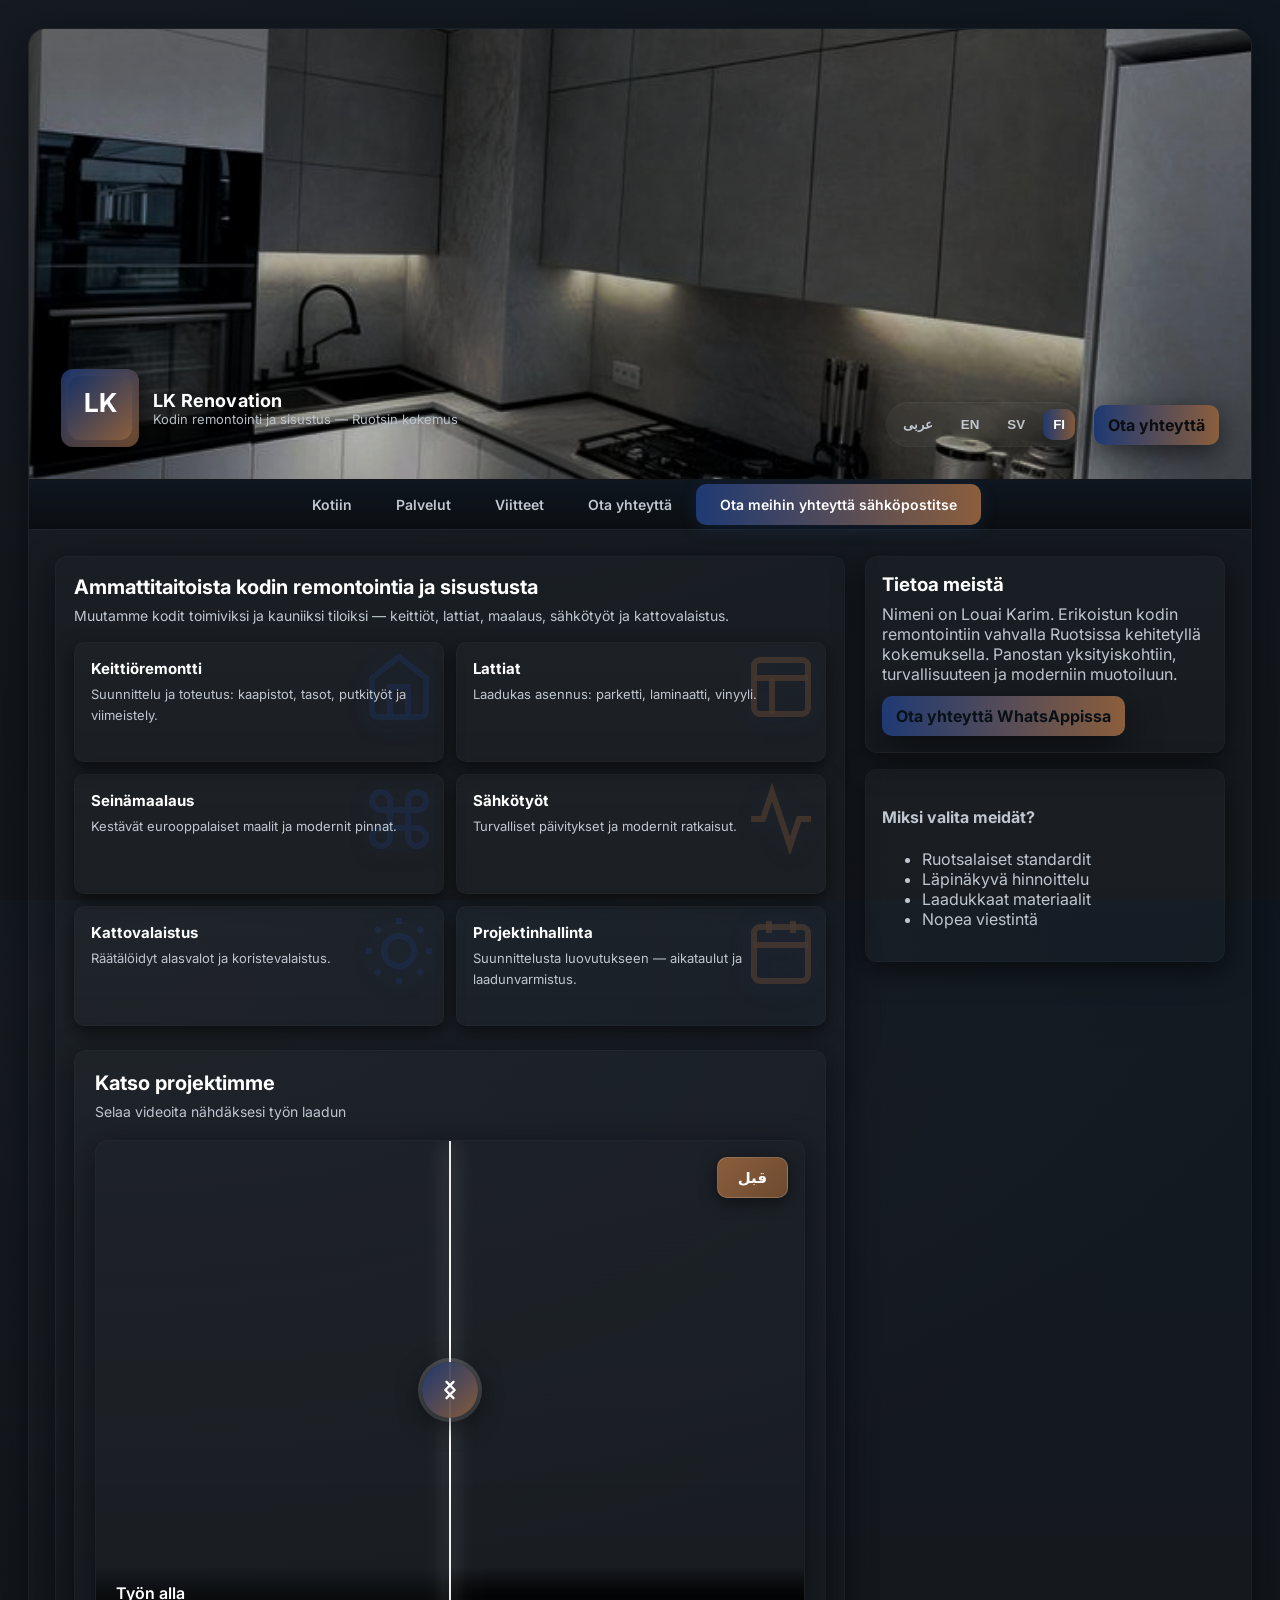
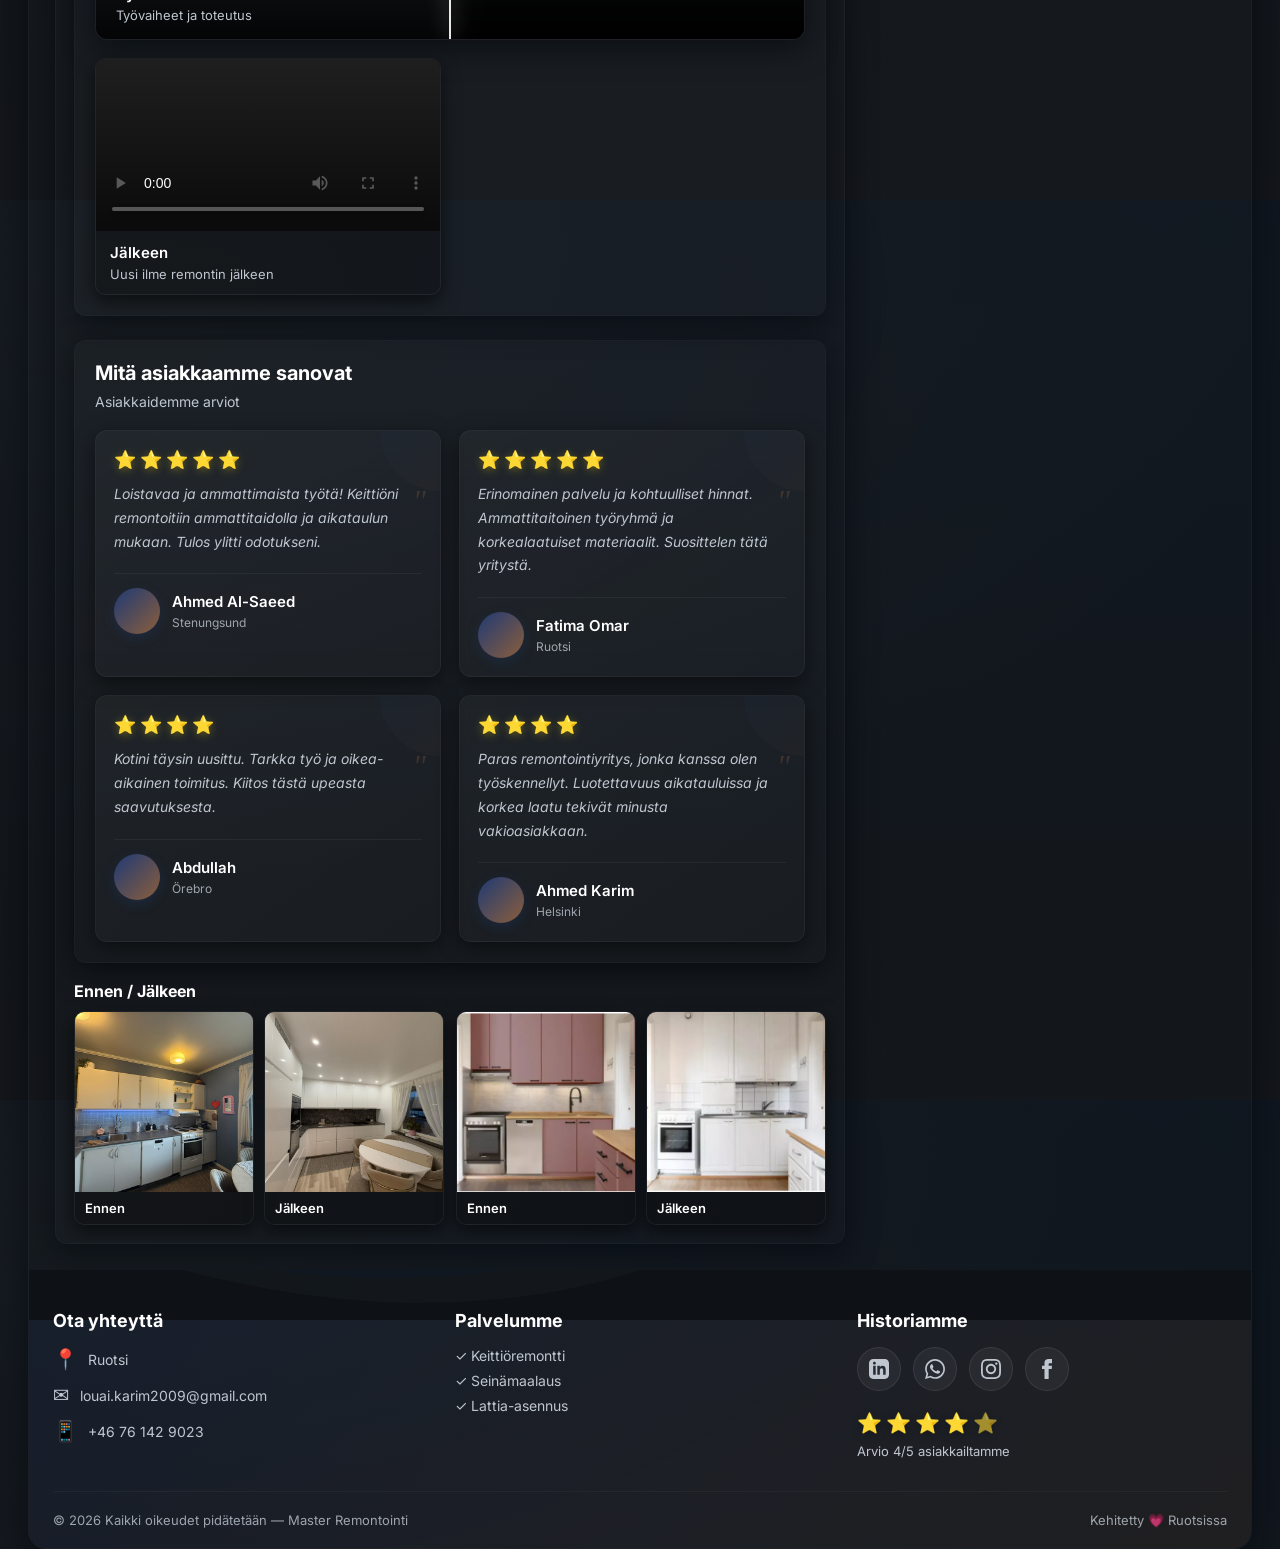
==== index.html @ eedaf8ff "t" ====
<!doctype html>
<html lang="ar">
<head>
  <meta charset="utf-8" />
  <meta name="viewport" content="width=device-width, initial-scale=1, maximum-scale=5, user-scalable=yes" />
  <meta name="format-detection" content="telephone=no" />
  <title>LK Renovation</title>
  <meta name="description" content="لؤي كريم - متخصص في الترميم والتصميم الداخلي في السويد | خدمات ترميم المطابخ، الأرضيات، الدهان، الكهرباء والإضاءة | Loai Karim - Renovation Expert in Sweden">
  
  <!-- Favicon -->
  <link rel="icon" type="image/svg+xml" href="favicon.svg">
  <link rel="icon" type="image/x-icon" href="favicon.ico">
  <link rel="apple-touch-icon" href="favicon.svg">
  
  <!-- SEO Meta Tags -->
  <meta name="keywords" content="لؤي كريم, Loai Karim, ترميم, تصميم داخلي, مطابخ, السويد, renovation, interior design, sweden, LK Renovation, remonttipalvelut">
  <meta name="author" content="Loai Karim">
  <meta name="robots" content="index, follow">
  <link rel="canonical" href="https://loaikarim.netlify.app">
  
  <!-- Open Graph / Facebook -->
  <meta property="og:type" content="website">
  <meta property="og:url" content="https://loaikarim.netlify.app">
  <meta property="og:title" content="LK Renovation">
  <meta property="og:description" content="لؤي كريم - متخصص في الترميم والتصميم الداخلي في السويد | Renovation Expert in Sweden">
  <meta property="og:locale" content="ar_SA">
  <meta property="og:locale:alternate" content="en_US">
  <meta property="og:locale:alternate" content="sv_SE">
  
  <!-- Twitter -->
  <meta name="twitter:card" content="summary_large_image">
  <meta name="twitter:url" content="https://loaikarim.netlify.app">
  <meta name="twitter:title" content="Loai Karim - LK Renovation">
  <meta name="twitter:description" content="متخصص في الترميم والتصميم الداخلي في السويد">

  <!-- Modern fonts: Cairo (Arabic) + Inter (Latin) -->
  <link href="https://fonts.googleapis.com/css2?family=Cairo:wght@400;600;700&family=Inter:wght@300;500;700&display=swap" rel="stylesheet">
  
  <!-- External CSS -->
  <link rel="stylesheet" href="assets/css/styles.css">
  
  <!-- Structured Data / Schema.org -->
  <script type="application/ld+json">
  {
    "@context": "https://schema.org",
    "@type": "Person",
    "name": "Loai Karim",
    "alternateName": "لؤي كريم",
    "url": "https://loaikarim.netlify.app",
    "jobTitle": "Renovation and Interior Design Specialist",
    "description": "Professional renovation and interior design services in Sweden",
    "email": "louai.karim2009@gmail.com",
    "telephone": "+46761429023",
    "address": {
      "@type": "PostalAddress",
      "addressCountry": "SE"
    },
    "knowsLanguage": ["Arabic", "English", "Swedish"],
    "hasOccupation": {
      "@type": "Occupation",
      "name": "Renovation Specialist",
      "occupationLocation": {
        "@type": "Country",
        "name": "Sweden"
      }
    }
  }
  </script>
  <script type="application/ld+json">
  {
    "@context": "https://schema.org",
    "@type": "LocalBusiness",
    "name": "LK Renovation",
    "founder": "Loai Karim",
    "email": "louai.karim2009@gmail.com",
    "telephone": "+46761429023",
    "address": {
      "@type": "PostalAddress",
      "addressCountry": "Sweden"
    },
    "aggregateRating": {
      "@type": "AggregateRating",
      "ratingValue": "5",
      "bestRating": "5",
      "worstRating": "1",
      "ratingCount": "4"
    },
    "priceRange": "$$",
    "url": "https://loaikarim.netlify.app"
  }
  </script>
</head>
<body>
  <div class="site" id="siteRoot" dir="rtl">
    <!-- HEADER with animated background image.
         Place the file at assets/images/lataus2.jpg -->
    <header>

      <div class="header-inner" role="banner">
        <div class="brand" aria-label="LK Brand">
          <div class="logo" aria-hidden="true">
            <!-- refined SVG logo -->
            <svg width="64" height="64" viewBox="0 0 64 64" xmlns="http://www.w3.org/2000/svg" role="img" aria-hidden="true">
              <defs>
                <linearGradient id="lg" x1="0" x2="1" y1="0" y2="1">
                  <stop offset="0" stop-color="#193264"/>
                  <stop offset="1" stop-color="#8b5e3c"/>
                </linearGradient>
              </defs>
              <rect rx="12" width="64" height="64" fill="url(#lg)"/>
              <text x="50%" y="57%" text-anchor="middle" font-size="26" font-weight="700" font-family="Inter, Arial" fill="#fff">LK</text>
            </svg>
          </div>

          <div>
            <h1 id="brandTitle">LK Renovation</h1>
            <p id="brandSubtitle">ترميم وتصميم داخلي — خبرة من السويد</p>
          </div>
        </div>

        <div class="header-actions">
          <nav class="lang-switch" aria-label="language switcher">
            <button class="lang-btn" data-lang="ar" id="btn-ar">عربى</button>
            <button class="lang-btn active" data-lang="en" id="btn-en">EN</button>
            <button class="lang-btn" data-lang="sv" id="btn-sv">SV</button>
            <button class="lang-btn" data-lang="fi" id="btn-fi">FI</button>
          </nav>

          <div class="contact-quick">
            <a href="#" class="contact-link btn-primary" id="contactBtn">اتصل الآن</a>
          </div>
        </div>
      </div>
    </header>

    <!-- Navigation Bar -->
    <nav class="main-nav" role="navigation">
      <ul class="nav-menu">
        <li><a href="#" class="nav-link" id="navHome">بيتنا</a></li>
        <li class="nav-dropdown">
          <a href="#services" class="nav-link" id="navServices">
            خدمات
            <svg width="12" height="12" viewBox="0 0 24 24" fill="none" stroke="currentColor" stroke-width="2">
              <polyline points="6 9 12 15 18 9"></polyline>
            </svg>
          </a>
          <ul class="dropdown-menu">
            <li><a href="#" class="dropdown-item" id="dropService3" data-service="kitchen">تجديد المطبخ</a></li>
            <li><a href="#" class="dropdown-item" id="dropService4" data-service="painting">خدمة الطلاء</a></li>
            <li><a href="#" class="dropdown-item" id="dropService5" data-service="wallpaper">ورق الجدران</a></li>
          </ul>
        </li>
        <li><a href="#gallery" class="nav-link" id="navGallery">مراجع</a></li>
        <li><a href="#testimonials" class="nav-link" id="navTestimonials">اتصل بنا</a></li>
        <li><a href="#contact" class="nav-link btn-nav-contact" id="navContact">راسلنا عبر البريد الإلكتروني</a></li>
      </ul>
    </nav>

    <!-- MAIN -->
    <main>
      <section>
        <div class="hero" role="region" aria-label="hero">
          <h2 id="heroTitle">ترميم وتصميم داخلي احترافي</h2>
          <p id="heroText">نحوّل المنازل إلى مساحات عملية وأنيقة — المطابخ، الأرضيات، الدهان، الكهرباء والإضاءة السقفية.</p>

          <div class="services" id="servicesList">
            <!-- injected by JS -->
          </div>

          <!-- Video Showcase Section -->
          <div class="video-showcase" id="videoShowcase">
            <h3 id="videoShowcaseTitle">شاهد مشاريعنا</h3>
            <p id="videoShowcaseDesc">تصفح الفيديوهات لرؤية جودة عملنا</p>
            
            <div class="video-grid">
              <!-- Video Comparison: Before/After with Slider -->
              <div class="video-comparison-container">
                <div class="video-comparison-slider" id="videoComparisonSlider">
                  <div class="comparison-item before-item">
                    <span class="ba-badge before">قبل</span>
                    <video class="comparison-video" id="beforeVideo" muted loop>
                      <source src="assets/videos/työnalla.mp4" type="video/mp4">
                      متصفحك لا يدعم عرض الفيديو
                    </video>
                    <div class="video-caption-overlay">
                      <h4 id="video1Title">Työn alla</h4>
                      <p id="video1Desc">Työvaiheet ja toteutus</p>
                    </div>
                  </div>
                  
                  <div class="comparison-item after-item" id="afterContainer">
                    <span class="ba-badge after">بعد</span>
                    <video class="comparison-video" id="afterVideo" muted loop>
                      <source src="assets/videos/jälkeen1.mp4" type="video/mp4">
                      متصفحك لا يدعم عرض الفيديو
                    </video>
                    <div class="video-caption-overlay">
                      <h4 id="video2Title">Jälkeen</h4>
                      <p id="video2Desc">Lopputulos ja viimeistely</p>
                    </div>
                  </div>
                  
                  <div class="comparison-slider-handle" id="sliderHandle">
                    <div class="slider-line"></div>
                    <div class="slider-button">
                      <svg width="24" height="24" viewBox="0 0 24 24" fill="none" xmlns="http://www.w3.org/2000/svg">
                        <path d="M15 19l-7-7 7-7" stroke="currentColor" stroke-width="2" stroke-linecap="round" stroke-linejoin="round"/>
                        <path d="M9 19l7-7-7-7" stroke="currentColor" stroke-width="2" stroke-linecap="round" stroke-linejoin="round"/>
                      </svg>
                    </div>
                  </div>
                </div>
              </div>

              <!-- Single Video -->
              <div class="video-item">
                <video class="project-video" controls preload="metadata">
                  <source src="assets/videos/uusi.mp4" type="video/mp4">
                  متصفحك لا يدعم عرض الفيديو
                </video>
                <div class="video-caption">
                  <h4 id="video3Title">Jälkeen</h4>
                  <p id="video3Desc">Uusi ilme remontin jälkeen</p>
                </div>
              </div>
            </div>
          </div>

          <!-- Testimonials Section -->
          <div class="testimonials-section" id="testimonials">
            <h3 id="testimonialsTitle">ماذا يقول زبائننا</h3>
            <p id="testimonialsDesc">آراء عملائنا الكرام</p>
            
            <div class="testimonials-grid">
              <div class="testimonial-card">
                <div class="testimonial-stars">
                  <span>⭐</span><span>⭐</span><span>⭐</span><span>⭐</span><span>⭐</span>
                </div>
                <p class="testimonial-text" id="testimonial1Text">عمل رائع ومميّز! تم ترميم مطبخي بشكل احترافي وبَقى الوقت المحدد. النتيجة فاقت توقعاتي.</p>
                <div class="testimonial-author">
                  <div class="author-avatar"></div>
                  <div>
                    <h4 id="testimonial1Name">أحمد السعيد</h4>
                    <p id="testimonial1Location">ستيرسنّقال</p>
                  </div>
                </div>
              </div>

              <div class="testimonial-card">
                <div class="testimonial-stars">
                  <span>⭐</span><span>⭐</span><span>⭐</span><span>⭐</span><span>⭐</span>
                </div>
                <p class="testimonial-text" id="testimonial2Text">الخدمة ممتازة والأسعار معقولة. فريق عمل محترف ومواد عالية الجودة. أنصح بهذه الشركة.</p>
                <div class="testimonial-author">
                  <div class="author-avatar"></div>
                  <div>
                    <h4 id="testimonial2Name">فاطمة عمر</h4>
                    <p id="testimonial2Location">السويد</p>
                  </div>
                </div>
              </div>

              <div class="testimonial-card">
                <div class="testimonial-stars">
                  <span>⭐</span><span>⭐</span><span>⭐</span><span>⭐</span></span>
                </div>
                <p class="testimonial-text" id="testimonial3Text">تم تجديد منزلي بالكامل. العمل دقيق والتسليم في الموعد. شكراً لكم على هذا الإنجاز الرائع.</p>
                <div class="testimonial-author">
                  <div class="author-avatar"></div>
                  <div>
                    <h4 id="testimonial3Name">عبد الله</h4>
                    <p id="testimonial3Location">اورستشوند</p>
                  </div>
                </div>
              </div>

              <div class="testimonial-card">
                <div class="testimonial-stars">
                  <span>⭐</span><span>⭐</span><span>⭐</span><span>⭐</span></span>
                </div>
                <p class="testimonial-text" id="testimonial4Text">أفضل شركة تَرميم تعاملت معها. الثقة في المواعيد والجودة العالية جعلتني عميل دائم.</p>
                <div class="testimonial-author">
                  <div class="author-avatar"></div>
                  <div>
                    <h4 id="testimonial4Name">أحمد كريم</h4>
                    <p id="testimonial4Location">هلسنكي</p>
                  </div>
                </div>
              </div>
            </div>
          </div>

          <div class="gallery" id="gallery">
            <h3 class="ba-title" id="galleryTitle">Ennen / Jälkeen</h3>
            <div class="ba-grid">
              <div class="ba-pair">
                <figure class="ba-item">
                  <img src="assets/images/projects/ennen1.jpeg" alt="Before 1" loading="lazy">
                  <figcaption class="figcaption-before">Ennen</figcaption>
                </figure>
                <figure class="ba-item">
                  <img src="assets/images/projects/jälkeen1.png" alt="After 1" loading="lazy">
                  <figcaption class="figcaption-after">Jälkeen</figcaption>
                </figure>
              </div>
              <div class="ba-pair">
                <figure class="ba-item">
                  <img src="assets/images/projects/ennen2.png" alt="Before 2" loading="lazy">
                  <figcaption class="figcaption-before">Ennen</figcaption>
                </figure>
                <figure class="ba-item">
                  <img src="assets/images/projects/jälkeen2.png" alt="After 2" loading="lazy">
                  <figcaption class="figcaption-after">Jälkeen</figcaption>
                </figure>
              </div>
            </div>
          </div>
        </div>
      </section>

      <aside>
        <div class="card">
          <h3 id="aboutTitle">عن LK Renovation</h3>
          <p id="aboutText">اسمي [اسمك]. أختص بترميم وتجديد المنازل مع خبرة طويلة طورتها في السويد — أركز على التفاصيل والجودة.</p>
          <div style="height:12px"></div>
          <a href="#" class="btn-primary" id="contactBtnSidebar">تواصل عبر واتساب</a>
        </div>

        <div class="card">
          <h4 id="whyTitle">لماذا تختارنا؟</h4>
          <ul id="whyList" style="margin-top:8px; color:var(--muted);"></ul>
        </div>
      </aside>
    </main>

    <footer>
      <div class="footer-content">
        <div class="footer-section">
          <h3 id="footerContactTitle">تواصل معنا</h3>
          <div class="footer-contact-item">
            <span>📍</span>
            <p id="footerLocation">السويد</p>
          </div>
          <div class="footer-contact-item">
            <span>✉️</span>
            <p id="footerEmail">louai.karim2009@gmail.com</p>
          </div>
          <div class="footer-contact-item">
            <span>📱</span>
            <p id="footerPhone">023 429 761 46+</p>
          </div>
        </div>

        <div class="footer-section">
          <h3 id="footerServicesTitle">خدماتنا</h3>
          <ul id="footerServicesList">
            <li>✓ ترميم المطابخ</li>
            <li>✓ دهان الجدران</li>
            <li>✓ تركيب الأرضيات</li>
          </ul>
        </div>

        <div class="footer-section">
          <h3 id="footerAboutTitle">تاريخنا</h3>
          <div class="footer-social">
            <a href="#" class="social-icon" aria-label="LinkedIn" title="LinkedIn">
              <svg width="20" height="20" fill="currentColor" viewBox="0 0 24 24"><path d="M19 0h-14c-2.761 0-5 2.239-5 5v14c0 2.761 2.239 5 5 5h14c2.762 0 5-2.239 5-5v-14c0-2.761-2.238-5-5-5zm-11 19h-3v-11h3v11zm-1.5-12.268c-.966 0-1.75-.79-1.75-1.764s.784-1.764 1.75-1.764 1.75.79 1.75 1.764-.783 1.764-1.75 1.764zm13.5 12.268h-3v-5.604c0-3.368-4-3.113-4 0v5.604h-3v-11h3v1.765c1.396-2.586 7-2.777 7 2.476v6.759z"/></svg>
            </a>
            <a href="https://wa.me/46761429023" class="social-icon" aria-label="WhatsApp" title="WhatsApp">
              <svg width="20" height="20" fill="currentColor" viewBox="0 0 24 24"><path d="M.057 24l1.687-6.163c-1.041-1.804-1.588-3.849-1.587-5.946.003-6.556 5.338-11.891 11.893-11.891 3.181.001 6.167 1.24 8.413 3.488 2.245 2.248 3.481 5.236 3.48 8.414-.003 6.557-5.338 11.892-11.893 11.892-1.99-.001-3.951-.5-5.688-1.448l-6.305 1.654zm6.597-3.807c1.676.995 3.276 1.591 5.392 1.592 5.448 0 9.886-4.434 9.889-9.885.002-5.462-4.415-9.89-9.881-9.892-5.452 0-9.887 4.434-9.889 9.884-.001 2.225.651 3.891 1.746 5.634l-.999 3.648 3.742-.981zm11.387-5.464c-.074-.124-.272-.198-.57-.347-.297-.149-1.758-.868-2.031-.967-.272-.099-.47-.149-.669.149-.198.297-.768.967-.941 1.165-.173.198-.347.223-.644.074-.297-.149-1.255-.462-2.39-1.475-.883-.788-1.48-1.761-1.653-2.059-.173-.297-.018-.458.13-.606.134-.133.297-.347.446-.521.151-.172.2-.296.3-.495.099-.198.05-.372-.025-.521-.075-.148-.669-1.611-.916-2.206-.242-.579-.487-.501-.669-.51l-.57-.01c-.198 0-.52.074-.792.372s-1.04 1.016-1.04 2.479 1.065 2.876 1.213 3.074c.149.198 2.095 3.2 5.076 4.487.709.306 1.263.489 1.694.626.712.226 1.36.194 1.872.118.571-.085 1.758-.719 2.006-1.413.248-.695.248-1.29.173-1.414z"/></svg>
            </a>
            <a href="https://www.instagram.com/lkrenovering?igsh=MTJzdWpjbm10dWI2cw%3D%3D&utm_source=qr" class="social-icon" aria-label="Instagram" title="Instagram" target="_blank" rel="noopener noreferrer">
              <svg width="20" height="20" fill="currentColor" viewBox="0 0 24 24"><path d="M12 2.163c3.204 0 3.584.012 4.85.07 3.252.148 4.771 1.691 4.919 4.919.058 1.265.069 1.645.069 4.849 0 3.205-.012 3.584-.069 4.849-.149 3.225-1.664 4.771-4.919 4.919-1.266.058-1.644.07-4.85.07-3.204 0-3.584-.012-4.849-.07-3.26-.149-4.771-1.699-4.919-4.92-.058-1.265-.07-1.644-.07-4.849 0-3.204.013-3.583.07-4.849.149-3.227 1.664-4.771 4.919-4.919 1.266-.057 1.645-.069 4.849-.069zm0-2.163c-3.259 0-3.667.014-4.947.072-4.358.2-6.78 2.618-6.98 6.98-.059 1.281-.073 1.689-.073 4.948 0 3.259.014 3.668.072 4.948.2 4.358 2.618 6.78 6.98 6.98 1.281.058 1.689.072 4.948.072 3.259 0 3.668-.014 4.948-.072 4.354-.2 6.782-2.618 6.979-6.98.059-1.28.073-1.689.073-4.948 0-3.259-.014-3.667-.072-4.947-.196-4.354-2.617-6.78-6.979-6.98-1.281-.059-1.69-.073-4.949-.073zm0 5.838c-3.403 0-6.162 2.759-6.162 6.162s2.759 6.163 6.162 6.163 6.162-2.759 6.162-6.163c0-3.403-2.759-6.162-6.162-6.162zm0 10.162c-2.209 0-4-1.79-4-4 0-2.209 1.791-4 4-4s4 1.791 4 4c0 2.21-1.791 4-4 4zm6.406-11.845c-.796 0-1.441.645-1.441 1.44s.645 1.44 1.441 1.44c.795 0 1.439-.645 1.439-1.44s-.644-1.44-1.439-1.44z"/></svg>
            </a>
            <a href="#" class="social-icon" aria-label="Facebook" title="Facebook">
              <svg width="20" height="20" fill="currentColor" viewBox="0 0 24 24"><path d="M9 8h-3v4h3v12h5v-12h3.642l.358-4h-4v-1.667c0-.955.192-1.333 1.115-1.333h2.885v-5h-3.808c-3.596 0-5.192 1.583-5.192 4.615v3.385z"/></svg>
            </a>
          </div>
          
          <div class="footer-rating">
            <div class="stars">
              <span class="star">⭐</span>
              <span class="star">⭐</span>
              <span class="star">⭐</span>
              <span class="star">⭐</span>
              <span class="star half">⭐</span>
            </div>
            <p id="footerRating">تقييم 4/5 من عملائنا</p>
          </div>
        </div>
      </div>

      <div class="footer-bottom">
        <p id="footerCopyright">© <span id="year"></span> حقوق محفوظة </p>
        <p id="footerDeveloped">تم التطوير 💗 في السويد</p>
      </div>
    </footer>
  </div>

  <!-- Service Detail Modal -->
  <div class="service-modal" id="serviceModal">
    <div class="modal-overlay" id="modalOverlay"></div>
    <div class="modal-content">
      <button class="modal-close" id="modalClose">
        <svg width="24" height="24" viewBox="0 0 24 24" fill="none" stroke="currentColor" stroke-width="2">
          <line x1="18" y1="6" x2="6" y2="18"></line>
          <line x1="6" y1="6" x2="18" y2="18"></line>
        </svg>
      </button>
      
      <div class="modal-body">
        <div class="modal-image">
          <img id="modalServiceImage" src="" alt="Service Image">
        </div>
        <div class="modal-text">
          <h2 id="modalServiceTitle">تجديد المطبخ</h2>
          <div class="modal-separator"></div>
          <p id="modalServiceDescription">
            لتجديد مطبخك بنجاح في أوسترسوند، من الضروري الاستعانة بخبراء متخصصين في هذا المجال...
          </p>
          <div class="modal-features" id="modalServiceFeatures">
            <!-- Features will be injected by JS -->
          </div>
          <button class="btn-modal-contact" id="modalContactBtn">اتصل بنا الآن</button>
        </div>
      </div>
    </div>
  </div>

  <!-- External JavaScript -->
  <script src="assets/js/main.js"></script>
  <script src="assets/js/video-controller.js"></script>
  <script src="assets/js/comparison-slider.js"></script>
</body>
</html>
---- assets/css/styles.css ----
/* ==========================
   Palette (dark-muted + warm)
   ========================== */
:root{
  --bg-0: #0b0d10;        /* near black */
  --bg-1: #0f1720;        /* deep navy */
  --bg-2: #14171b;        /* charcoal */
  --muted: #bfc6cf;       /* light grey text */
  --accent-navy: #1f3a74; /* deep blue accent */
  --accent-warm: #8b5e3c; /* warm woody */
  --glass: rgba(255,255,255,0.04);
  --card: rgba(255,255,255,0.03);
  --radius: 14px;
  --container-max:1200px;
  --transition: 260ms ease;
}

/* Reset + base */
*{box-sizing:border-box}
html,body{height:100%}
body{
  margin:0;
  font-family:Inter, system-ui, -apple-system, "Segoe UI", Roboto, Arial;
  background: radial-gradient(1200px 600px at 10% 10%, rgba(139,94,60,0.06), transparent),
              linear-gradient(180deg,var(--bg-1), var(--bg-2));
  color:var(--muted);
  -webkit-font-smoothing:antialiased;
  -moz-osx-font-smoothing:grayscale;
  padding:28px;
  display:flex;
  justify-content:center;
  align-items:flex-start;
}

/* Mobile adjustments for body padding */
@media (max-width: 768px) {
  body {
    padding: 8px;
  }
}

@media (max-width: 480px) {
  body {
    padding: 4px;
  }
}

/* wrapper */
.site{
  width:100%;
  max-width:var(--container-max);
  border-radius:18px;
  overflow:hidden;
  background: linear-gradient(180deg, rgba(255,255,255,0.02), rgba(0,0,0,0.02));
  box-shadow: 0 10px 40px rgba(2,6,12,0.6);
  border: 1px solid rgba(255,255,255,0.03);
  margin: 0 auto;
}

/* Prevent horizontal scroll */
.site, header, main, footer, .hero, .card {
  max-width: 100%;
  overflow-x: hidden;
}

img, video {
  max-width: 100%;
  height: auto;
}

/* Header with video background */
header{
  position:relative;
  height:450px;
  overflow:hidden;
  display:flex;
  align-items:flex-end;
  padding:32px;
}
/* video background (cover) */
header video.bg{
  display:none; /* replaced by animated image background */
}

/* Animated background image layer */
header::after{
  content:"";
  position:absolute;
  inset:0;
  z-index:0;
  background-image:url('../images/projects/lataus2.jpg');
  background-size:cover;
  background-position:center;
  filter:saturate(0.98) contrast(1.02) brightness(0.78);
  transform:scale(1.06);
  animation: headerPanZoom 22s ease-in-out infinite alternate;
}

@keyframes headerPanZoom{
  0%{ transform: scale(1.06) translateY(0); background-position: 50% 50% }
  50%{ transform: scale(1.1) translateY(-6px); background-position: 48% 46% }
  100%{ transform: scale(1.13) translateY(-10px); background-position: 52% 54% }
}

/* animated subtle overlay (wave) */
header::before{
  content:"";
  position:absolute;
  inset:0;
  background:
    radial-gradient(800px 300px at 15% 25%, rgba(31,58,116,0.12), transparent),
    linear-gradient(180deg, rgba(0,0,0,0.18), rgba(0,0,0,0.45));
  pointer-events:none;
  mix-blend-mode:overlay;
  z-index:1;
  animation: slowShift 18s ease-in-out infinite;
}
@keyframes slowShift{
  0%{ transform:translateY(0) scale(1) }
  50%{ transform:translateY(-6px) scale(1.02) }
  100%{ transform:translateY(0) scale(1) }
}

/* header content */
.header-inner{
  position:relative;
  z-index:2;
  width:100%;
  max-width: 100%;
  display:flex;
  justify-content:space-between;
  gap:18px;
  align-items:end;
  flex-wrap: wrap;
}

.brand{
  display:flex;
  gap:14px;
  align-items:center;
  color:var(--muted);
  flex: 1 1 auto;
  min-width: 0;
}

.brand h1, .brand p {
  word-break: break-word;
  overflow-wrap: break-word;
}

/* updated LK logo: modern, outlined + warm accent */
.logo{
  width:78px;
  height:78px;
  border-radius:12px;
  background: linear-gradient(135deg, rgba(31,58,116,0.95), rgba(139,94,60,0.9));
  display:grid;
  place-items:center;
  box-shadow: 0 6px 22px rgba(0,0,0,0.6), inset 0 -6px 18px rgba(0,0,0,0.2);
  color:white;
  flex:0 0 78px;
}
.logo svg text{ font-family: 'Inter', sans-serif; font-weight:700; fill: white; }

.brand h1{ margin:0; font-size:18px; color:#fff; letter-spacing:0.2px; font-weight:700 }
.brand p{ margin:0; color:var(--muted); font-size:13px; opacity:0.95 }

/* header CTA / lang */
.header-actions{
  display:flex;
  gap:12px;
  align-items:center;
  flex-wrap: wrap;
  flex: 0 1 auto;
}
.lang-switch{
  display:flex;
  gap:8px;
  background:var(--glass);
  padding:6px;
  border-radius:999px;
  border:1px solid rgba(255,255,255,0.03);
  flex-wrap: nowrap;
}
.lang-btn{
  border:0;
  background:transparent;
  color:var(--muted);
  padding:8px 10px;
  border-radius:10px;
  cursor:pointer;
  font-weight:600;
  transition:var(--transition);
  backdrop-filter: blur(6px);
  white-space: nowrap;
  flex-shrink: 0;
}
.lang-btn.active{
  background: linear-gradient(90deg, rgba(31,58,116,0.95), rgba(139,94,60,0.9));
  color:white;
  box-shadow: 0 8px 28px rgba(15,20,30,0.6);
}
.contact-quick{
  display:flex;
  gap:10px;
  align-items:center;
  flex: 1 1 auto;
}
.contact-quick a{
  display:inline-block;
  padding:10px 14px;
  border-radius:10px;
  text-decoration:none;
  font-weight:700;
  color:var(--bg-0);
  background: linear-gradient(90deg, var(--accent-navy), var(--accent-warm));
  box-shadow: 0 8px 28px rgba(0,0,0,0.6);
  white-space: nowrap;
  text-align: center;
  width: 100%;
}

/* main layout */
main{
  padding:26px;
  display:grid;
  grid-template-columns: 1fr 360px;
  gap:20px;
}

/* Navigation Bar */
.main-nav {
  background: linear-gradient(180deg, rgba(15,23,32,0.98), rgba(11,13,16,0.95));
  border-bottom: 1px solid rgba(255,255,255,0.06);
  border-top: 1px solid rgba(255,255,255,0.03);
  padding: 0 26px;
  position: sticky;
  top: 0;
  z-index: 100;
  backdrop-filter: blur(10px);
}

.nav-menu {
  list-style: none;
  margin: 0;
  padding: 0;
  display: flex;
  justify-content: center;
  align-items: center;
  gap: 4px;
  max-width: var(--container-max);
  margin: 0 auto;
}

.nav-menu li {
  margin: 0;
}

.nav-link {
  display: block;
  padding: 16px 20px;
  color: var(--muted);
  text-decoration: none;
  font-size: 14px;
  font-weight: 600;
  transition: all 0.3s ease;
  border-radius: 8px;
  position: relative;
}

.nav-link:hover {
  color: #fff;
  background: rgba(255,255,255,0.05);
}

.nav-link::after {
  content: '';
  position: absolute;
  bottom: 8px;
  left: 20px;
  right: 20px;
  height: 2px;
  background: linear-gradient(90deg, var(--accent-navy), var(--accent-warm));
  transform: scaleX(0);
  transition: transform 0.3s ease;
}

.nav-link:hover::after {
  transform: scaleX(1);
}

.btn-nav-contact {
  background: linear-gradient(90deg, var(--accent-navy), var(--accent-warm));
  color: #fff;
  padding: 12px 24px;
  border-radius: 10px;
  margin-right: 8px;
  box-shadow: 0 4px 16px rgba(31,58,116,0.3);
}

.btn-nav-contact:hover {
  transform: translateY(-2px);
  box-shadow: 0 6px 20px rgba(31,58,116,0.5);
}

.btn-nav-contact::after {
  display: none;
}

/* Dropdown Menu */
.nav-dropdown {
  position: relative;
}

.nav-dropdown .nav-link {
  display: flex;
  align-items: center;
  gap: 6px;
}

.nav-dropdown .nav-link svg {
  transition: transform 0.3s ease;
}

.nav-dropdown:hover .nav-link svg {
  transform: rotate(180deg);
}

.dropdown-menu {
  position: absolute;
  top: 100%;
  right: 0;
  background: linear-gradient(180deg, rgba(15,23,32,0.98), rgba(11,13,16,0.98));
  border: 1px solid rgba(255,255,255,0.1);
  border-radius: 12px;
  box-shadow: 0 8px 32px rgba(0,0,0,0.6);
  backdrop-filter: blur(20px);
  min-width: 220px;
  padding: 8px;
  margin: 0;
  list-style: none;
  opacity: 0;
  visibility: hidden;
  transform: translateY(-10px);
  transition: all 0.3s ease;
  z-index: 1000;
}

.nav-dropdown:hover .dropdown-menu {
  opacity: 1;
  visibility: visible;
  transform: translateY(0);
}

.dropdown-item {
  display: block;
  padding: 12px 16px;
  color: var(--muted);
  text-decoration: none;
  font-size: 14px;
  font-weight: 500;
  border-radius: 8px;
  transition: all 0.2s ease;
  white-space: nowrap;
}

.dropdown-item:hover {
  background: rgba(255,255,255,0.08);
  color: #fff;
  transform: translateX(-4px);
  padding-right: 20px;
}

.dropdown-item::before {
  content: '◆';
  margin-left: 8px;
  font-size: 10px;
  opacity: 0;
  transition: opacity 0.2s ease;
}

.dropdown-item:hover::before {
  opacity: 1;
}

/* RTL Support for Dropdown */
[dir="rtl"] .dropdown-menu {
  right: auto;
  left: 0;
}

[dir="rtl"] .dropdown-item:hover {
  transform: translateX(4px);
  padding-left: 20px;
  padding-right: 16px;
}

[dir="rtl"] .dropdown-item::before {
  margin-left: 0;
  margin-right: 8px;
}

/* Responsive Navigation */
@media (max-width: 1000px) {
  .main-nav {
    padding: 0 12px;
  }
  
  .nav-menu {
    flex-wrap: wrap;
    gap: 6px;
    justify-content: center;
  }
  
  .nav-menu li {
    flex: 1 1 auto;
  }
  
  .nav-link {
    padding: 10px 14px;
    font-size: 12px;
    white-space: nowrap;
  }
  
  .btn-nav-contact {
    padding: 10px 16px;
    font-size: 12px;
  }
}

@media (max-width: 768px) {
  .main-nav {
    padding: 8px;
    position: relative;
  }
  
  .nav-menu {
    display: grid;
    grid-template-columns: repeat(2, 1fr);
    gap: 8px;
    padding: 0;
    max-width: 100%;
  }
  
  .nav-menu li {
    width: 100%;
  }
  
  .nav-link {
    padding: 12px 10px;
    font-size: 12px;
    white-space: normal;
    text-align: center;
    display: block;
    width: 100%;
  }
  
  .btn-nav-contact {
    grid-column: 1 / -1;
    width: 100%;
    text-align: center;
  }
  
  .nav-link svg {
    display: inline-block;
    vertical-align: middle;
  }
  
  .dropdown-menu {
    position: relative;
    width: 100%;
    margin-top: 4px;
  }
}

@media (max-width:1000px){
  header{height:350px}
  main{grid-template-columns:1fr; padding:18px}
}

/* hero card / left */
.hero{
  background: linear-gradient(180deg, rgba(255,255,255,0.015), rgba(255,255,255,0.01));
  border-radius:12px;
  padding:18px;
  box-shadow: 0 8px 30px rgba(2,6,12,0.6);
  border:1px solid rgba(255,255,255,0.02);
}
.hero h2{ margin:0 0 8px 0; color:#fff; font-size:20px; font-weight:700 }
.hero p{ margin:0; color:var(--muted); font-size:14px }

.services{
  margin-top:18px;
  display:grid;
  grid-template-columns:repeat(2,1fr);
  gap:12px;
}
.service-card{
  background: linear-gradient(180deg, rgba(255,255,255,0.02), rgba(255,255,255,0.01));
  padding:16px;
  border-radius:10px;
  border:1px solid rgba(255,255,255,0.02);
  box-shadow: 0 6px 18px rgba(0,0,0,0.6);
  position: relative;
  overflow: hidden;
  transition: all 0.3s ease;
  min-height: 120px;
}

.service-card:hover {
  transform: translateY(-4px);
  box-shadow: 0 12px 28px rgba(31,58,116,0.5);
  border-color: rgba(139,94,60,0.3);
}

.service-card-content {
  position: relative;
  z-index: 2;
}

.service-card h4{ 
  margin:0 0 6px 0; 
  color:#fff; 
  font-size:15px;
  display: flex;
  align-items: center;
  gap: 10px;
}

.service-card p{ 
  margin:0; 
  color:var(--muted); 
  font-size:13px;
  padding-left: 0;
  line-height: 1.6;
}

.service-icon {
  width: 72px;
  height: 72px;
  position: absolute;
  top: 8px;
  right: 8px;
  opacity: 0.4;
  pointer-events: none;
  animation: floatIcon 6s ease-in-out infinite;
}

.service-icon svg {
  width: 100%;
  height: 100%;
  filter: drop-shadow(0 4px 12px rgba(31,58,116,0.6));
}

.service-card:hover .service-icon {
  opacity: 0.6;
  animation: floatIconHover 2s ease-in-out infinite;
}

@keyframes floatIcon {
  0%, 100% { 
    transform: translate(0, 0) rotate(0deg) scale(1);
  }
  25% { 
    transform: translate(-5px, -8px) rotate(-5deg) scale(1.05);
  }
  50% { 
    transform: translate(-8px, -5px) rotate(5deg) scale(1.08);
  }
  75% { 
    transform: translate(-3px, -10px) rotate(-3deg) scale(1.03);
  }
}

@keyframes floatIconHover {
  0%, 100% { 
    transform: translate(0, 0) rotate(0deg) scale(1.1);
  }
  50% { 
    transform: translate(-10px, -10px) rotate(10deg) scale(1.2);
  }
}

.service-card-emoji {
  display: inline-flex;
  font-size: 18px;
  animation: bounce 2s ease-in-out infinite;
}

@keyframes bounce {
  0%, 100% { transform: translateY(0) scale(1); }
  50% { transform: translateY(-4px) scale(1.1); }
}

/* gallery with subtle sheen */
.gallery{ margin-top:18px; }
@media (max-width:640px){ .services{grid-template-columns:1fr} }

/* Before/After grid */
.ba-title{ margin:6px 0 10px 0; color:#fff; font-size:16px; font-weight:700 }
.ba-grid{ display:grid; grid-template-columns:repeat(2,1fr); gap:12px }
@media (max-width:800px){ .ba-grid{ grid-template-columns:1fr; } }
.ba-pair{ display:grid; grid-template-columns:1fr 1fr; gap:10px }
@media (max-width:540px){ .ba-pair{ grid-template-columns:1fr; } }
.ba-item{ margin:0; background:linear-gradient(180deg, rgba(255,255,255,0.02), rgba(255,255,255,0.01)); border:1px solid rgba(255,255,255,0.02); border-radius:10px; overflow:hidden; box-shadow: 0 6px 18px rgba(0,0,0,0.6) }
.ba-item img{ 
  display:block; 
  width:100%; 
  height:auto; 
  object-fit:cover; 
  background:#000;
  max-width: 100%;
  min-height: 180px;
  aspect-ratio: 4/3;
}
.ba-item figcaption{ padding:8px 10px; background:rgba(0,0,0,0.35); color:#fff; font-weight:600; font-size:13px; word-break: break-word; }

/* sidebar cards */
aside .card{
  background: linear-gradient(180deg, rgba(255,255,255,0.02), rgba(255,255,255,0.01));
  padding:16px; border-radius:12px; border:1px solid rgba(255,255,255,0.02); box-shadow: 0 8px 30px rgba(0,0,0,0.6);
  margin-bottom:16px;
}
.card h3{ margin:0 0 8px 0; color:#fff }
.card p{ margin:0; color:var(--muted) }

.btn-primary{
  display:inline-block; padding:10px 14px; border-radius:10px; background: linear-gradient(90deg, var(--accent-navy), var(--accent-warm)); color: #081018; font-weight:700; text-decoration:none;
  box-shadow: 0 10px 34px rgba(0,0,0,0.6);
}

/* Footer */
footer {
  padding: 40px 24px 20px 24px;
  position: relative;
  overflow: hidden;
  color: var(--muted);
}

/* Animated Wavy Background */
footer::before {
  content: '';
  position: absolute;
  inset: 0;
  z-index: 0;
  background: 
    linear-gradient(135deg, 
      rgba(31, 58, 116, 0.15) 0%,
      rgba(139, 94, 60, 0.12) 25%,
      rgba(31, 58, 116, 0.18) 50%,
      rgba(139, 94, 60, 0.15) 75%,
      rgba(31, 58, 116, 0.12) 100%
    );
  background-size: 400% 400%;
  animation: gradientShift 15s ease-in-out infinite;
}

/* SVG Wave Pattern Overlay */
footer::after {
  content: '';
  position: absolute;
  top: -100px;
  left: 0;
  right: 0;
  height: 150px;
  z-index: 1;
  background-image: url("data:image/svg+xml,%3Csvg xmlns='http://www.w3.org/2000/svg' viewBox='0 0 1200 120' preserveAspectRatio='none'%3E%3Cpath d='M0,0 C150,80 350,80 600,40 C850,0 1050,0 1200,40 L1200,120 L0,120 Z' fill='%230f1720' opacity='0.9'/%3E%3Cpath d='M0,20 C200,100 400,100 600,60 C800,20 1000,20 1200,60 L1200,120 L0,120 Z' fill='%2314171b' opacity='0.7'/%3E%3Cpath d='M0,40 C250,120 450,120 600,80 C750,40 950,40 1200,80 L1200,120 L0,120 Z' fill='%230b0d10' opacity='0.5'/%3E%3C/svg%3E");
  background-size: 100% 100%;
  animation: waveMove 20s linear infinite;
}

@keyframes gradientShift {
  0% {
    background-position: 0% 50%;
  }
  25% {
    background-position: 50% 75%;
  }
  50% {
    background-position: 100% 50%;
  }
  75% {
    background-position: 50% 25%;
  }
  100% {
    background-position: 0% 50%;
  }
}

@keyframes waveMove {
  0% {
    transform: translateX(0) translateZ(0);
  }
  100% {
    transform: translateX(-50%) translateZ(0);
  }
}

.footer-content {
  position: relative;
  z-index: 2;
  display: grid;
  grid-template-columns: repeat(3, 1fr);
  gap: 32px;
  margin-bottom: 32px;
  max-width: var(--container-max);
  margin-left: auto;
  margin-right: auto;
}

.footer-section h3 {
  color: #fff;
  font-size: 18px;
  font-weight: 700;
  margin: 0 0 16px 0;
}

.footer-contact-item {
  display: flex;
  align-items: center;
  gap: 10px;
  margin-bottom: 12px;
}

.footer-contact-item span {
  font-size: 20px;
}

.footer-contact-item p {
  margin: 0;
  color: var(--muted);
  font-size: 14px;
}

.footer-section ul {
  list-style: none;
  padding: 0;
  margin: 0;
}

.footer-section ul li {
  color: var(--muted);
  font-size: 14px;
  margin-bottom: 8px;
  padding: 0;
}

.footer-social {
  display: flex;
  gap: 12px;
  margin-bottom: 20px;
}

.social-icon {
  width: 44px;
  height: 44px;
  border-radius: 50%;
  background: rgba(255,255,255,0.05);
  display: flex;
  align-items: center;
  justify-content: center;
  color: var(--muted);
  transition: all 0.3s ease;
  border: 1px solid rgba(255,255,255,0.08);
  text-decoration: none;
}

.social-icon:hover {
  background: linear-gradient(135deg, var(--accent-navy), var(--accent-warm));
  color: #fff;
  transform: translateY(-3px);
  box-shadow: 0 6px 20px rgba(31,58,116,0.4);
}

.footer-rating {
  margin-top: 16px;
}

.stars {
  display: flex;
  gap: 4px;
  margin-bottom: 8px;
}

.star {
  font-size: 20px;
  filter: drop-shadow(0 2px 4px rgba(0,0,0,0.3));
}

.star.half {
  opacity: 0.6;
}

.footer-rating p {
  margin: 0;
  color: var(--muted);
  font-size: 13px;
  font-weight: 400;
}

.footer-bottom {
  position: relative;
  z-index: 2;
  border-top: 1px solid rgba(255,255,255,0.04);
  padding-top: 20px;
  display: flex;
  justify-content: space-between;
  align-items: center;
  max-width: var(--container-max);
  margin: 0 auto;
  font-size: 13px;
}

.footer-bottom p {
  margin: 0;
  color: var(--muted);
  opacity: 0.8;
}

/* Responsive Footer */
@media (max-width: 768px) {
  .footer-content {
    grid-template-columns: 1fr;
    gap: 28px;
  }
  
  .footer-bottom {
    flex-direction: column;
    gap: 8px;
    text-align: center;
  }
  
  footer {
    padding: 32px 18px 16px 18px;
  }
}

/* RTL helper */
:root[dir="rtl"] { direction:rtl }
:root[dir="rtl"] .brand{ flex-direction:row-reverse }
:root[dir="rtl"] .header-actions{ direction:ltr } /* keep buttons LTR layout */

/* small interactions */
.lang-btn:focus, .btn-primary:focus { outline: 3px solid rgba(139,94,60,0.14); outline-offset:3px }

/* Video Showcase Section */
.video-showcase {
  margin-top: 24px;
  background: linear-gradient(180deg, rgba(255,255,255,0.015), rgba(255,255,255,0.01));
  border-radius: 12px;
  padding: 20px;
  border: 1px solid rgba(255,255,255,0.02);
  box-shadow: 0 8px 30px rgba(2,6,12,0.6);
}

.video-showcase h3 {
  margin: 0 0 8px 0;
  color: #fff;
  font-size: 20px;
  font-weight: 700;
}

.video-showcase p {
  margin: 0 0 20px 0;
  color: var(--muted);
  font-size: 14px;
}

.video-grid {
  display: grid;
  grid-template-columns: repeat(auto-fit, minmax(280px, 1fr));
  gap: 18px;
  margin-top: 16px;
}

.video-item {
  background: linear-gradient(180deg, rgba(255,255,255,0.02), rgba(255,255,255,0.01));
  border-radius: 10px;
  overflow: hidden;
  border: 1px solid rgba(255,255,255,0.02);
  box-shadow: 0 6px 18px rgba(0,0,0,0.6);
  transition: transform 0.3s ease, box-shadow 0.3s ease;
}

.video-item:hover {
  transform: translateY(-4px);
  box-shadow: 0 12px 30px rgba(31,58,116,0.4);
  border-color: rgba(139,94,60,0.3);
}

.project-video {
  width: 100%;
  height: auto;
  display: block;
  background: #000;
  max-height: 280px;
  object-fit: cover;
}

.video-caption {
  padding: 12px 14px;
  background: rgba(0,0,0,0.3);
}

.video-caption h4 {
  margin: 0 0 4px 0;
  color: #fff;
  font-size: 15px;
  font-weight: 600;
}

.video-caption p {
  margin: 0;
  color: var(--muted);
  font-size: 13px;
}

/* Responsive video grid */
@media (max-width: 768px) {
  .video-grid {
    grid-template-columns: 1fr;
    gap: 14px;
  }
  
  .video-showcase {
    padding: 16px;
  }
  
  .project-video {
    max-height: 220px;
  }
}

/* Video controls styling */
.project-video::-webkit-media-controls-panel {
  background: linear-gradient(180deg, rgba(0,0,0,0.4), rgba(0,0,0,0.8));
}

.project-video::-webkit-media-controls-play-button,
.project-video::-webkit-media-controls-timeline {
  filter: brightness(1.2);
}

/* Video Before/After Comparison Slider */
.video-comparison-container {
  grid-column: 1 / -1;
  width: 100%;
}

.video-comparison-slider {
  position: relative;
  width: 100%;
  height: 500px;
  overflow: hidden;
  border-radius: 12px;
  box-shadow: 0 8px 30px rgba(2,6,12,0.6);
  border: 1px solid rgba(255,255,255,0.02);
  cursor: ew-resize;
  user-select: none;
}

.comparison-item {
  position: absolute;
  top: 0;
  left: 0;
  width: 100%;
  height: 100%;
  overflow: hidden;
}

.before-item {
  z-index: 1;
}

.after-item {
  z-index: 2;
  clip-path: inset(0 0 0 50%);
}

.comparison-video {
  width: 100%;
  height: 100%;
  object-fit: cover;
  display: block;
  pointer-events: none;
}

.ba-badge {
  position: absolute;
  top: 16px;
  z-index: 10;
  padding: 10px 20px;
  border-radius: 10px;
  font-weight: 700;
  font-size: 15px;
  color: white;
  box-shadow: 0 4px 16px rgba(0,0,0,0.5);
  backdrop-filter: blur(12px);
  transition: all 0.3s ease;
}

.ba-badge.before {
  right: 16px;
  background: linear-gradient(135deg, #8b5e3c, #6d4a30);
  border: 1px solid rgba(255,255,255,0.15);
}

.ba-badge.after {
  left: 16px;
  background: linear-gradient(135deg, #1f3a74, #152849);
  border: 1px solid rgba(255,255,255,0.15);
}

.video-caption-overlay {
  position: absolute;
  bottom: 0;
  left: 0;
  right: 0;
  padding: 16px 20px;
  background: linear-gradient(0deg, rgba(0,0,0,0.85) 0%, rgba(0,0,0,0.6) 60%, transparent 100%);
  color: white;
  z-index: 5;
}

.video-caption-overlay h4 {
  margin: 0 0 4px 0;
  font-size: 16px;
  font-weight: 600;
  color: #fff;
}

.video-caption-overlay p {
  margin: 0;
  font-size: 13px;
  color: var(--muted);
}

/* Slider Handle */
.comparison-slider-handle {
  position: absolute;
  top: 0;
  left: 50%;
  width: 4px;
  height: 100%;
  transform: translateX(-50%);
  z-index: 10;
  pointer-events: none;
}

.slider-line {
  position: absolute;
  top: 0;
  left: 50%;
  transform: translateX(-50%);
  width: 2px;
  height: 100%;
  background: linear-gradient(180deg, 
    rgba(255,255,255,0.9) 0%,
    rgba(255,255,255,1) 50%,
    rgba(255,255,255,0.9) 100%
  );
  box-shadow: 0 0 20px rgba(255,255,255,0.6), 0 0 40px rgba(255,255,255,0.3);
}

.slider-button {
  position: absolute;
  top: 50%;
  left: 50%;
  transform: translate(-50%, -50%);
  width: 56px;
  height: 56px;
  background: linear-gradient(135deg, rgba(31,58,116,0.95), rgba(139,94,60,0.95));
  border-radius: 50%;
  display: flex;
  align-items: center;
  justify-content: center;
  color: white;
  box-shadow: 0 6px 24px rgba(0,0,0,0.6), 0 0 0 4px rgba(255,255,255,0.2);
  pointer-events: auto;
  cursor: ew-resize;
  transition: all 0.3s ease;
}

.slider-button:hover {
  transform: translate(-50%, -50%) scale(1.1);
  box-shadow: 0 8px 32px rgba(31,58,116,0.7), 0 0 0 6px rgba(255,255,255,0.3);
}

.slider-button svg {
  width: 28px;
  height: 28px;
}

/* Responsive video comparison */
@media (max-width: 768px) {
  .video-comparison-slider {
    height: 400px;
  }
  
  .slider-button {
    width: 48px;
    height: 48px;
  }
  
  .slider-button svg {
    width: 24px;
    height: 24px;
  }
  
  .ba-badge {
    padding: 8px 16px;
    font-size: 13px;
  }
}

@media (max-width: 540px) {
  .video-comparison-slider {
    height: 320px;
  }
  
  .video-caption-overlay {
    padding: 12px 16px;
  }
  
  .video-caption-overlay h4 {
    font-size: 14px;
  }
  
  .video-caption-overlay p {
    font-size: 12px;
  }
}

/* Testimonials Section */
.testimonials-section {
  margin-top: 24px;
  background: linear-gradient(180deg, rgba(255,255,255,0.015), rgba(255,255,255,0.01));
  border-radius: 12px;
  padding: 20px;
  border: 1px solid rgba(255,255,255,0.02);
  box-shadow: 0 8px 30px rgba(2,6,12,0.6);
}

.testimonials-section h3 {
  margin: 0 0 8px 0;
  color: #fff;
  font-size: 20px;
  font-weight: 700;
}

.testimonials-section p {
  margin: 0 0 20px 0;
  color: var(--muted);
  font-size: 14px;
}

.testimonials-grid {
  display: grid;
  grid-template-columns: repeat(auto-fit, minmax(280px, 1fr));
  gap: 18px;
  margin-top: 16px;
}

.testimonial-card {
  background: linear-gradient(145deg, rgba(255,255,255,0.03), rgba(255,255,255,0.01));
  border-radius: 12px;
  padding: 18px;
  border: 1px solid rgba(255,255,255,0.04);
  box-shadow: 0 6px 20px rgba(0,0,0,0.5);
  transition: all 0.3s ease;
  position: relative;
  overflow: hidden;
}

.testimonial-card::before {
  content: '';
  position: absolute;
  top: 0;
  right: 0;
  width: 60px;
  height: 60px;
  background: linear-gradient(135deg, rgba(31,58,116,0.15), rgba(139,94,60,0.1));
  border-radius: 0 12px 0 100%;
  opacity: 0.5;
  transition: all 0.3s ease;
}

.testimonial-card:hover {
  transform: translateY(-5px);
  box-shadow: 0 12px 35px rgba(31,58,116,0.4);
  border-color: rgba(139,94,60,0.3);
}

.testimonial-card:hover::before {
  width: 80px;
  height: 80px;
  opacity: 0.8;
}

.testimonial-stars {
  display: flex;
  gap: 4px;
  margin-bottom: 12px;
  font-size: 18px;
}

.testimonial-stars span {
  color: #ffd700;
  filter: drop-shadow(0 2px 4px rgba(255,215,0,0.3));
}

.testimonial-text {
  margin: 0 0 16px 0;
  color: var(--muted);
  font-size: 14px;
  line-height: 1.7;
  font-style: italic;
  position: relative;
  padding-right: 8px;
}

.testimonial-text::before {
  content: '"';
  position: absolute;
  right: -4px;
  top: -8px;
  font-size: 32px;
  color: rgba(139,94,60,0.3);
  font-family: Georgia, serif;
}

.testimonial-author {
  display: flex;
  align-items: center;
  gap: 12px;
  margin-top: 14px;
  padding-top: 14px;
  border-top: 1px solid rgba(255,255,255,0.05);
}

.author-avatar {
  width: 46px;
  height: 46px;
  border-radius: 50%;
  background: linear-gradient(135deg, var(--accent-navy), var(--accent-warm));
  display: flex;
  align-items: center;
  justify-content: center;
  color: #fff;
  font-weight: 700;
  font-size: 18px;
  flex-shrink: 0;
  box-shadow: 0 4px 12px rgba(31,58,116,0.3);
}

.testimonial-author h4 {
  margin: 0 0 4px 0;
  color: #fff;
  font-size: 15px;
  font-weight: 600;
}

.testimonial-author p {
  margin: 0;
  color: var(--muted);
  font-size: 12px;
  opacity: 0.8;
}

/* Responsive testimonials */
@media (max-width: 768px) {
  .testimonials-grid {
    grid-template-columns: 1fr;
    gap: 14px;
  }
  
  .testimonials-section {
    padding: 16px;
  }
  
  .testimonial-card {
    padding: 16px;
  }
}

@media (max-width: 580px) {
  .testimonials-grid {
    grid-template-columns: 1fr;
  }
}

/* Service Detail Modal */
.service-modal {
  position: fixed;
  top: 0;
  left: 0;
  right: 0;
  bottom: 0;
  z-index: 9999;
  display: none;
  align-items: center;
  justify-content: center;
  padding: 20px;
}

.service-modal.active {
  display: flex;
}

.modal-overlay {
  position: absolute;
  top: 0;
  left: 0;
  right: 0;
  bottom: 0;
  background: rgba(0, 0, 0, 0.85);
  backdrop-filter: blur(8px);
  animation: fadeIn 0.3s ease;
}

.modal-content {
  position: relative;
  z-index: 10000;
  background: linear-gradient(180deg, rgba(15,23,32,0.98), rgba(11,13,16,0.95));
  border-radius: 20px;
  max-width: 1000px;
  width: 100%;
  max-height: 90vh;
  overflow-y: auto;
  border: 1px solid rgba(255,255,255,0.1);
  box-shadow: 0 20px 60px rgba(0,0,0,0.8);
  animation: slideUp 0.4s ease;
}

@keyframes fadeIn {
  from { opacity: 0; }
  to { opacity: 1; }
}

@keyframes slideUp {
  from { 
    opacity: 0;
    transform: translateY(50px);
  }
  to { 
    opacity: 1;
    transform: translateY(0);
  }
}

.modal-close {
  position: absolute;
  top: 20px;
  left: 20px;
  width: 44px;
  height: 44px;
  border-radius: 50%;
  background: rgba(255,255,255,0.1);
  border: 1px solid rgba(255,255,255,0.2);
  color: #fff;
  cursor: pointer;
  display: flex;
  align-items: center;
  justify-content: center;
  z-index: 10001;
  transition: all 0.3s ease;
}

.modal-close:hover {
  background: rgba(255,255,255,0.2);
  transform: rotate(90deg);
}

.modal-body {
  display: flex;
  flex-direction: column;
  gap: 0;
}

.modal-image {
  position: relative;
  overflow: hidden;
  border-radius: 20px 20px 0 0;
  width: 100%;
  height: 400px;
}

.modal-image img {
  width: 100%;
  height: 100%;
  object-fit: cover;
  display: block;
}

.modal-text {
  padding: 40px 50px 50px 50px;
  display: flex;
  flex-direction: column;
}

.modal-text h2 {
  margin: 0 0 20px 0;
  color: #fff;
  font-size: 32px;
  font-weight: 700;
  line-height: 1.3;
}

.modal-separator {
  width: 100px;
  height: 4px;
  background: linear-gradient(90deg, var(--accent-warm), var(--accent-navy));
  margin-bottom: 30px;
  border-radius: 2px;
}

.modal-text p {
  color: var(--muted);
  line-height: 1.9;
  font-size: 16px;
  margin: 0 0 30px 0;
  text-align: justify;
}

.modal-features {
  list-style: none;
  padding: 0;
  margin: 0 0 30px 0;
}

.modal-feature-item {
  display: flex;
  align-items: flex-start;
  gap: 12px;
  margin-bottom: 14px;
  color: var(--muted);
  font-size: 14px;
  line-height: 1.6;
}

.modal-feature-item::before {
  content: '✓';
  display: flex;
  align-items: center;
  justify-content: center;
  width: 24px;
  height: 24px;
  border-radius: 50%;
  background: linear-gradient(135deg, var(--accent-navy), var(--accent-warm));
  color: #fff;
  font-weight: 700;
  flex-shrink: 0;
  font-size: 12px;
}

.btn-modal-contact {
  background: linear-gradient(90deg, var(--accent-navy), var(--accent-warm));
  color: #fff;
  border: none;
  padding: 16px 32px;
  border-radius: 12px;
  font-size: 16px;
  font-weight: 700;
  cursor: pointer;
  transition: all 0.3s ease;
  margin-top: auto;
  box-shadow: 0 6px 20px rgba(31,58,116,0.4);
}

.btn-modal-contact:hover {
  transform: translateY(-3px);
  box-shadow: 0 10px 30px rgba(31,58,116,0.6);
}

/* Responsive Modal */
@media (max-width: 768px) {
  .modal-body {
    grid-template-columns: 1fr;
    min-height: auto;
  }
  
  .modal-image {
    border-radius: 20px 20px 0 0;
    height: 300px;
  }
  
  .modal-text {
    padding: 30px 24px;
  }
  
  .modal-text h2 {
    font-size: 24px;
  }
  
  .modal-close {
    top: 16px;
    left: 16px;
    width: 40px;
    height: 40px;
  }
  
  .modal-content {
    border-radius: 16px;
    max-height: 85vh;
  }
}

@media (max-width: 540px) {
  .service-modal {
    padding: 10px;
  }
  
  .modal-image {
    height: 250px;
  }
  
  .modal-text {
    padding: 24px 20px;
  }
  
  .modal-text h2 {
    font-size: 20px;
  }
  
  .modal-text p {
    font-size: 14px;
  }
  
  .btn-modal-contact {
    padding: 14px 24px;
    font-size: 15px;
  }
}

/* RTL Support for Modal */
[dir="rtl"] .modal-close {
  left: auto;
  right: 20px;
}

[dir="rtl"] .modal-image {
  border-radius: 0 20px 20px 0;
}

@media (max-width: 768px) {
  [dir="rtl"] .modal-image {
    border-radius: 20px 20px 0 0;
  }
  
  [dir="rtl"] .modal-close {
    left: auto;
    right: 16px;
  }
}

/* ========================================
   COMPREHENSIVE RESPONSIVE DESIGN
   ======================================== */

/* Large Tablets and Small Desktops (1024px and below) */
@media (max-width: 1024px) {
  header {
    height: 380px;
    padding: 24px;
  }
  
  .header-inner {
    flex-direction: column;
    gap: 16px;
    align-items: flex-start;
  }
  
  .brand h1 {
    font-size: 26px;
  }
  
  .brand p {
    font-size: 13px;
  }
  
  main {
    grid-template-columns: 1fr;
    gap: 24px;
  }
  
  aside {
    display: grid;
    grid-template-columns: repeat(auto-fit, minmax(280px, 1fr));
    gap: 20px;
  }
}

/* Tablets (768px and below) */
@media (max-width: 768px) {
  header {
    height: 280px;
    padding: 16px;
  }
  
  .logo {
    width: 52px;
    height: 52px;
    flex: 0 0 52px;
  }
  
  .logo svg {
    width: 52px;
    height: 52px;
  }
  
  .logo svg text {
    font-size: 20px;
  }
  
  .brand {
    gap: 10px;
    flex-wrap: nowrap;
  }
  
  .brand h1 {
    font-size: 18px;
  }
  
  .brand p {
    font-size: 11px;
  }
  
  .lang-switch {
    gap: 6px;
  }
  
  .lang-btn {
    padding: 6px 12px;
    font-size: 12px;
    min-width: 42px;
  }
  
  .contact-link {
    padding: 10px 18px;
    font-size: 13px;
  }
  
  .hero h2 {
    font-size: 26px;
  }
  
  .hero > p {
    font-size: 15px;
  }
  
  .services {
    grid-template-columns: 1fr;
    gap: 16px;
  }
  
  .service-card {
    padding: 20px;
  }
  
  .video-grid {
    grid-template-columns: 1fr;
    gap: 20px;
  }
  
  .testimonials-grid {
    grid-template-columns: 1fr;
  }
  
  footer {
    padding: 32px 20px;
  }
  
  .footer-content {
    grid-template-columns: 1fr;
    gap: 32px;
  }
}

/* Mobile Landscape and Small Tablets (640px and below) */
@media (max-width: 640px) {
  header {
    height: 280px;
    padding: 16px;
  }
  
  .brand {
    flex-direction: row;
    align-items: center;
    gap: 12px;
  }
  
  .brand h1 {
    font-size: 20px;
  }
  
  .brand p {
    font-size: 11px;
  }
  
  .header-inner {
    flex-direction: column;
    align-items: stretch;
    gap: 12px;
  }
  
  .brand {
    width: 100%;
  }
  
  .header-actions {
    flex-direction: column;
    gap: 10px;
    width: 100%;
  }
  
  .lang-switch {
    width: 100%;
    justify-content: space-between;
    padding: 4px;
  }
  
  .contact-quick {
    width: 100%;
  }
  
  .contact-link {
    width: 100%;
    text-align: center;
    padding: 10px 16px;
    font-size: 13px;
  }
  
  /* Navigation Menu */
  .main-nav {
    padding: 8px;
  }
  
  .nav-menu {
    display: grid;
    grid-template-columns: repeat(2, 1fr);
    gap: 6px;
    width: 100%;
  }
  
  .nav-menu li {
    width: 100%;
  }
  
  .nav-link {
    padding: 10px 8px;
    width: 100%;
    text-align: center;
    font-size: 11px;
    display: block;
  }
  
  .btn-nav-contact {
    padding: 10px 12px;
    font-size: 11px;
    margin: 0;
    grid-column: 1 / -1;
  }
  
  .nav-dropdown {
    position: relative;
    width: 100%;
  }
  
  .dropdown-menu {
    position: relative;
    opacity: 1;
    visibility: visible;
    transform: none;
    box-shadow: none;
    background: rgba(255,255,255,0.05);
    margin-top: 4px;
    border-radius: 6px;
    display: none;
    width: 100%;
  }
  
  .nav-dropdown:hover .dropdown-menu,
  .nav-dropdown:focus-within .dropdown-menu,
  .nav-dropdown.active .dropdown-menu {
    display: block;
  }
  
  .dropdown-item {
    padding: 8px 10px;
    font-size: 11px;
    text-align: center;
  }
  
  main {
    padding: 16px;
  }
  
  .card {
    padding: 16px;
  }
  
  .card h3, .card h4 {
    font-size: 17px;
  }
  
  .ba-title {
    font-size: 20px;
  }
  
  .ba-grid {
    gap: 12px;
  }
  
  .ba-pair {
    gap: 8px;
  }
  
  .ba-item img {
    height: auto;
    min-height: 150px;
  }
}

/* Mobile Portrait (480px and below) */
@media (max-width: 480px) {
  header {
    height: 240px;
    padding: 12px;
  }
  
  .logo {
    width: 44px;
    height: 44px;
    flex: 0 0 44px;
  }
  
  .logo svg {
    width: 44px;
    height: 44px;
  }
  
  .logo svg text {
    font-size: 18px;
  }
  
  .brand h1 {
    font-size: 16px;
  }
  
  .brand p {
    font-size: 10px;
  }
  
  .lang-btn {
    padding: 6px 10px;
    font-size: 11px;
    min-width: 40px;
  }
  
  .hero {
    padding: 14px;
  }
  
  .hero h2 {
    font-size: 20px;
    margin-bottom: 10px;
    line-height: 1.3;
  }
  
  .hero > p {
    font-size: 13px;
    margin-bottom: 16px;
    line-height: 1.5;
  }
  
  .services {
    gap: 12px;
    margin-top: 16px;
  }
  
  .service-card {
    padding: 14px;
    min-height: 100px;
  }
  
  .service-icon {
    width: 40px;
    height: 40px;
    top: 6px;
    right: 6px;
  }
  
  .service-icon svg {
    width: 40px;
    height: 40px;
  }
  
  .service-card h4 {
    font-size: 14px;
  }
  
  .service-card p {
    font-size: 12px;
    line-height: 1.5;
  }
  
  .video-showcase,
  .testimonials-section {
    padding: 14px;
    margin-top: 16px;
  }
  
  .video-showcase h3,
  .testimonials-section h3 {
    font-size: 18px;
  }
  
  .video-showcase p,
  .testimonials-section p {
    font-size: 12px;
    margin-bottom: 14px;
  }
  
  .video-grid,
  .testimonials-grid {
    gap: 12px;
    margin-top: 12px;
  }
  
  .testimonial-card {
    padding: 14px;
  }
  
  .testimonial-text {
    font-size: 12px;
    margin-bottom: 12px;
    line-height: 1.6;
  }
  
  .testimonial-author {
    gap: 10px;
    padding-top: 10px;
    margin-top: 10px;
  }
  
  .author-avatar {
    width: 36px;
    height: 36px;
    font-size: 15px;
  }
  
  .testimonial-author h4 {
    font-size: 13px;
  }
  
  .testimonial-author p {
    font-size: 11px;
  }
  
  .ba-pair {
    gap: 12px;
  }
  
  .ba-item img {
    border-radius: 10px;
  }
  
  figcaption {
    font-size: 12px;
    padding: 6px 10px;
  }
  
  footer {
    padding: 24px 16px;
  }
  
  .footer-section h3 {
    font-size: 16px;
  }
  
  .footer-contact-item,
  .footer-section li {
    font-size: 13px;
  }
  
  .social-icon {
    width: 36px;
    height: 36px;
  }
  
  .social-icon svg {
    width: 18px;
    height: 18px;
  }
}

/* Extra Small Mobile (360px and below) */
@media (max-width: 360px) {
  body {
    padding: 2px;
  }
  
  .site {
    border-radius: 10px;
  }
  
  header {
    height: 200px;
    padding: 8px;
  }
  
  .brand {
    gap: 6px;
  }
  
  .logo {
    width: 38px;
    height: 38px;
    flex: 0 0 38px;
  }
  
  .logo svg {
    width: 38px;
    height: 38px;
  }
  
  .logo svg text {
    font-size: 16px;
  }
  
  .brand h1 {
    font-size: 14px;
  }
  
  .brand p {
    font-size: 9px;
  }
  
  .lang-btn {
    padding: 5px 8px;
    font-size: 10px;
    min-width: 36px;
  }
  
  .contact-link {
    padding: 8px 12px;
    font-size: 12px;
  }
  
  .main-nav {
    padding: 6px;
  }
  
  .nav-menu {
    gap: 4px;
  }
  
  .nav-link {
    padding: 8px 6px;
    font-size: 10px;
  }
  
  .btn-nav-contact {
    padding: 8px 10px;
    font-size: 10px;
  }
  
  .dropdown-item {
    padding: 6px 8px;
    font-size: 10px;
  }
  
  main {
    padding: 12px;
  }
  
  .hero {
    padding: 12px;
  }
  
  .hero h2 {
    font-size: 18px;
  }
  
  .hero > p {
    font-size: 12px;
  }
  
  .services {
    gap: 10px;
  }
  
  .service-card {
    padding: 12px;
    min-height: 90px;
  }
  
  .service-card h4 {
    font-size: 13px;
  }
  
  .service-card p {
    font-size: 11px;
  }
  
  .service-icon {
    width: 36px;
    height: 36px;
  }
  
  .card {
    padding: 14px;
  }
  
  .video-comparison-slider {
    height: 240px;
  }
  
  .ba-badge {
    padding: 6px 12px;
    font-size: 11px;
    top: 10px;
  }
  
  .ba-badge.before {
    right: 10px;
  }
  
  .ba-badge.after {
    left: 10px;
  }
  
  .modal-content {
    border-radius: 12px;
  }
  
  .modal-image {
    height: 200px;
  }
  
  .modal-text {
    padding: 20px 16px;
  }
  
  .modal-text h2 {
    font-size: 17px;
  }
  
  .modal-text p {
    font-size: 12px;
  }
  
  .btn-modal-contact {
    padding: 12px 18px;
    font-size: 13px;
  }
  
  footer {
    padding: 20px 12px;
  }
  
  .footer-section h3 {
    font-size: 15px;
  }
  
  .footer-contact-item,
  .footer-section li {
    font-size: 12px;
  }
}

/* Landscape Orientation Optimization */
@media (max-height: 500px) and (orientation: landscape) {
  header {
    height: 200px;
  }
  
  .hero {
    padding: 16px;
  }
  
  .hero h2 {
    font-size: 20px;
    margin-bottom: 8px;
  }
  
  .hero > p {
    font-size: 13px;
    margin-bottom: 16px;
  }
  
  .services {
    gap: 12px;
  }
  
  .service-card {
    padding: 12px;
  }
  
  .modal-content {
    max-height: 95vh;
  }
}

/* Print Styles */
@media print {
  body {
    background: white;
    padding: 0;
  }
  
  .site {
    box-shadow: none;
    border: none;
  }
  
  header::after,
  header::before {
    display: none;
  }
  
  .lang-switch,
  .contact-quick,
  .main-nav,
  .btn-primary,
  .btn-modal-contact,
  .social-icon {
    display: none;
  }
  
  .service-modal {
    display: none !important;
  }
}
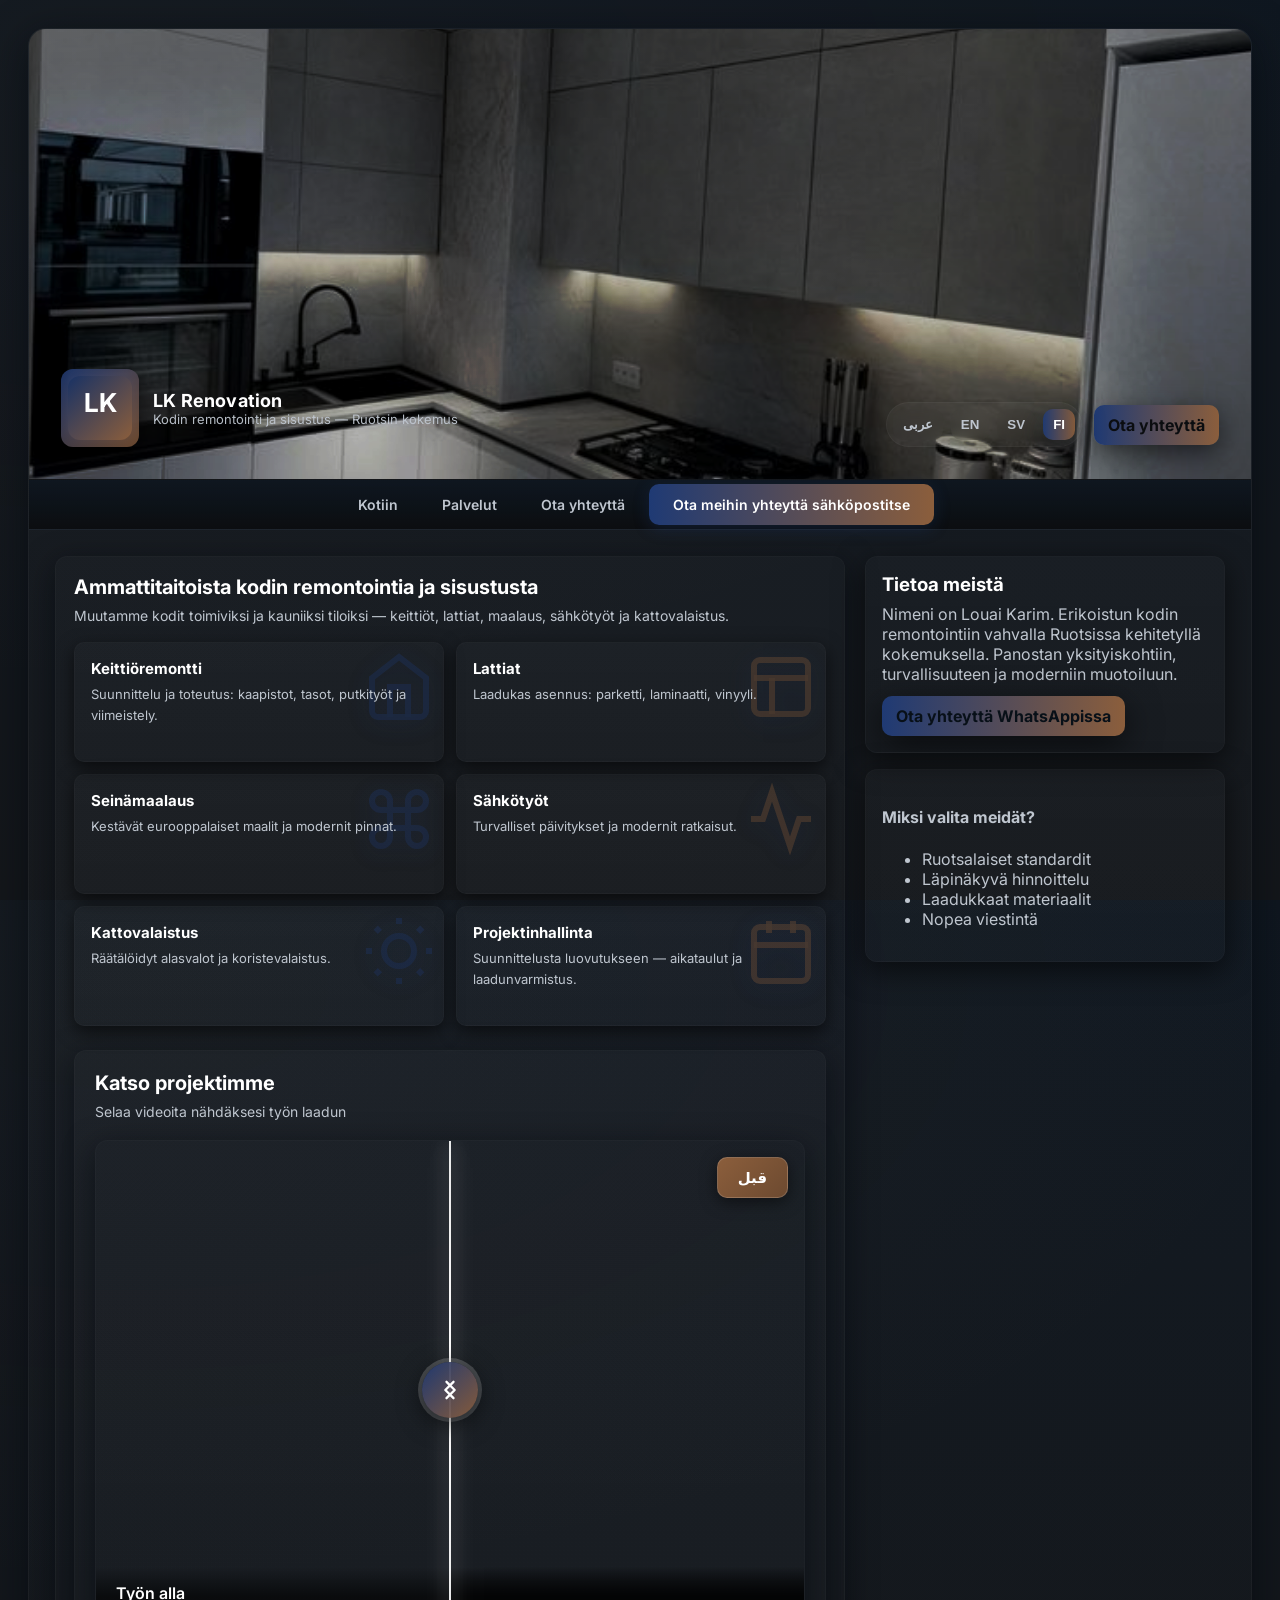
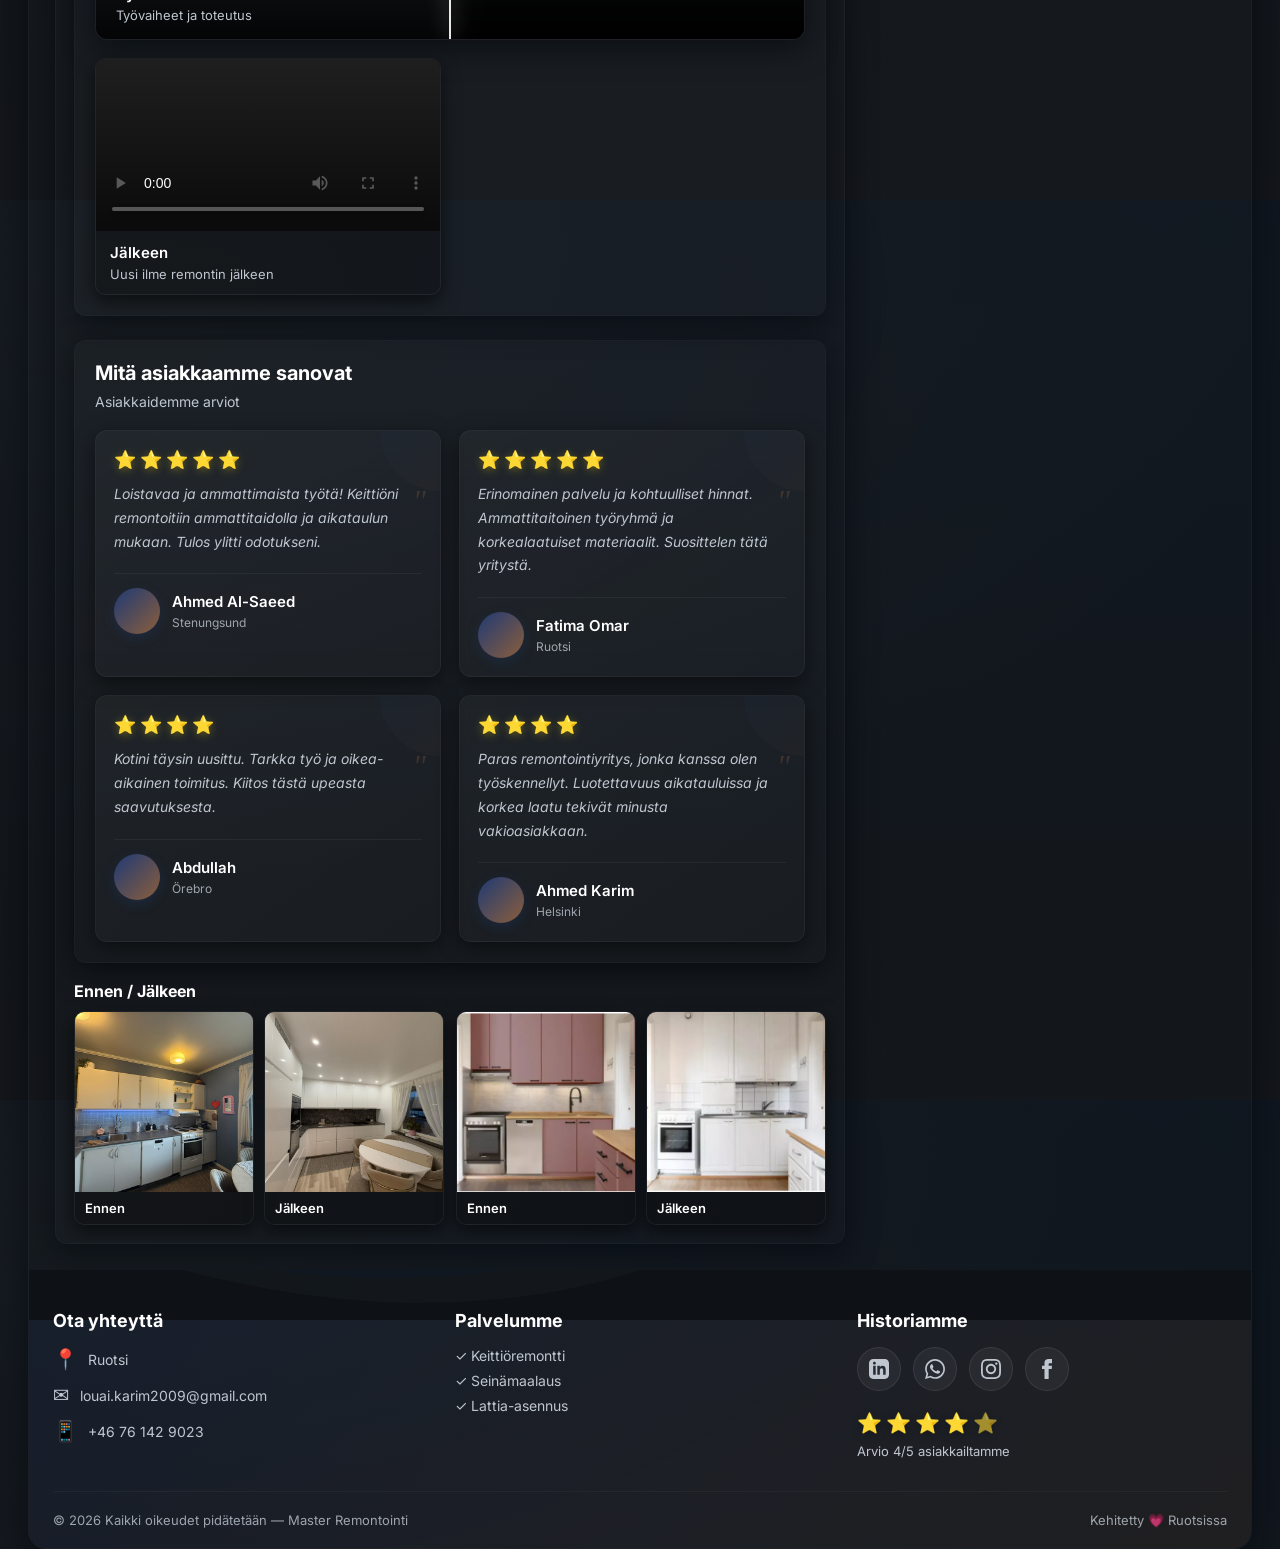
==== commit 2ec69ca7: "t" ====
--- a/index.html
+++ b/index.html
@@ -150,7 +150,7 @@
             <li><a href="#" class="dropdown-item" id="dropService5" data-service="wallpaper">ورق الجدران</a></li>
           </ul>
         </li>
-        <li><a href="#gallery" class="nav-link" id="navGallery">مراجع</a></li>
+        
         <li><a href="#testimonials" class="nav-link" id="navTestimonials">اتصل بنا</a></li>
         <li><a href="#contact" class="nav-link btn-nav-contact" id="navContact">راسلنا عبر البريد الإلكتروني</a></li>
       </ul>
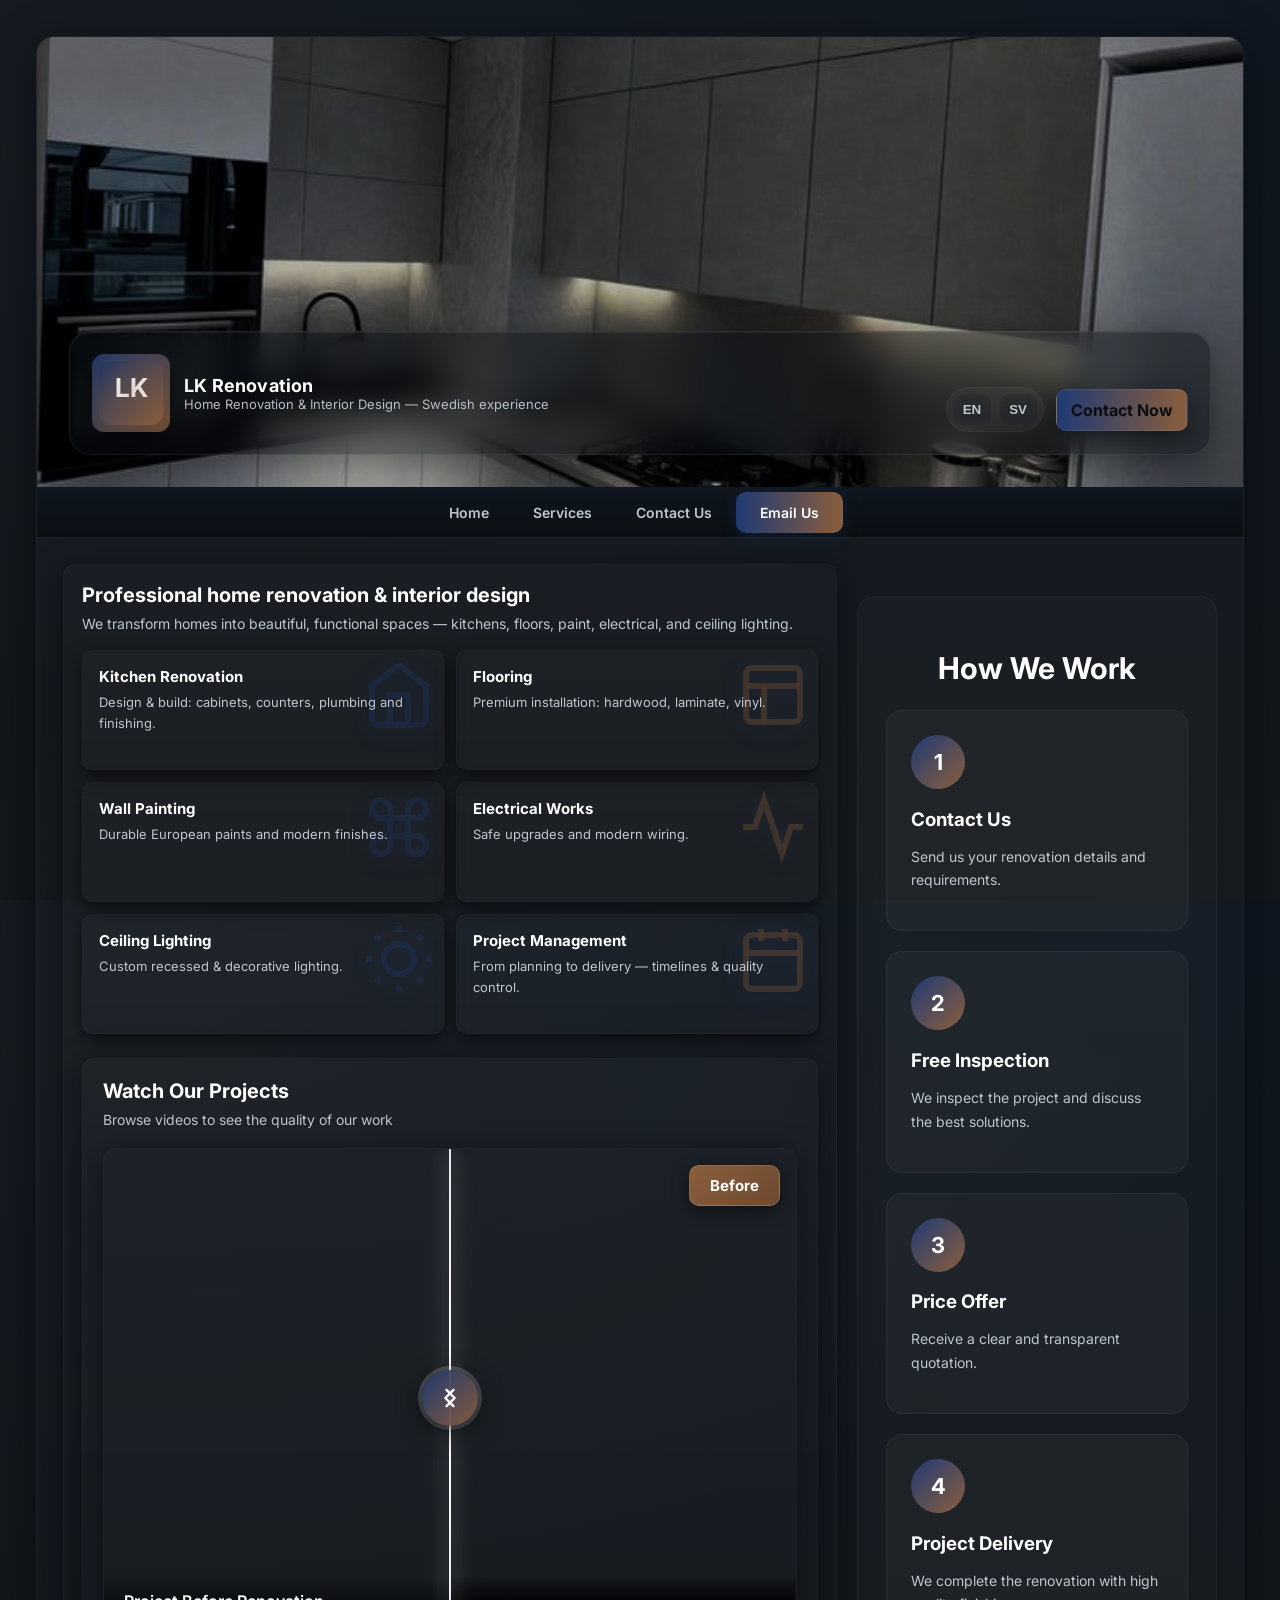
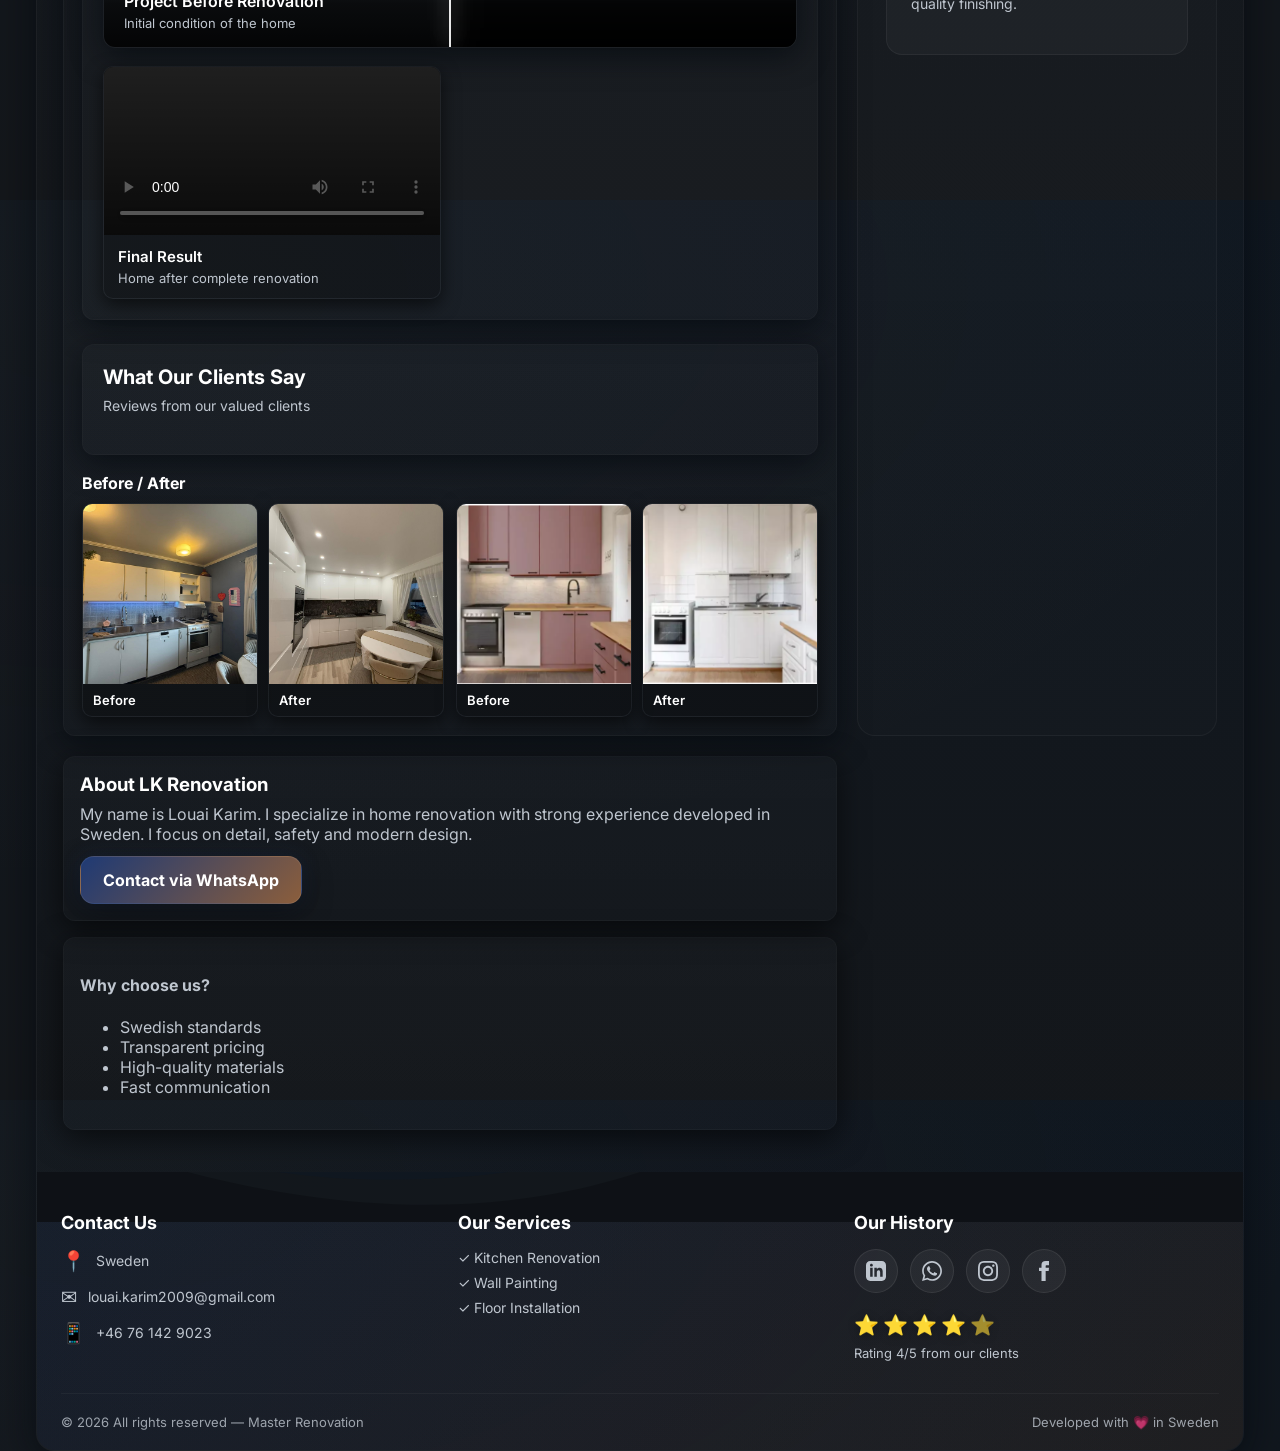
==== commit 8f50dc07: "commit" ====
--- a/index.html
+++ b/index.html
@@ -1,11 +1,11 @@
 <!doctype html>
-<html lang="ar">
+<html lang="en">
 <head>
   <meta charset="utf-8" />
   <meta name="viewport" content="width=device-width, initial-scale=1, maximum-scale=5, user-scalable=yes" />
   <meta name="format-detection" content="telephone=no" />
   <title>LK Renovation</title>
-  <meta name="description" content="لؤي كريم - متخصص في الترميم والتصميم الداخلي في السويد | خدمات ترميم المطابخ، الأرضيات، الدهان، الكهرباء والإضاءة | Loai Karim - Renovation Expert in Sweden">
+  <meta name="description" content="Loai Karim - Renovation Expert in Sweden | Home renovation, interior design, kitchens, flooring, painting, electrical, lighting.">
   
   <!-- Favicon -->
   <link rel="icon" type="image/svg+xml" href="favicon.svg">
@@ -13,7 +13,7 @@
   <link rel="apple-touch-icon" href="favicon.svg">
   
   <!-- SEO Meta Tags -->
-  <meta name="keywords" content="لؤي كريم, Loai Karim, ترميم, تصميم داخلي, مطابخ, السويد, renovation, interior design, sweden, LK Renovation, remonttipalvelut">
+  <meta name="keywords" content="Loai Karim, renovation, interior design, sweden, LK Renovation, remonttipalvelut">
   <meta name="author" content="Loai Karim">
   <meta name="robots" content="index, follow">
   <link rel="canonical" href="https://loaikarim.netlify.app">
@@ -22,8 +22,8 @@
   <meta property="og:type" content="website">
   <meta property="og:url" content="https://loaikarim.netlify.app">
   <meta property="og:title" content="LK Renovation">
-  <meta property="og:description" content="لؤي كريم - متخصص في الترميم والتصميم الداخلي في السويد | Renovation Expert in Sweden">
-  <meta property="og:locale" content="ar_SA">
+  <meta property="og:description" content="Renovation Expert in Sweden">
+  <!-- <meta property="og:locale" content="ar_SA"> -->
   <meta property="og:locale:alternate" content="en_US">
   <meta property="og:locale:alternate" content="sv_SE">
   
@@ -31,10 +31,10 @@
   <meta name="twitter:card" content="summary_large_image">
   <meta name="twitter:url" content="https://loaikarim.netlify.app">
   <meta name="twitter:title" content="Loai Karim - LK Renovation">
-  <meta name="twitter:description" content="متخصص في الترميم والتصميم الداخلي في السويد">
+  <meta name="twitter:description" content="Professional renovation and interior design in Sweden">
 
   <!-- Modern fonts: Cairo (Arabic) + Inter (Latin) -->
-  <link href="https://fonts.googleapis.com/css2?family=Cairo:wght@400;600;700&family=Inter:wght@300;500;700&display=swap" rel="stylesheet">
+  <link href="https://fonts.googleapis.com/css2?family=Inter:wght@300;500;700&display=swap" rel="stylesheet">
   
   <!-- External CSS -->
   <link rel="stylesheet" href="assets/css/styles.css">
@@ -45,7 +45,7 @@
     "@context": "https://schema.org",
     "@type": "Person",
     "name": "Loai Karim",
-    "alternateName": "لؤي كريم",
+    
     "url": "https://loaikarim.netlify.app",
     "jobTitle": "Renovation and Interior Design Specialist",
     "description": "Professional renovation and interior design services in Sweden",
@@ -55,7 +55,7 @@
       "@type": "PostalAddress",
       "addressCountry": "SE"
     },
-    "knowsLanguage": ["Arabic", "English", "Swedish"],
+    "knowsLanguage": ["English", "Swedish"],
     "hasOccupation": {
       "@type": "Occupation",
       "name": "Renovation Specialist",
@@ -91,7 +91,7 @@
   </script>
 </head>
 <body>
-  <div class="site" id="siteRoot" dir="rtl">
+  <div class="site" id="siteRoot" dir="ltr">
     <!-- HEADER with animated background image.
          Place the file at assets/images/lataus2.jpg -->
     <header>
@@ -114,20 +114,18 @@
 
           <div>
             <h1 id="brandTitle">LK Renovation</h1>
-            <p id="brandSubtitle">ترميم وتصميم داخلي — خبرة من السويد</p>
+            <p id="brandSubtitle">Home Renovation & Interior Design — Swedish Experience</p>
           </div>
         </div>
 
         <div class="header-actions">
           <nav class="lang-switch" aria-label="language switcher">
-            <button class="lang-btn" data-lang="ar" id="btn-ar">عربى</button>
             <button class="lang-btn active" data-lang="en" id="btn-en">EN</button>
             <button class="lang-btn" data-lang="sv" id="btn-sv">SV</button>
-            <button class="lang-btn" data-lang="fi" id="btn-fi">FI</button>
           </nav>
 
           <div class="contact-quick">
-            <a href="#" class="contact-link btn-primary" id="contactBtn">اتصل الآن</a>
+            <a href="tel:+46761429023" class="contact-link btn-primary" id="contactBtn">Contact Now</a>
           </div>
         </div>
       </div>
@@ -136,23 +134,23 @@
     <!-- Navigation Bar -->
     <nav class="main-nav" role="navigation">
       <ul class="nav-menu">
-        <li><a href="#" class="nav-link" id="navHome">بيتنا</a></li>
+        <li><a href="#" class="nav-link" id="navHome">Home</a></li>
         <li class="nav-dropdown">
           <a href="#services" class="nav-link" id="navServices">
-            خدمات
+            Services
             <svg width="12" height="12" viewBox="0 0 24 24" fill="none" stroke="currentColor" stroke-width="2">
               <polyline points="6 9 12 15 18 9"></polyline>
             </svg>
           </a>
           <ul class="dropdown-menu">
-            <li><a href="#" class="dropdown-item" id="dropService3" data-service="kitchen">تجديد المطبخ</a></li>
-            <li><a href="#" class="dropdown-item" id="dropService4" data-service="painting">خدمة الطلاء</a></li>
-            <li><a href="#" class="dropdown-item" id="dropService5" data-service="wallpaper">ورق الجدران</a></li>
+            <li><a href="#" class="dropdown-item" id="dropService3" data-service="kitchen">Kitchen Renovation</a></li>
+            <li><a href="#" class="dropdown-item" id="dropService4" data-service="painting">Painting Service</a></li>
+            <li><a href="#" class="dropdown-item" id="dropService5" data-service="wallpaper">Wallpaper</a></li>
           </ul>
         </li>
         
-        <li><a href="#testimonials" class="nav-link" id="navTestimonials">اتصل بنا</a></li>
-        <li><a href="#contact" class="nav-link btn-nav-contact" id="navContact">راسلنا عبر البريد الإلكتروني</a></li>
+        <li><a href="#testimonials" class="nav-link" id="navTestimonials">Contact Us</a></li>
+        <li><a href="#contact" class="nav-link btn-nav-contact" id="navContact">Email Us</a></li>
       </ul>
     </nav>
 
@@ -160,8 +158,8 @@
     <main>
       <section>
         <div class="hero" role="region" aria-label="hero">
-          <h2 id="heroTitle">ترميم وتصميم داخلي احترافي</h2>
-          <p id="heroText">نحوّل المنازل إلى مساحات عملية وأنيقة — المطابخ، الأرضيات، الدهان، الكهرباء والإضاءة السقفية.</p>
+          <h2 id="heroTitle">Professional Renovation Services in Sweden<br>Kitchen • Flooring • Painting • Lighting</h2>
+          <p id="heroText">We transform homes into beautiful, functional spaces — kitchens, floors, paint, electrical, and ceiling lighting.</p>
 
           <div class="services" id="servicesList">
             <!-- injected by JS -->
@@ -169,34 +167,34 @@
 
           <!-- Video Showcase Section -->
           <div class="video-showcase" id="videoShowcase">
-            <h3 id="videoShowcaseTitle">شاهد مشاريعنا</h3>
-            <p id="videoShowcaseDesc">تصفح الفيديوهات لرؤية جودة عملنا</p>
+            <h3 id="videoShowcaseTitle">Watch Our Projects</h3>
+            <p id="videoShowcaseDesc">Browse videos to see the quality of our work</p>
             
             <div class="video-grid">
               <!-- Video Comparison: Before/After with Slider -->
               <div class="video-comparison-container">
                 <div class="video-comparison-slider" id="videoComparisonSlider">
                   <div class="comparison-item before-item">
-                    <span class="ba-badge before">قبل</span>
+                    <span class="ba-badge before">Before</span>
                     <video class="comparison-video" id="beforeVideo" muted loop>
                       <source src="assets/videos/työnalla.mp4" type="video/mp4">
-                      متصفحك لا يدعم عرض الفيديو
+                      Your browser does not support the video tag.
                     </video>
                     <div class="video-caption-overlay">
-                      <h4 id="video1Title">Työn alla</h4>
-                      <p id="video1Desc">Työvaiheet ja toteutus</p>
+                      <h4 id="video1Title">Project Before Renovation</h4>
+                      <p id="video1Desc">Initial condition of the home</p>
                     </div>
                   </div>
                   
                   <div class="comparison-item after-item" id="afterContainer">
-                    <span class="ba-badge after">بعد</span>
+                    <span class="ba-badge after">After</span>
                     <video class="comparison-video" id="afterVideo" muted loop>
                       <source src="assets/videos/jälkeen1.mp4" type="video/mp4">
-                      متصفحك لا يدعم عرض الفيديو
+                      Your browser does not support the video tag.
                     </video>
                     <div class="video-caption-overlay">
-                      <h4 id="video2Title">Jälkeen</h4>
-                      <p id="video2Desc">Lopputulos ja viimeistely</p>
+                      <h4 id="video2Title">Project During Work</h4>
+                      <p id="video2Desc">Stages of implementation and renovation</p>
                     </div>
                   </div>
                   
@@ -219,8 +217,8 @@
                   متصفحك لا يدعم عرض الفيديو
                 </video>
                 <div class="video-caption">
-                  <h4 id="video3Title">Jälkeen</h4>
-                  <p id="video3Desc">Uusi ilme remontin jälkeen</p>
+                  <h4 id="video3Title">Final Result</h4>
+                  <p id="video3Desc">Home after complete renovation</p>
                 </div>
               </div>
             </div>
@@ -228,65 +226,11 @@
 
           <!-- Testimonials Section -->
           <div class="testimonials-section" id="testimonials">
-            <h3 id="testimonialsTitle">ماذا يقول زبائننا</h3>
-            <p id="testimonialsDesc">آراء عملائنا الكرام</p>
+            <h3 id="testimonialsTitle">What Our Clients Say</h3>
+            <p id="testimonialsDesc">Reviews from our valued clients</p>
             
             <div class="testimonials-grid">
-              <div class="testimonial-card">
-                <div class="testimonial-stars">
-                  <span>⭐</span><span>⭐</span><span>⭐</span><span>⭐</span><span>⭐</span>
-                </div>
-                <p class="testimonial-text" id="testimonial1Text">عمل رائع ومميّز! تم ترميم مطبخي بشكل احترافي وبَقى الوقت المحدد. النتيجة فاقت توقعاتي.</p>
-                <div class="testimonial-author">
-                  <div class="author-avatar"></div>
-                  <div>
-                    <h4 id="testimonial1Name">أحمد السعيد</h4>
-                    <p id="testimonial1Location">ستيرسنّقال</p>
-                  </div>
-                </div>
-              </div>
-
-              <div class="testimonial-card">
-                <div class="testimonial-stars">
-                  <span>⭐</span><span>⭐</span><span>⭐</span><span>⭐</span><span>⭐</span>
-                </div>
-                <p class="testimonial-text" id="testimonial2Text">الخدمة ممتازة والأسعار معقولة. فريق عمل محترف ومواد عالية الجودة. أنصح بهذه الشركة.</p>
-                <div class="testimonial-author">
-                  <div class="author-avatar"></div>
-                  <div>
-                    <h4 id="testimonial2Name">فاطمة عمر</h4>
-                    <p id="testimonial2Location">السويد</p>
-                  </div>
-                </div>
-              </div>
-
-              <div class="testimonial-card">
-                <div class="testimonial-stars">
-                  <span>⭐</span><span>⭐</span><span>⭐</span><span>⭐</span></span>
-                </div>
-                <p class="testimonial-text" id="testimonial3Text">تم تجديد منزلي بالكامل. العمل دقيق والتسليم في الموعد. شكراً لكم على هذا الإنجاز الرائع.</p>
-                <div class="testimonial-author">
-                  <div class="author-avatar"></div>
-                  <div>
-                    <h4 id="testimonial3Name">عبد الله</h4>
-                    <p id="testimonial3Location">اورستشوند</p>
-                  </div>
-                </div>
-              </div>
-
-              <div class="testimonial-card">
-                <div class="testimonial-stars">
-                  <span>⭐</span><span>⭐</span><span>⭐</span><span>⭐</span></span>
-                </div>
-                <p class="testimonial-text" id="testimonial4Text">أفضل شركة تَرميم تعاملت معها. الثقة في المواعيد والجودة العالية جعلتني عميل دائم.</p>
-                <div class="testimonial-author">
-                  <div class="author-avatar"></div>
-                  <div>
-                    <h4 id="testimonial4Name">أحمد كريم</h4>
-                    <p id="testimonial4Location">هلسنكي</p>
-                  </div>
-                </div>
-              </div>
+              <!-- Testimonials in English only, Arabic removed -->
             </div>
           </div>
 
@@ -318,16 +262,42 @@
         </div>
       </section>
 
+      <section class="process-section">
+        <h2>How We Work</h2>
+        <div class="process-grid">
+          <div class="process-card">
+            <div class="process-number">1</div>
+            <h3>Contact Us</h3>
+            <p>Send us your renovation details and requirements.</p>
+          </div>
+          <div class="process-card">
+            <div class="process-number">2</div>
+            <h3>Free Inspection</h3>
+            <p>We inspect the project and discuss the best solutions.</p>
+          </div>
+          <div class="process-card">
+            <div class="process-number">3</div>
+            <h3>Price Offer</h3>
+            <p>Receive a clear and transparent quotation.</p>
+          </div>
+          <div class="process-card">
+            <div class="process-number">4</div>
+            <h3>Project Delivery</h3>
+            <p>We complete the renovation with high quality finishing.</p>
+          </div>
+        </div>
+      </section>
+
       <aside>
         <div class="card">
-          <h3 id="aboutTitle">عن LK Renovation</h3>
-          <p id="aboutText">اسمي [اسمك]. أختص بترميم وتجديد المنازل مع خبرة طويلة طورتها في السويد — أركز على التفاصيل والجودة.</p>
+          <h3 id="aboutTitle">About LK Renovation</h3>
+          <p id="aboutText">My name is Louai Karim. I specialize in home renovation with strong experience developed in Sweden — I focus on detail and quality.</p>
           <div style="height:12px"></div>
-          <a href="#" class="btn-primary" id="contactBtnSidebar">تواصل عبر واتساب</a>
+          <a href="#" class="btn-primary" id="contactBtnSidebar" target="_blank" rel="noopener noreferrer">Contact via WhatsApp</a>
         </div>
 
         <div class="card">
-          <h4 id="whyTitle">لماذا تختارنا؟</h4>
+          <h4 id="whyTitle">Why choose us?</h4>
           <ul id="whyList" style="margin-top:8px; color:var(--muted);"></ul>
         </div>
       </aside>
@@ -336,10 +306,10 @@
     <footer>
       <div class="footer-content">
         <div class="footer-section">
-          <h3 id="footerContactTitle">تواصل معنا</h3>
+          <h3 id="footerContactTitle">Contact Us</h3>
           <div class="footer-contact-item">
             <span>📍</span>
-            <p id="footerLocation">السويد</p>
+            <p id="footerLocation">Sweden</p>
           </div>
           <div class="footer-contact-item">
             <span>✉️</span>
@@ -347,21 +317,21 @@
           </div>
           <div class="footer-contact-item">
             <span>📱</span>
-            <p id="footerPhone">023 429 761 46+</p>
+            <p id="footerPhone">+46 76 142 9023</p>
           </div>
         </div>
 
         <div class="footer-section">
-          <h3 id="footerServicesTitle">خدماتنا</h3>
+          <h3 id="footerServicesTitle">Our Services</h3>
           <ul id="footerServicesList">
-            <li>✓ ترميم المطابخ</li>
-            <li>✓ دهان الجدران</li>
-            <li>✓ تركيب الأرضيات</li>
+            <li>✓ Kitchen Renovation</li>
+            <li>✓ Wall Painting</li>
+            <li>✓ Floor Installation</li>
           </ul>
         </div>
 
         <div class="footer-section">
-          <h3 id="footerAboutTitle">تاريخنا</h3>
+          <h3 id="footerAboutTitle">Our History</h3>
           <div class="footer-social">
             <a href="#" class="social-icon" aria-label="LinkedIn" title="LinkedIn">
               <svg width="20" height="20" fill="currentColor" viewBox="0 0 24 24"><path d="M19 0h-14c-2.761 0-5 2.239-5 5v14c0 2.761 2.239 5 5 5h14c2.762 0 5-2.239 5-5v-14c0-2.761-2.238-5-5-5zm-11 19h-3v-11h3v11zm-1.5-12.268c-.966 0-1.75-.79-1.75-1.764s.784-1.764 1.75-1.764 1.75.79 1.75 1.764-.783 1.764-1.75 1.764zm13.5 12.268h-3v-5.604c0-3.368-4-3.113-4 0v5.604h-3v-11h3v1.765c1.396-2.586 7-2.777 7 2.476v6.759z"/></svg>
--- a/assets/css/styles.css
+++ b/assets/css/styles.css
@@ -16,20 +16,23 @@
 }
 
 /* Reset + base */
-*{box-sizing:border-box}
-html,body{height:100%}
-body{
-  margin:0;
-  font-family:Inter, system-ui, -apple-system, "Segoe UI", Roboto, Arial;
+* {
+  box-sizing: border-box;
+}
+html, body {
+  height: 100%;
+}
+body {
+  font-family: Inter, system-ui, -apple-system, "Segoe UI", Roboto, Arial;
   background: radial-gradient(1200px 600px at 10% 10%, rgba(139,94,60,0.06), transparent),
-              linear-gradient(180deg,var(--bg-1), var(--bg-2));
-  color:var(--muted);
-  -webkit-font-smoothing:antialiased;
-  -moz-osx-font-smoothing:grayscale;
-  padding:28px;
-  display:flex;
-  justify-content:center;
-  align-items:flex-start;
+              linear-gradient(180deg, var(--bg-1), var(--bg-2));
+  color: var(--muted);
+  -webkit-font-smoothing: antialiased;
+  -moz-osx-font-smoothing: grayscale;
+  padding: 28px;
+  display: flex;
+  justify-content: center;
+  align-items: flex-start;
 }
 
 /* Mobile adjustments for body padding */
@@ -123,15 +126,42 @@
 
 /* header content */
 .header-inner{
-  position:relative;
-  z-index:2;
-  width:100%;
-  max-width: 100%;
-  display:flex;
-  justify-content:space-between;
-  gap:18px;
-  align-items:end;
-  flex-wrap: wrap;
+    position:relative;
+    z-index:2;
+    width:100%;
+    max-width:100%;
+    display:flex;
+    justify-content:space-between;
+    gap:18px;
+    align-items:end;
+    flex-wrap:wrap;
+
+    padding:22px;
+    border-radius:22px;
+
+    background:rgba(10,14,20,0.45);
+
+    backdrop-filter:blur(14px);
+    -webkit-backdrop-filter:blur(14px);
+
+    border:1px solid rgba(255,255,255,0.08);
+
+    box-shadow:
+      0 10px 40px rgba(0,0,0,0.45),
+      inset 0 1px 0 rgba(255,255,255,0.05);
+
+    animation:headerFade 1s ease;
+}
+
+@keyframes headerFade{
+  from{
+    opacity:0;
+    transform:translateY(25px);
+  }
+  to{
+    opacity:1;
+    transform:translateY(0);
+  }
 }
 
 .brand{
@@ -159,7 +189,21 @@
   box-shadow: 0 6px 22px rgba(0,0,0,0.6), inset 0 -6px 18px rgba(0,0,0,0.2);
   color:white;
   flex:0 0 78px;
-}
+  position:relative;
+  overflow:hidden;
+}
+  .logo::after{
+    content:'';
+    position:absolute;
+    inset:-20px;
+    background:radial-gradient(
+      circle,
+      rgba(139,94,60,0.35),
+      transparent 70%
+    );
+    opacity:0.7;
+    animation:logoGlow 4s ease-in-out infinite;
+  }
 .logo svg text{ font-family: 'Inter', sans-serif; font-weight:700; fill: white; }
 
 .brand h1{ margin:0; font-size:18px; color:#fff; letter-spacing:0.2px; font-weight:700 }
@@ -625,9 +669,77 @@
 .card p{ margin:0; color:var(--muted) }
 
 .btn-primary{
-  display:inline-block; padding:10px 14px; border-radius:10px; background: linear-gradient(90deg, var(--accent-navy), var(--accent-warm)); color: #081018; font-weight:700; text-decoration:none;
-  box-shadow: 0 10px 34px rgba(0,0,0,0.6);
-}
+    display:inline-flex;
+    align-items:center;
+    justify-content:center;
+    gap:10px;
+
+    padding:13px 22px;
+    border-radius:14px;
+
+    background:linear-gradient(
+      135deg,
+      var(--accent-navy),
+      var(--accent-warm)
+    );
+
+    color:#fff;
+    font-weight:700;
+    text-decoration:none;
+
+    border:1px solid rgba(255,255,255,0.08);
+
+    box-shadow:
+      0 10px 30px rgba(0,0,0,0.4),
+      0 0 18px rgba(31,58,116,0.25);
+
+    transition:
+      transform .3s ease,
+      box-shadow .3s ease,
+      filter .3s ease;
+
+    position:relative;
+    overflow:hidden;
+  }
+
+  .btn-primary::before{
+    content:'';
+
+    position:absolute;
+    top:0;
+    left:-120%;
+
+    width:80%;
+    height:100%;
+
+    background:linear-gradient(
+      90deg,
+      transparent,
+      rgba(255,255,255,0.22),
+      transparent
+    );
+
+    transform:skewX(-20deg);
+
+    transition:0.7s;
+  }
+
+  .btn-primary:hover::before{
+    left:140%;
+  }
+
+  .btn-primary:hover{
+    transform:translateY(-3px);
+    box-shadow:
+      0 16px 40px rgba(0,0,0,0.5),
+      0 0 24px rgba(139,94,60,0.4);
+
+    filter:brightness(1.05);
+  }
+
+  .btn-primary:active{
+    transform:scale(0.98);
+  }
 
 /* Footer */
 footer {
@@ -1857,140 +1969,136 @@
     min-width: 40px;
   }
   
+  .contact-link {
+    padding: 8px 12px;
+    font-size: 12px;
+  }
+  
+  .main-nav {
+    padding: 6px;
+  }
+  
+  .nav-menu {
+    gap: 4px;
+  }
+  
+  .nav-link {
+    padding: 8px 6px;
+    font-size: 10px;
+  }
+  
+  .btn-nav-contact {
+    padding: 8px 10px;
+    font-size: 10px;
+  }
+  
+  .dropdown-item {
+    padding: 6px 8px;
+    font-size: 10px;
+  }
+  
+  main {
+    padding: 12px;
+  }
+  
   .hero {
-    padding: 14px;
+    padding: 12px;
   }
   
   .hero h2 {
-    font-size: 20px;
+    font-size: 18px;
     margin-bottom: 10px;
     line-height: 1.3;
   }
   
   .hero > p {
-    font-size: 13px;
+    font-size: 12px;
     margin-bottom: 16px;
     line-height: 1.5;
   }
   
   .services {
-    gap: 12px;
+    gap: 10px;
     margin-top: 16px;
   }
   
   .service-card {
-    padding: 14px;
-    min-height: 100px;
+    padding: 12px;
+    min-height: 90px;
+  }
+  
+  .service-card h4 {
+    font-size: 13px;
+  }
+  
+  .service-card p {
+    font-size: 11px;
+    line-height: 1.5;
   }
   
   .service-icon {
-    width: 40px;
-    height: 40px;
-    top: 6px;
-    right: 6px;
-  }
-  
-  .service-icon svg {
-    width: 40px;
-    height: 40px;
-  }
-  
-  .service-card h4 {
-    font-size: 14px;
-  }
-  
-  .service-card p {
-    font-size: 12px;
-    line-height: 1.5;
-  }
-  
-  .video-showcase,
-  .testimonials-section {
-    padding: 14px;
-    margin-top: 16px;
-  }
-  
-  .video-showcase h3,
-  .testimonials-section h3 {
-    font-size: 18px;
-  }
-  
-  .video-showcase p,
-  .testimonials-section p {
-    font-size: 12px;
-    margin-bottom: 14px;
-  }
-  
-  .video-grid,
-  .testimonials-grid {
-    gap: 12px;
-    margin-top: 12px;
-  }
-  
-  .testimonial-card {
-    padding: 14px;
-  }
-  
-  .testimonial-text {
-    font-size: 12px;
-    margin-bottom: 12px;
-    line-height: 1.6;
-  }
-  
-  .testimonial-author {
-    gap: 10px;
-    padding-top: 10px;
-    margin-top: 10px;
-  }
-  
-  .author-avatar {
     width: 36px;
     height: 36px;
+  }
+  
+  .card {
+    padding: 14px;
+  }
+  
+  .video-comparison-slider {
+    height: 240px;
+  }
+  
+  .ba-badge {
+    padding: 6px 12px;
+    font-size: 11px;
+    top: 10px;
+  }
+  
+  .ba-badge.before {
+    right: 10px;
+  }
+  
+  .ba-badge.after {
+    left: 10px;
+  }
+  
+  .modal-content {
+    border-radius: 12px;
+  }
+  
+  .modal-image {
+    height: 200px;
+  }
+  
+  .modal-text {
+    padding: 20px 16px;
+  }
+  
+  .modal-text h2 {
+    font-size: 17px;
+  }
+  
+  .modal-text p {
+    font-size: 12px;
+  }
+  
+  .btn-modal-contact {
+    padding: 12px 18px;
+    font-size: 13px;
+  }
+  
+  footer {
+    padding: 20px 12px;
+  }
+  
+  .footer-section h3 {
     font-size: 15px;
-  }
-  
-  .testimonial-author h4 {
-    font-size: 13px;
-  }
-  
-  .testimonial-author p {
-    font-size: 11px;
-  }
-  
-  .ba-pair {
-    gap: 12px;
-  }
-  
-  .ba-item img {
-    border-radius: 10px;
-  }
-  
-  figcaption {
-    font-size: 12px;
-    padding: 6px 10px;
-  }
-  
-  footer {
-    padding: 24px 16px;
-  }
-  
-  .footer-section h3 {
-    font-size: 16px;
   }
   
   .footer-contact-item,
   .footer-section li {
-    font-size: 13px;
-  }
-  
-  .social-icon {
-    width: 36px;
-    height: 36px;
-  }
-  
-  .social-icon svg {
-    width: 18px;
-    height: 18px;
+    font-size: 12px;
   }
 }
 
@@ -2101,6 +2209,7 @@
   
   .service-card p {
     font-size: 11px;
+    line-height: 1.5;
   }
   
   .service-icon {
@@ -2233,4 +2342,333 @@
   }
 }
 
-
+.mobile-sticky-contact {
+  display: none;
+}
+
+@media (max-width: 768px) {
+  .mobile-sticky-contact {
+    position: fixed;
+    left: 10px;
+    right: 10px;
+    bottom: 10px;
+    z-index: 9998;
+    display: grid;
+    grid-template-columns: 1fr 1fr;
+    gap: 10px;
+  }
+
+  .mobile-sticky-contact a {
+    text-align: center;
+    text-decoration: none;
+    color: #fff;
+    font-weight: 700;
+    padding: 13px 10px;
+    border-radius: 14px;
+    background: linear-gradient(90deg, var(--accent-navy), var(--accent-warm));
+    box-shadow: 0 10px 30px rgba(0,0,0,0.45);
+  }
+
+  body {
+    padding-bottom: 80px;
+  }
+}
+
+/* WHY US SECTION */
+
+.why-us-section{
+  margin-top:24px;
+  padding:24px;
+  border-radius:16px;
+  background: linear-gradient(
+    180deg,
+    rgba(255,255,255,0.02),
+    rgba(255,255,255,0.01)
+  );
+  border:1px solid rgba(255,255,255,0.04);
+}
+
+.why-us-section h2{
+  color:#fff;
+  margin-bottom:20px;
+  font-size:28px;
+  text-align:center;
+}
+
+.why-grid{
+  display:grid;
+  grid-template-columns:repeat(auto-fit,minmax(220px,1fr));
+  gap:18px;
+}
+
+.why-card{
+  padding:22px;
+  border-radius:14px;
+  background:rgba(255,255,255,0.03);
+  transition:0.3s ease;
+  border:1px solid rgba(255,255,255,0.04);
+  text-align:center;
+}
+
+.why-card:hover{
+  transform:translateY(-6px);
+  box-shadow:0 14px 32px rgba(0,0,0,0.35);
+}
+
+.why-icon{
+  font-size:42px;
+  margin-bottom:12px;
+}
+
+.why-card h3{
+  color:#fff;
+  margin-bottom:10px;
+}
+
+.why-card p{
+  color:var(--muted);
+  font-size:14px;
+  line-height:1.6;
+}
+
+/* STATS SECTION */
+
+.stats-section{
+  margin:30px 0;
+  display:grid;
+  grid-template-columns:repeat(auto-fit,minmax(200px,1fr));
+  gap:18px;
+}
+
+.stat-box{
+  padding:28px 20px;
+  text-align:center;
+  border-radius:16px;
+  background:linear-gradient(
+    180deg,
+    rgba(255,255,255,0.03),
+    rgba(255,255,255,0.015)
+  );
+  border:1px solid rgba(255,255,255,0.05);
+  transition:0.3s ease;
+}
+
+.stat-box:hover{
+  transform:translateY(-6px);
+  box-shadow:0 14px 30px rgba(0,0,0,0.35);
+}
+
+.stat-box h2{
+  margin:0;
+  font-size:42px;
+  color:#fff;
+  background:linear-gradient(
+    90deg,
+    var(--accent-navy),
+    var(--accent-warm)
+  );
+  -webkit-background-clip:text;
+  background-clip:text;
+  -webkit-text-fill-color:transparent;
+}
+
+.stat-box p{
+  margin-top:10px;
+  color:var(--muted);
+  font-size:14px;
+}
+
+/* PROCESS SECTION */
+
+.process-section{
+  margin-top:32px;
+  padding:28px;
+  border-radius:18px;
+  background:linear-gradient(
+    180deg,
+    rgba(255,255,255,0.02),
+    rgba(255,255,255,0.01)
+  );
+  border:1px solid rgba(255,255,255,0.04);
+}
+
+.process-section h2{
+  text-align:center;
+  color:#fff;
+  margin-bottom:24px;
+  font-size:30px;
+}
+
+.process-grid{
+  display:grid;
+  grid-template-columns:repeat(auto-fit,minmax(220px,1fr));
+  gap:20px;
+}
+
+.process-card{
+  position:relative;
+  padding:24px;
+  border-radius:16px;
+  background:rgba(255,255,255,0.03);
+  border:1px solid rgba(255,255,255,0.05);
+  transition:0.3s ease;
+  overflow:hidden;
+}
+
+.process-card:hover{
+  transform:translateY(-6px);
+  box-shadow:0 14px 30px rgba(0,0,0,0.35);
+}
+
+.process-number{
+  width:54px;
+  height:54px;
+  border-radius:50%;
+  display:flex;
+  align-items:center;
+  justify-content:center;
+  font-size:22px;
+  font-weight:700;
+  color:#fff;
+  margin-bottom:18px;
+  background:linear-gradient(
+    135deg,
+    var(--accent-navy),
+    var(--accent-warm)
+  );
+}
+
+.process-card h3{
+  color:#fff;
+  margin-bottom:10px;
+}
+
+.process-card p{
+  color:var(--muted);
+  line-height:1.7;
+  font-size:14px;
+}
+
+/* LOADER */
+
+.loader{
+  position:fixed;
+  inset:0;
+  background:
+    linear-gradient(
+      180deg,
+      #0f1720,
+      #0b0d10
+    );
+  display:flex;
+  align-items:center;
+  justify-content:center;
+  z-index:99999;
+  transition:
+    opacity .8s ease,
+    visibility .8s ease;
+}
+
+.loader.hidden{
+  opacity:0;
+  visibility:hidden;
+}
+
+.loader-content{
+  text-align:center;
+}
+
+.loader-logo{
+  width:100px;
+  height:100px;
+  border-radius:24px;
+  display:flex;
+  align-items:center;
+  justify-content:center;
+  margin:auto auto 22px;
+  font-size:42px;
+  font-weight:700;
+  color:#fff;
+  background:
+    linear-gradient(
+      135deg,
+      var(--accent-navy),
+      var(--accent-warm)
+    );
+  box-shadow:
+    0 10px 40px rgba(0,0,0,0.5),
+    0 0 30px rgba(31,58,116,0.4);
+  animation:loaderPulse 2s ease infinite;
+}
+
+.loader-line{
+  width:220px;
+  height:6px;
+  border-radius:999px;
+  background:rgba(255,255,255,0.08);
+  overflow:hidden;
+  position:relative;
+}
+
+.loader-line::after{
+  content:'';
+  position:absolute;
+  inset:0;
+  width:40%;
+  background:
+    linear-gradient(
+      90deg,
+      var(--accent-navy),
+      var(--accent-warm)
+    );
+  animation:loaderMove 1.3s linear infinite;
+}
+
+@keyframes loaderPulse{
+  0%,100%{
+    transform:scale(1);
+  }
+  50%{
+    transform:scale(1.08);
+  }
+}
+
+@keyframes loaderMove{
+  0%{
+    transform:translateX(-120%);
+  }
+  100%{
+    transform:translateX(320%);
+  }
+}
+
+/* CURSOR GLOW */
+
+.cursor-glow{
+  position:fixed;
+  width:280px;
+  height:280px;
+  border-radius:50%;
+  background:
+    radial-gradient(
+      circle,
+      rgba(31,58,116,0.18),
+      rgba(139,94,60,0.10),
+      transparent 70%
+    );
+  pointer-events:none;
+  transform:translate(-50%, -50%);
+  z-index:0;
+  transition:
+    transform .08s linear,
+    opacity .3s ease;
+  mix-blend-mode:screen;
+}
+
+@media (max-width:768px){
+  .cursor-glow{
+    display:none;
+  }
+}
+
+
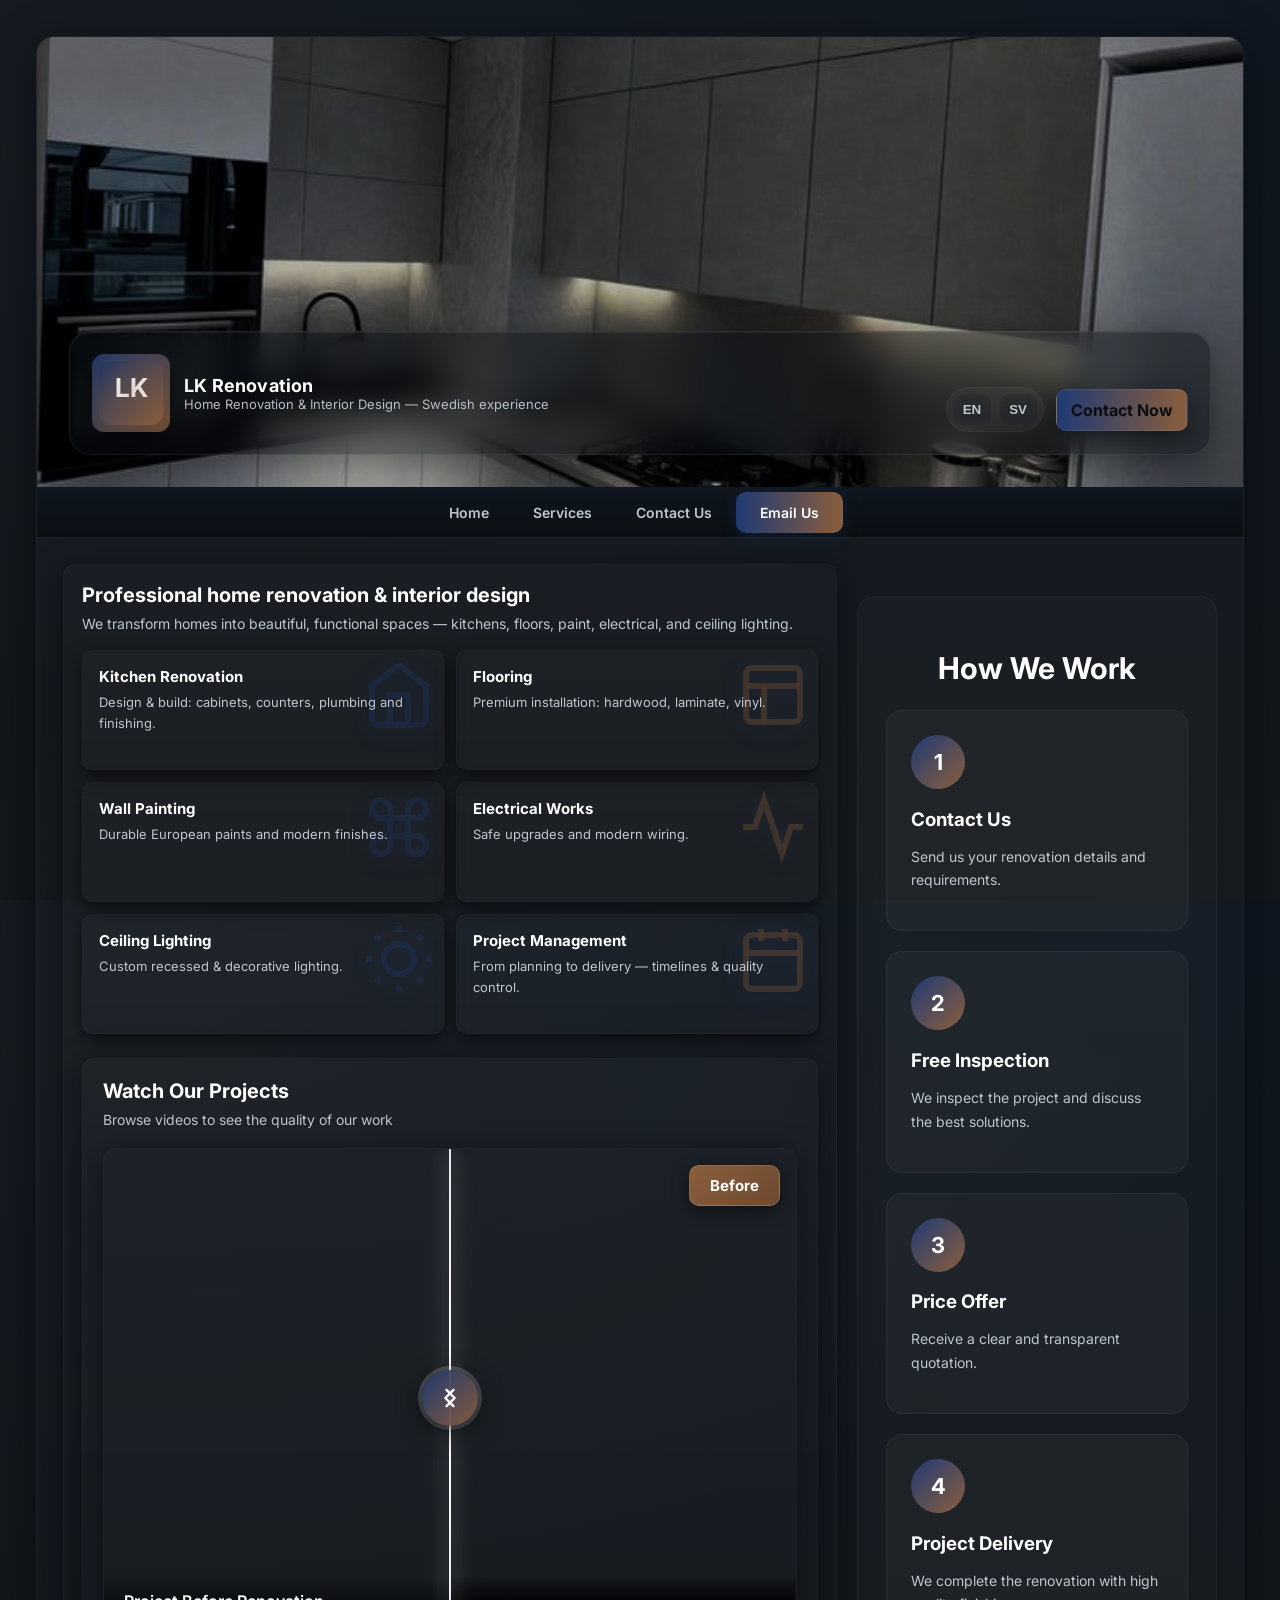
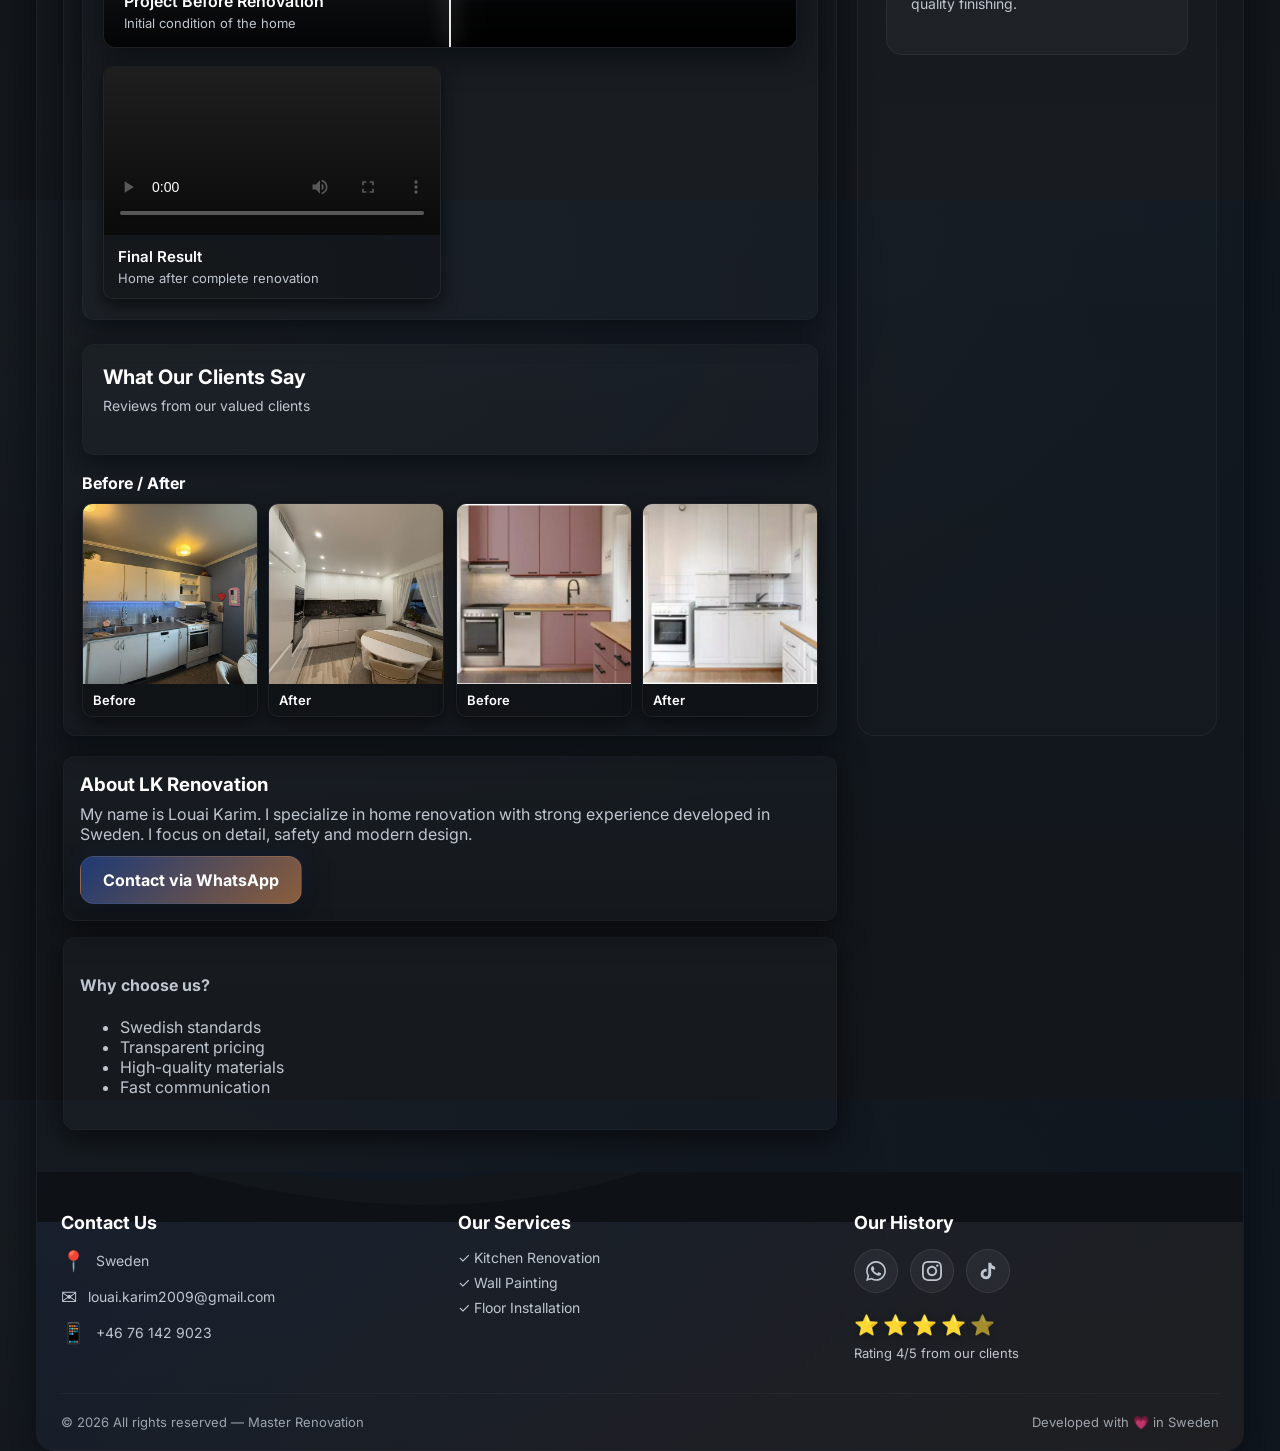
==== commit bd0cb225: "comi" ====
--- a/index.html
+++ b/index.html
@@ -333,18 +333,29 @@
         <div class="footer-section">
           <h3 id="footerAboutTitle">Our History</h3>
           <div class="footer-social">
-            <a href="#" class="social-icon" aria-label="LinkedIn" title="LinkedIn">
-              <svg width="20" height="20" fill="currentColor" viewBox="0 0 24 24"><path d="M19 0h-14c-2.761 0-5 2.239-5 5v14c0 2.761 2.239 5 5 5h14c2.762 0 5-2.239 5-5v-14c0-2.761-2.238-5-5-5zm-11 19h-3v-11h3v11zm-1.5-12.268c-.966 0-1.75-.79-1.75-1.764s.784-1.764 1.75-1.764 1.75.79 1.75 1.764-.783 1.764-1.75 1.764zm13.5 12.268h-3v-5.604c0-3.368-4-3.113-4 0v5.604h-3v-11h3v1.765c1.396-2.586 7-2.777 7 2.476v6.759z"/></svg>
-            </a>
+            <!-- LinkedIn removed -->
             <a href="https://wa.me/46761429023" class="social-icon" aria-label="WhatsApp" title="WhatsApp">
               <svg width="20" height="20" fill="currentColor" viewBox="0 0 24 24"><path d="M.057 24l1.687-6.163c-1.041-1.804-1.588-3.849-1.587-5.946.003-6.556 5.338-11.891 11.893-11.891 3.181.001 6.167 1.24 8.413 3.488 2.245 2.248 3.481 5.236 3.48 8.414-.003 6.557-5.338 11.892-11.893 11.892-1.99-.001-3.951-.5-5.688-1.448l-6.305 1.654zm6.597-3.807c1.676.995 3.276 1.591 5.392 1.592 5.448 0 9.886-4.434 9.889-9.885.002-5.462-4.415-9.89-9.881-9.892-5.452 0-9.887 4.434-9.889 9.884-.001 2.225.651 3.891 1.746 5.634l-.999 3.648 3.742-.981zm11.387-5.464c-.074-.124-.272-.198-.57-.347-.297-.149-1.758-.868-2.031-.967-.272-.099-.47-.149-.669.149-.198.297-.768.967-.941 1.165-.173.198-.347.223-.644.074-.297-.149-1.255-.462-2.39-1.475-.883-.788-1.48-1.761-1.653-2.059-.173-.297-.018-.458.13-.606.134-.133.297-.347.446-.521.151-.172.2-.296.3-.495.099-.198.05-.372-.025-.521-.075-.148-.669-1.611-.916-2.206-.242-.579-.487-.501-.669-.51l-.57-.01c-.198 0-.52.074-.792.372s-1.04 1.016-1.04 2.479 1.065 2.876 1.213 3.074c.149.198 2.095 3.2 5.076 4.487.709.306 1.263.489 1.694.626.712.226 1.36.194 1.872.118.571-.085 1.758-.719 2.006-1.413.248-.695.248-1.29.173-1.414z"/></svg>
             </a>
-            <a href="https://www.instagram.com/lkrenovering?igsh=MTJzdWpjbm10dWI2cw%3D%3D&utm_source=qr" class="social-icon" aria-label="Instagram" title="Instagram" target="_blank" rel="noopener noreferrer">
+            <a href="https://www.instagram.com/lkrenovering?igsh=dnJwcWFhNTJiOXpk"
+               class="social-icon"
+               aria-label="Instagram"
+               title="Instagram"
+               target="_blank"
+               rel="noopener noreferrer">
               <svg width="20" height="20" fill="currentColor" viewBox="0 0 24 24"><path d="M12 2.163c3.204 0 3.584.012 4.85.07 3.252.148 4.771 1.691 4.919 4.919.058 1.265.069 1.645.069 4.849 0 3.205-.012 3.584-.069 4.849-.149 3.225-1.664 4.771-4.919 4.919-1.266.058-1.644.07-4.85.07-3.204 0-3.584-.012-4.849-.07-3.26-.149-4.771-1.699-4.919-4.92-.058-1.265-.07-1.644-.07-4.849 0-3.204.013-3.583.07-4.849.149-3.227 1.664-4.771 4.919-4.919 1.266-.057 1.645-.069 4.849-.069zm0-2.163c-3.259 0-3.667.014-4.947.072-4.358.2-6.78 2.618-6.98 6.98-.059 1.281-.073 1.689-.073 4.948 0 3.259.014 3.668.072 4.948.2 4.358 2.618 6.78 6.98 6.98 1.281.058 1.689.072 4.948.072 3.259 0 3.668-.014 4.948-.072 4.354-.2 6.782-2.618 6.979-6.98.059-1.28.073-1.689.073-4.948 0-3.259-.014-3.667-.072-4.947-.196-4.354-2.617-6.78-6.979-6.98-1.281-.059-1.69-.073-4.949-.073zm0 5.838c-3.403 0-6.162 2.759-6.162 6.162s2.759 6.163 6.162 6.163 6.162-2.759 6.162-6.163c0-3.403-2.759-6.162-6.162-6.162zm0 10.162c-2.209 0-4-1.79-4-4 0-2.209 1.791-4 4-4s4 1.791 4 4c0 2.21-1.791 4-4 4zm6.406-11.845c-.796 0-1.441.645-1.441 1.44s.645 1.44 1.441 1.44c.795 0 1.439-.645 1.439-1.44s-.644-1.44-1.439-1.44z"/></svg>
             </a>
-            <a href="#" class="social-icon" aria-label="Facebook" title="Facebook">
-              <svg width="20" height="20" fill="currentColor" viewBox="0 0 24 24"><path d="M9 8h-3v4h3v12h5v-12h3.642l.358-4h-4v-1.667c0-.955.192-1.333 1.115-1.333h2.885v-5h-3.808c-3.596 0-5.192 1.583-5.192 4.615v3.385z"/></svg>
+            <a href="https://www.tiktok.com/@lkrenovering/video/7597161361080143126?is_from_webapp=1&sender_device=pc&web_id=7640191319743645206"
+               class="social-icon"
+               aria-label="TikTok"
+               title="TikTok"
+               target="_blank"
+               rel="noopener noreferrer">
+              <svg width="20" height="20" fill="currentColor" viewBox="0 0 24 24">
+                <path d="M19.59 6.69a4.83 4.83 0 0 1-3.77-4.25V2h-3.45v13.67a2.89 2.89 0 1 1-2-2.75v-3.5a6.33 6.33 0 1 0 5.45 6.27V8.66a8.16 8.16 0 0 0 4.77 1.52V6.69z"/>
+              </svg>
             </a>
+            <!-- Facebook removed -->
           </div>
           
           <div class="footer-rating">
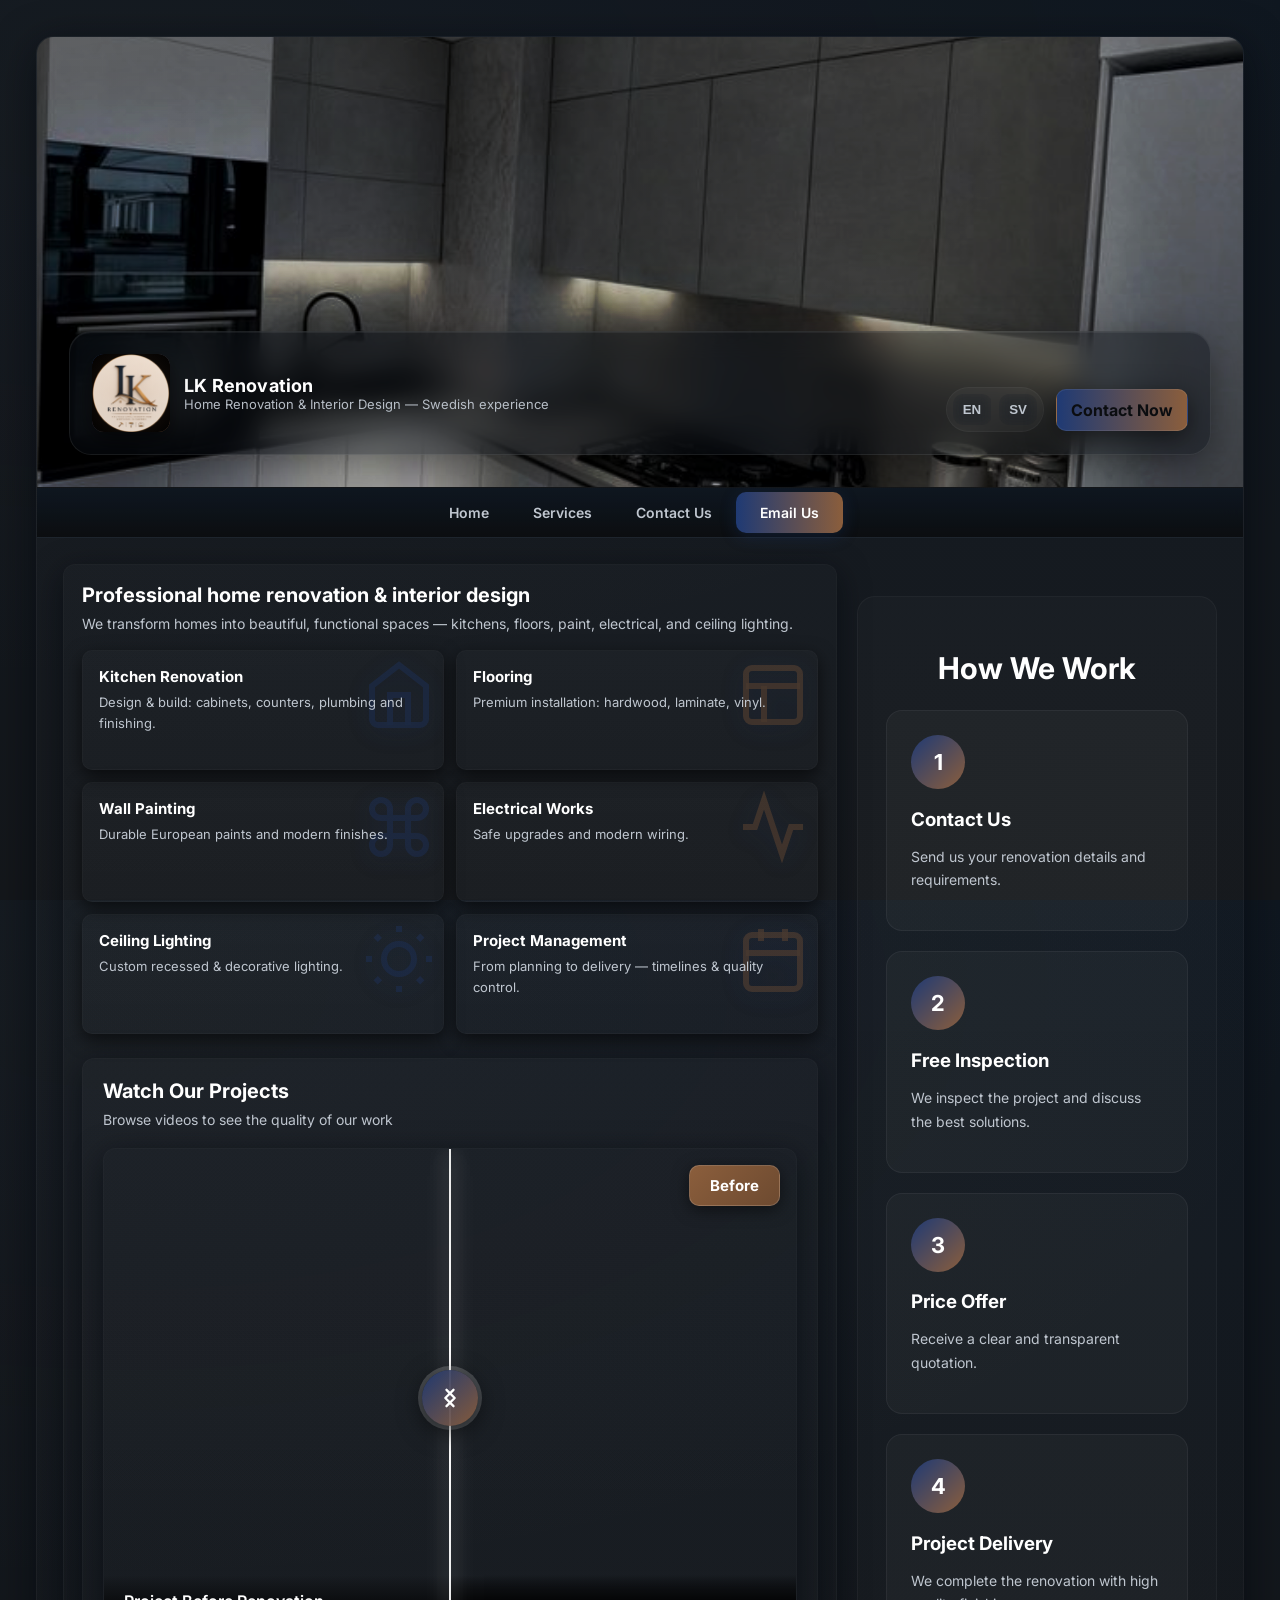
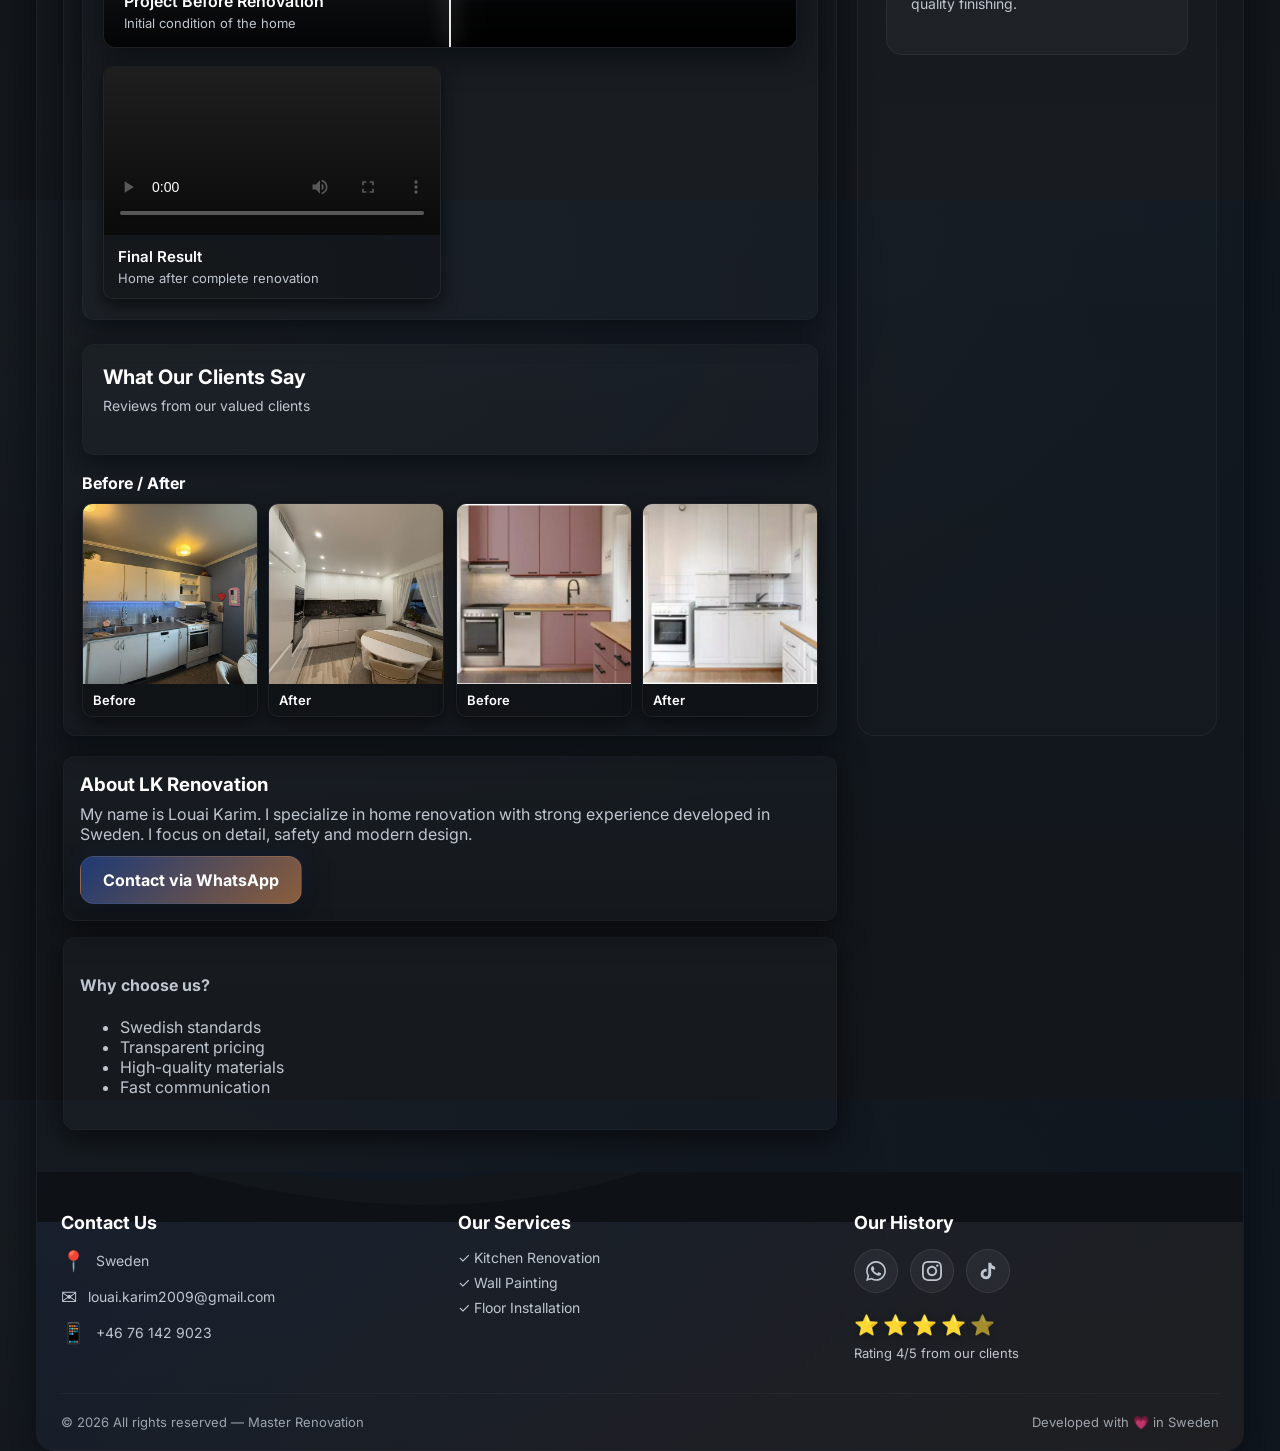
==== commit 26d0c472: "commit" ====
--- a/index.html
+++ b/index.html
@@ -98,18 +98,8 @@
 
       <div class="header-inner" role="banner">
         <div class="brand" aria-label="LK Brand">
-          <div class="logo" aria-hidden="true">
-            <!-- refined SVG logo -->
-            <svg width="64" height="64" viewBox="0 0 64 64" xmlns="http://www.w3.org/2000/svg" role="img" aria-hidden="true">
-              <defs>
-                <linearGradient id="lg" x1="0" x2="1" y1="0" y2="1">
-                  <stop offset="0" stop-color="#193264"/>
-                  <stop offset="1" stop-color="#8b5e3c"/>
-                </linearGradient>
-              </defs>
-              <rect rx="12" width="64" height="64" fill="url(#lg)"/>
-              <text x="50%" y="57%" text-anchor="middle" font-size="26" font-weight="700" font-family="Inter, Arial" fill="#fff">LK</text>
-            </svg>
+          <div class="logo">
+            <img src="assets/images/projects/logo.png" alt="LK Renovation Logo">
           </div>
 
           <div>
--- a/assets/css/styles.css
+++ b/assets/css/styles.css
@@ -1710,9 +1710,22 @@
   }
   
   .logo {
-    width: 52px;
-    height: 52px;
-    flex: 0 0 52px;
+    width: 78px;
+    height: 78px;
+    border-radius: 16px;
+    overflow: hidden;
+    background: #fff;
+    display: flex;
+    align-items: center;
+    justify-content: center;
+    box-shadow: 0 8px 24px rgba(0,0,0,0.5);
+  }
+
+  .logo img{
+    width:100%;
+    height:100%;
+    object-fit:cover;
+    border-radius:12px;
   }
   
   .logo svg {
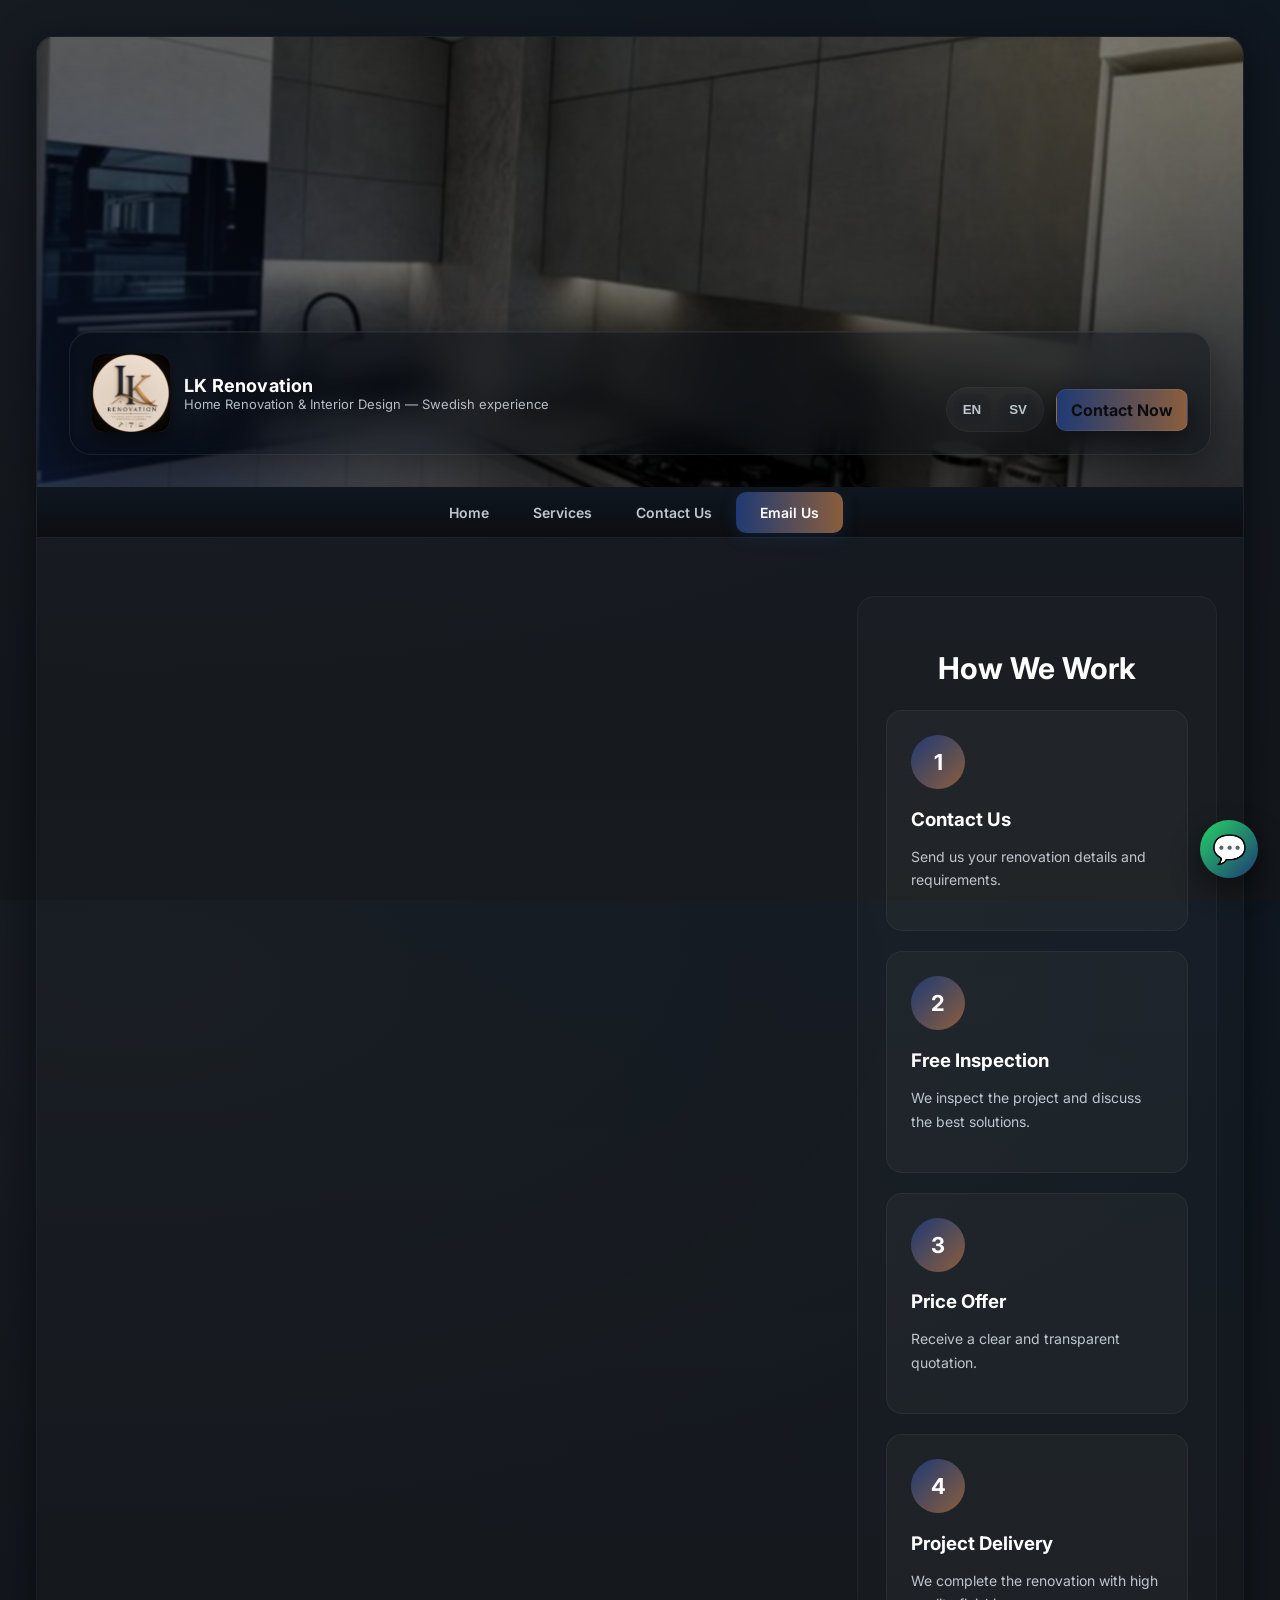
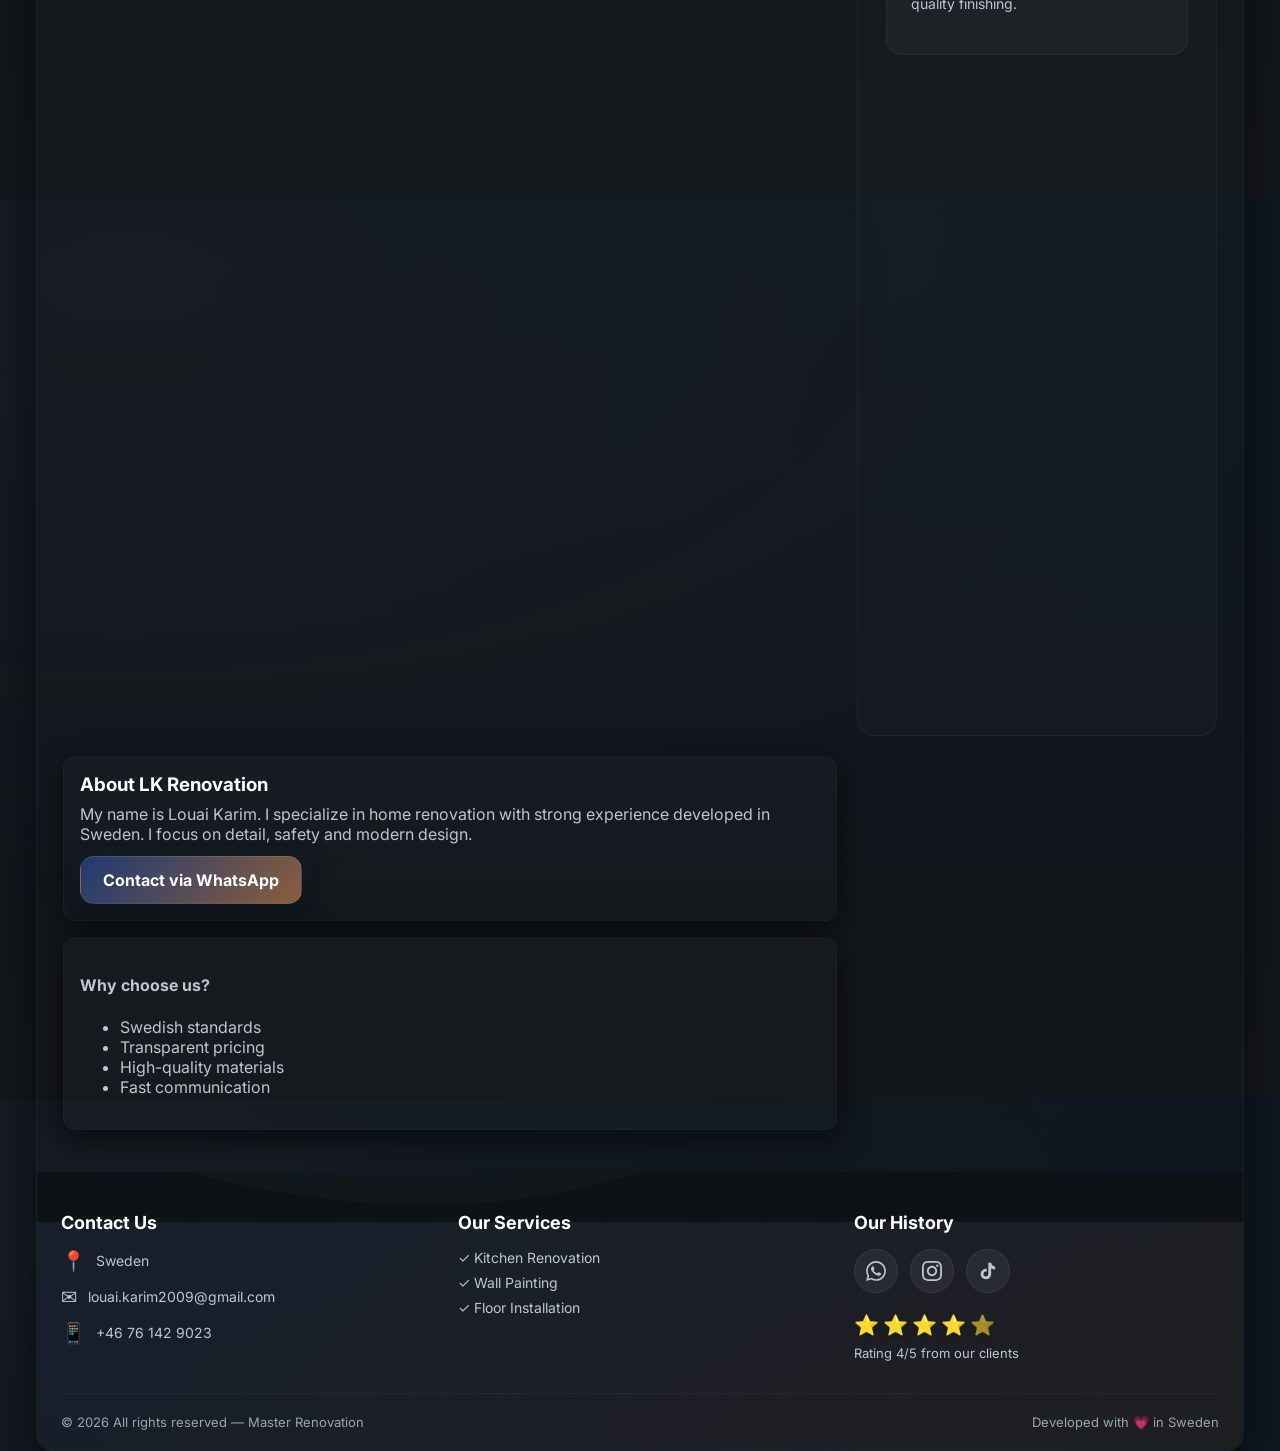
==== commit 2613bd70: "commit" ====
--- a/index.html
+++ b/index.html
@@ -151,12 +151,12 @@
           <h2 id="heroTitle">Professional Renovation Services in Sweden<br>Kitchen • Flooring • Painting • Lighting</h2>
           <p id="heroText">We transform homes into beautiful, functional spaces — kitchens, floors, paint, electrical, and ceiling lighting.</p>
 
-          <div class="services" id="servicesList">
+          <div class="services reveal" id="servicesList">
             <!-- injected by JS -->
           </div>
 
           <!-- Video Showcase Section -->
-          <div class="video-showcase" id="videoShowcase">
+          <div class="video-showcase reveal" id="videoShowcase">
             <h3 id="videoShowcaseTitle">Watch Our Projects</h3>
             <p id="videoShowcaseDesc">Browse videos to see the quality of our work</p>
             
@@ -215,7 +215,7 @@
           </div>
 
           <!-- Testimonials Section -->
-          <div class="testimonials-section" id="testimonials">
+          <div class="testimonials-section reveal" id="testimonials">
             <h3 id="testimonialsTitle">What Our Clients Say</h3>
             <p id="testimonialsDesc">Reviews from our valued clients</p>
             
@@ -224,7 +224,7 @@
             </div>
           </div>
 
-          <div class="gallery" id="gallery">
+          <div class="gallery reveal" id="gallery">
             <h3 class="ba-title" id="galleryTitle">Ennen / Jälkeen</h3>
             <div class="ba-grid">
               <div class="ba-pair">
@@ -279,14 +279,14 @@
       </section>
 
       <aside>
-        <div class="card">
+        <div class="card reveal">
           <h3 id="aboutTitle">About LK Renovation</h3>
           <p id="aboutText">My name is Louai Karim. I specialize in home renovation with strong experience developed in Sweden — I focus on detail and quality.</p>
           <div style="height:12px"></div>
           <a href="#" class="btn-primary" id="contactBtnSidebar" target="_blank" rel="noopener noreferrer">Contact via WhatsApp</a>
         </div>
 
-        <div class="card">
+        <div class="card reveal">
           <h4 id="whyTitle">Why choose us?</h4>
           <ul id="whyList" style="margin-top:8px; color:var(--muted);"></ul>
         </div>
@@ -402,5 +402,12 @@
   <script src="assets/js/main.js"></script>
   <script src="assets/js/video-controller.js"></script>
   <script src="assets/js/comparison-slider.js"></script>
+<a href="https://wa.me/46761429023"
+   class="floating-whatsapp"
+   target="_blank"
+   rel="noopener noreferrer"
+   aria-label="WhatsApp">
+  💬
+</a>
 </body>
 </html>
--- a/assets/css/styles.css
+++ b/assets/css/styles.css
@@ -1,3 +1,55 @@
+/* Floating WhatsApp Button */
+.floating-whatsapp{
+  position:fixed;
+  right:22px;
+  bottom:22px;
+  width:58px;
+  height:58px;
+  border-radius:50%;
+  display:flex;
+  align-items:center;
+  justify-content:center;
+  text-decoration:none;
+  font-size:28px;
+  color:#fff;
+  background:linear-gradient(135deg,#25D366,var(--accent-navy));
+  box-shadow:0 12px 30px rgba(0,0,0,.45);
+  z-index:9999;
+  animation:whatsappPulse 2.2s ease-in-out infinite;
+}
+
+.floating-whatsapp:hover{
+  transform:translateY(-4px) scale(1.05);
+}
+
+@keyframes whatsappPulse{
+  0%,100%{
+    box-shadow:0 12px 30px rgba(0,0,0,.45);
+  }
+  50%{
+    box-shadow:0 12px 36px rgba(37,211,102,.55);
+  }
+}
+
+@media (max-width:768px){
+  .floating-whatsapp{
+    bottom:86px;
+    right:16px;
+  }
+}
+/* Scroll Reveal Animation */
+.reveal{
+  opacity:0;
+  transform:translateY(40px);
+  transition:
+    opacity 0.9s ease,
+    transform 0.9s ease;
+}
+
+.reveal.active{
+  opacity:1;
+  transform:translateY(0);
+}
 /* ==========================
    Palette (dark-muted + warm)
    ========================== */
@@ -110,13 +162,26 @@
   content:"";
   position:absolute;
   inset:0;
+  z-index:1;
+
   background:
-    radial-gradient(800px 300px at 15% 25%, rgba(31,58,116,0.12), transparent),
-    linear-gradient(180deg, rgba(0,0,0,0.18), rgba(0,0,0,0.45));
-  pointer-events:none;
-  mix-blend-mode:overlay;
-  z-index:1;
-  animation: slowShift 18s ease-in-out infinite;
+    radial-gradient(circle at top right,
+      rgba(255,215,120,0.18),
+      transparent 30%),
+
+    radial-gradient(circle at bottom left,
+      rgba(31,58,116,0.35),
+      transparent 40%),
+
+    linear-gradient(
+      180deg,
+      rgba(0,0,0,0.25),
+      rgba(0,0,0,0.65)
+    );
+
+  backdrop-filter: blur(1px);
+
+  animation: luxuryGlow 12s ease-in-out infinite alternate;
 }
 @keyframes slowShift{
   0%{ transform:translateY(0) scale(1) }
@@ -2647,6 +2712,18 @@
 }
 
 @keyframes loaderMove{
+}
+
+@keyframes luxuryGlow{
+  0%{
+    opacity:0.9;
+    transform:scale(1);
+  }
+
+  100%{
+    opacity:1;
+    transform:scale(1.03);
+  }
   0%{
     transform:translateX(-120%);
   }
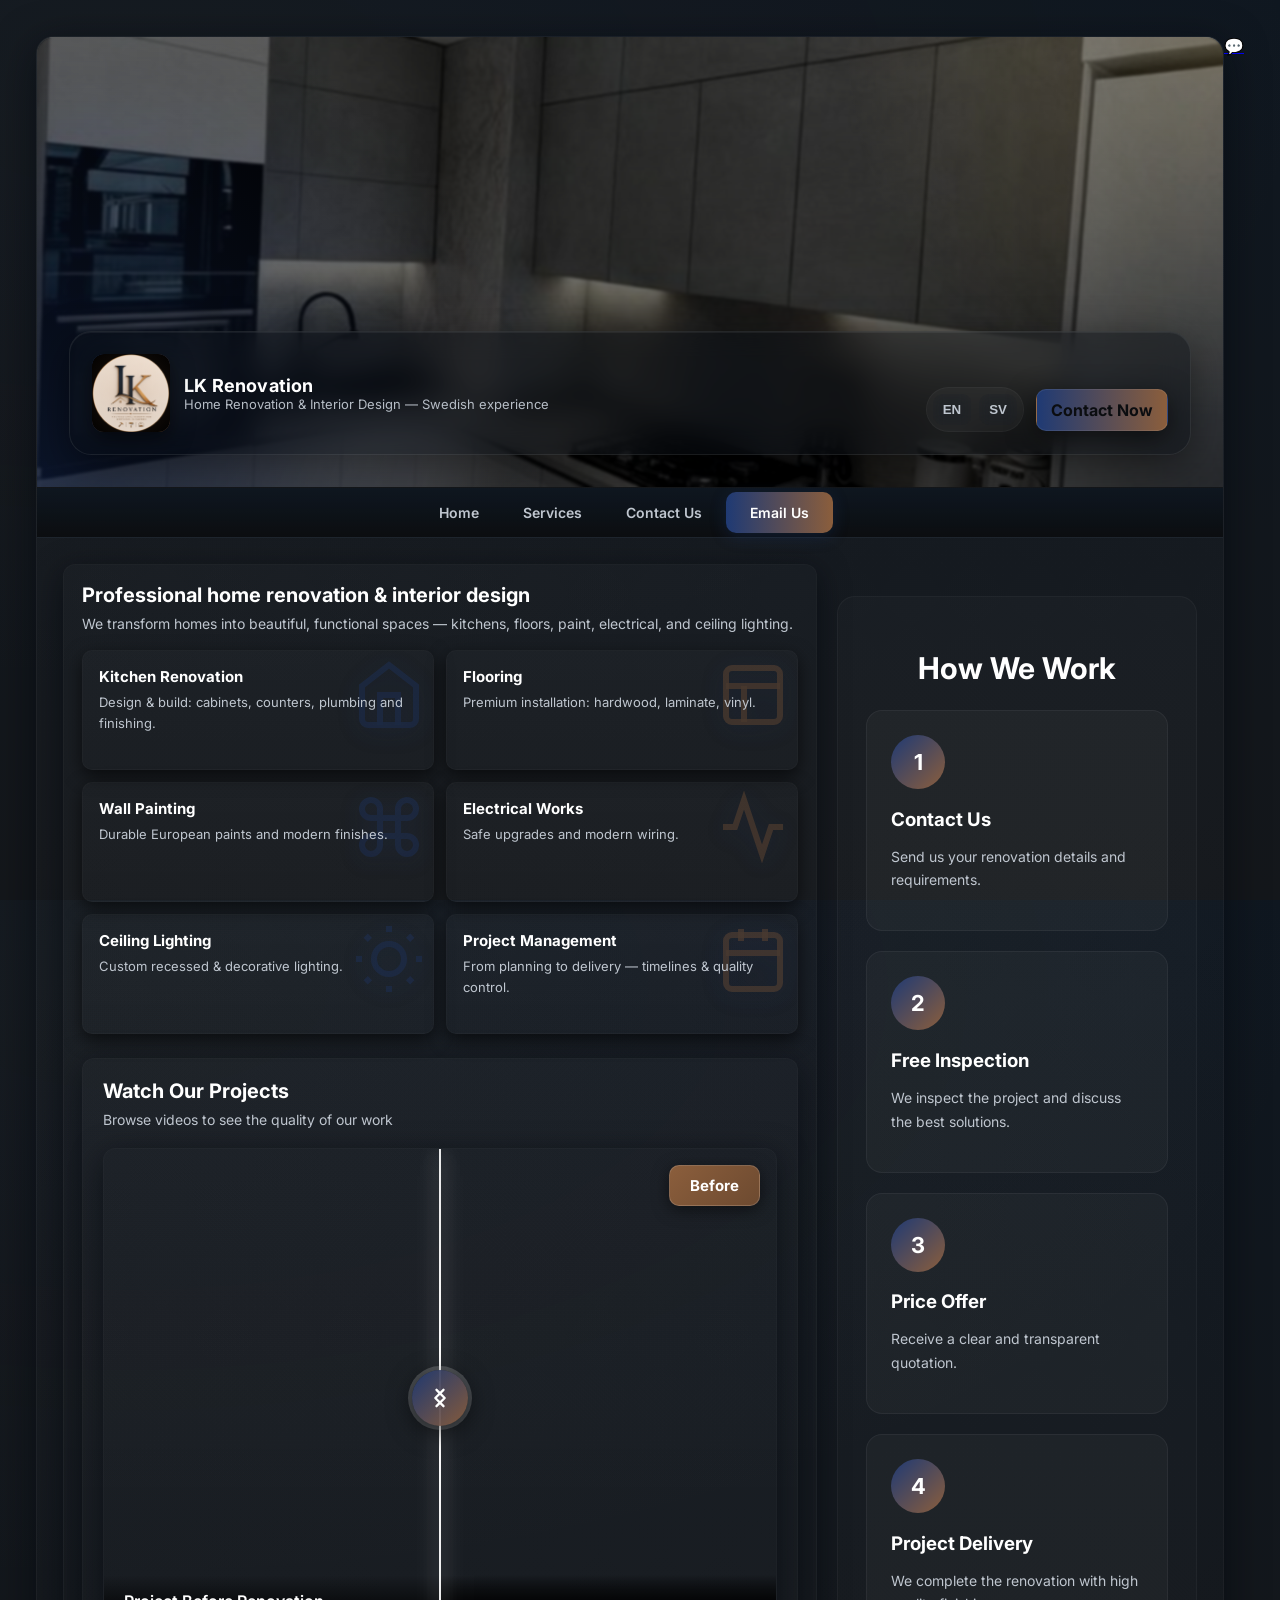
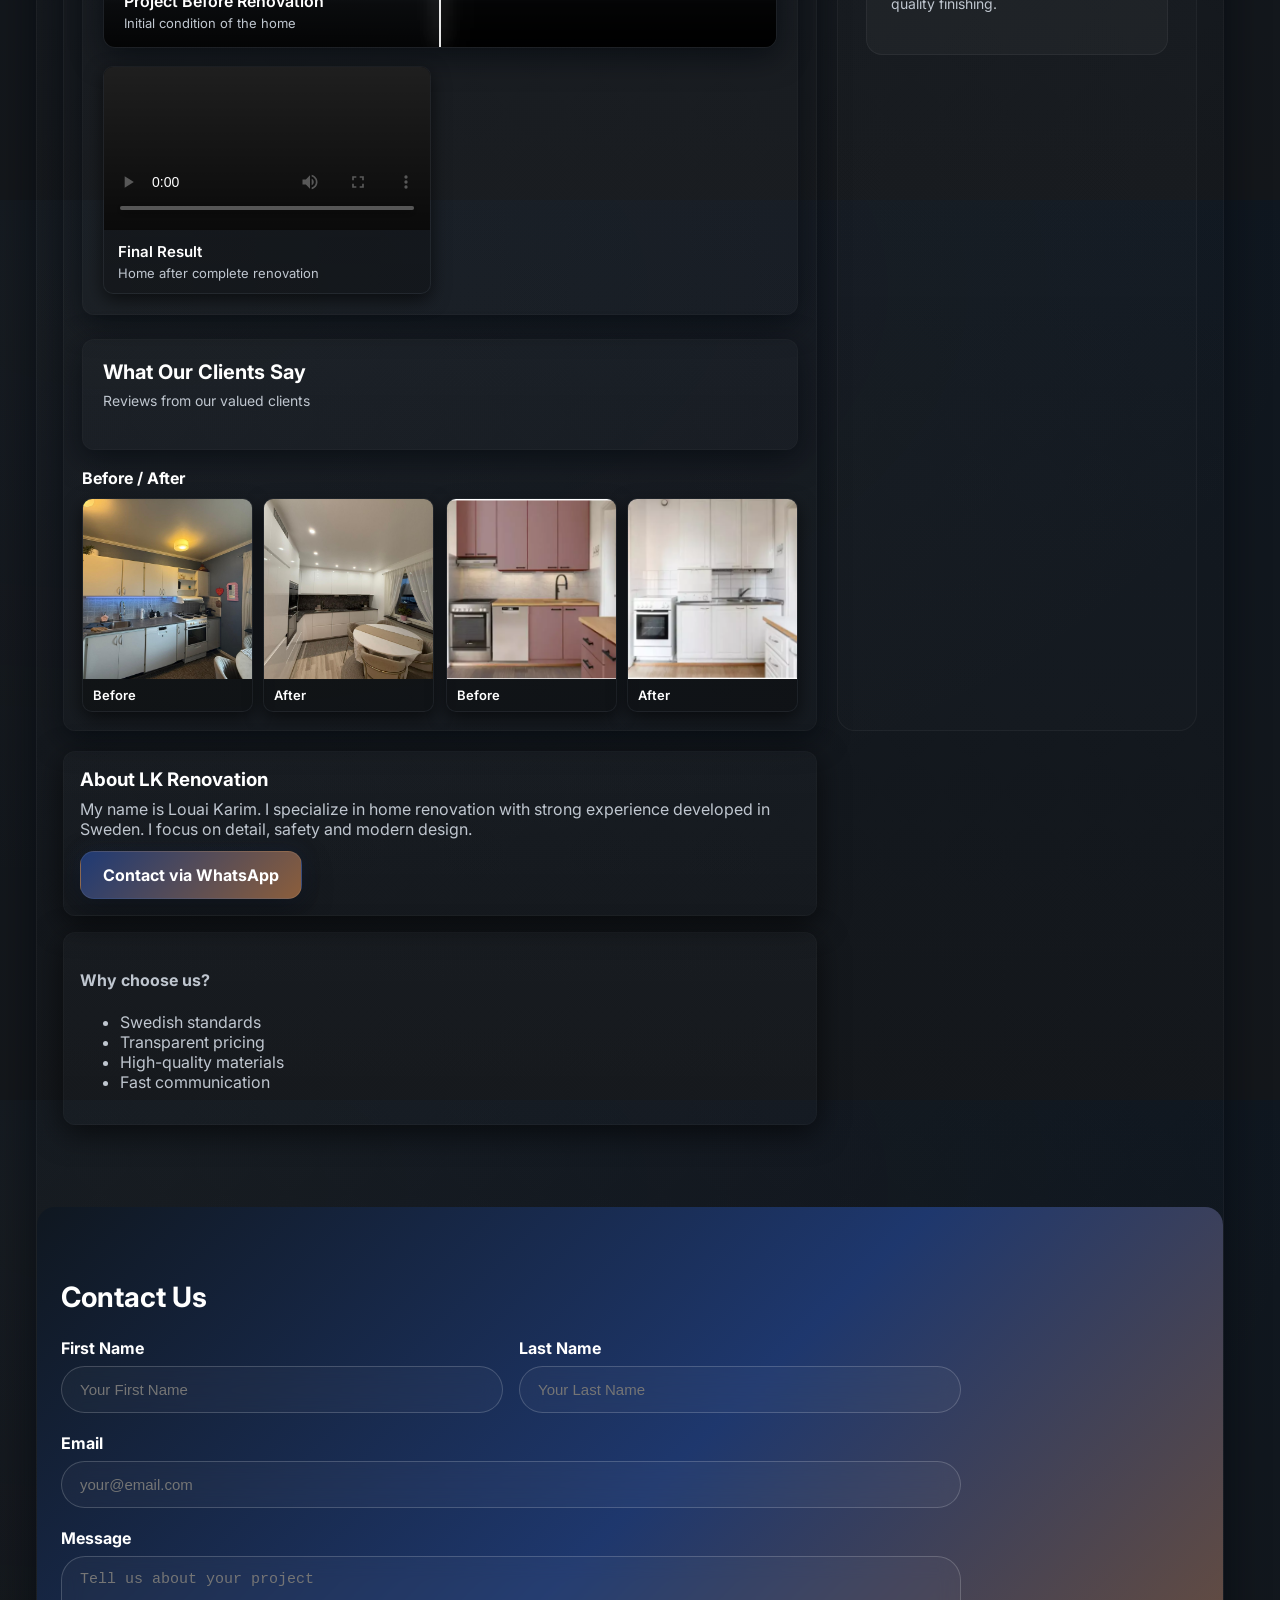
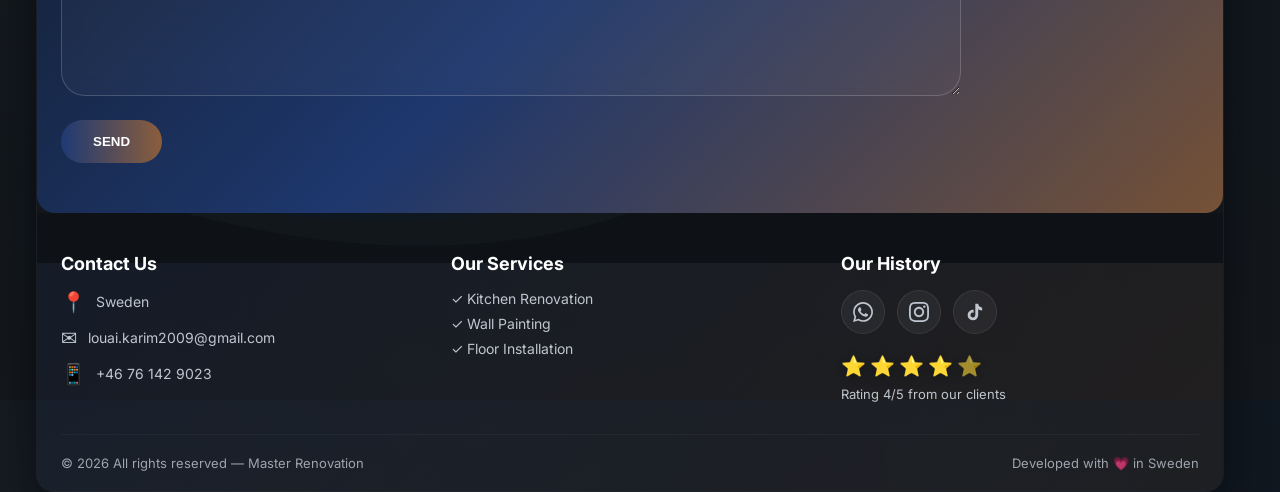
==== commit ad432f9a: "com" ====
--- a/index.html
+++ b/index.html
@@ -1,37 +1,16 @@
 <!doctype html>
 <html lang="en">
 <head>
-  <meta charset="utf-8" />
-  <meta name="viewport" content="width=device-width, initial-scale=1, maximum-scale=5, user-scalable=yes" />
-  <meta name="format-detection" content="telephone=no" />
-  <title>LK Renovation</title>
-  <meta name="description" content="Loai Karim - Renovation Expert in Sweden | Home renovation, interior design, kitchens, flooring, painting, electrical, lighting.">
-  
-  <!-- Favicon -->
-  <link rel="icon" type="image/svg+xml" href="favicon.svg">
-  <link rel="icon" type="image/x-icon" href="favicon.ico">
-  <link rel="apple-touch-icon" href="favicon.svg">
-  
-  <!-- SEO Meta Tags -->
-  <meta name="keywords" content="Loai Karim, renovation, interior design, sweden, LK Renovation, remonttipalvelut">
-  <meta name="author" content="Loai Karim">
-  <meta name="robots" content="index, follow">
-  <link rel="canonical" href="https://loaikarim.netlify.app">
-  
-  <!-- Open Graph / Facebook -->
+
+  <title>LK Renovation | Home Renovation & Interior Design Sweden</title>
+  <meta name="description" content="Professional home renovation and interior design services in Sweden. Kitchens, flooring, painting, electrical works and modern interiors by LK Renovation.">
+  <meta name="keywords" content="LK Renovation, renovation Sweden, interior design, kitchen renovation, flooring, painting, electrical works">
+  <meta name="author" content="LK Renovation">
+  <meta property="og:title" content="LK Renovation">
+  <meta property="og:description" content="Professional home renovation & interior design in Sweden.">
+  <meta property="og:image" content="images/logo.png">
   <meta property="og:type" content="website">
-  <meta property="og:url" content="https://loaikarim.netlify.app">
-  <meta property="og:title" content="LK Renovation">
-  <meta property="og:description" content="Renovation Expert in Sweden">
-  <!-- <meta property="og:locale" content="ar_SA"> -->
-  <meta property="og:locale:alternate" content="en_US">
-  <meta property="og:locale:alternate" content="sv_SE">
-  
-  <!-- Twitter -->
-  <meta name="twitter:card" content="summary_large_image">
-  <meta name="twitter:url" content="https://loaikarim.netlify.app">
-  <meta name="twitter:title" content="Loai Karim - LK Renovation">
-  <meta name="twitter:description" content="Professional renovation and interior design in Sweden">
+  <meta property="og:url" content="https://lkrenovering.netlify.app/">
 
   <!-- Modern fonts: Cairo (Arabic) + Inter (Latin) -->
   <link href="https://fonts.googleapis.com/css2?family=Inter:wght@300;500;700&display=swap" rel="stylesheet">
@@ -139,8 +118,20 @@
           </ul>
         </li>
         
-        <li><a href="#testimonials" class="nav-link" id="navTestimonials">Contact Us</a></li>
-        <li><a href="#contact" class="nav-link btn-nav-contact" id="navContact">Email Us</a></li>
+        <li>
+          <a href="https://wa.me/46761429023"
+             target="_blank"
+             rel="noopener noreferrer"
+             class="nav-link">
+             Contact Us
+          </a>
+        </li>
+        <li>
+          <a href="mailto:louai.karim2009@gmail.com?subject=Renovation%20Request&body=Hello%20LK%20Renovation,"
+             class="nav-link btn-nav-contact">
+             Email Us
+          </a>
+        </li>
       </ul>
     </nav>
 
@@ -293,6 +284,69 @@
       </aside>
     </main>
 
+    <section class="contact-form-section">
+
+      <h2>Contact Us</h2>
+
+      <form class="contact-form"
+        action="https://formspree.io/f/mqenrlbe"
+        method="POST">
+
+         <input type="hidden"
+           name="_redirect"
+           value="https://lkrenovering.netlify.app/#contact">
+
+        <div class="form-row">
+
+          <div class="form-group">
+            <label>First Name</label>
+
+            <input
+              type="text"
+              name="first_name"
+              placeholder="Your First Name"
+              required>
+          </div>
+
+          <div class="form-group">
+            <label>Last Name</label>
+
+            <input
+              type="text"
+              name="last_name"
+              placeholder="Your Last Name"
+              required>
+          </div>
+
+        </div>
+
+        <div class="form-group">
+          <label>Email</label>
+
+          <input
+            type="email"
+            name="email"
+            placeholder="your@email.com"
+            required>
+        </div>
+
+        <div class="form-group">
+          <label>Message</label>
+
+          <textarea
+            name="message"
+            placeholder="Tell us about your project"
+            required></textarea>
+        </div>
+
+        <button type="submit">
+          SEND
+        </button>
+
+      </form>
+
+    </section>
+
     <footer>
       <div class="footer-content">
         <div class="footer-section">
--- a/assets/css/styles.css
+++ b/assets/css/styles.css
@@ -1,21 +1,97 @@
+/* Contact Form Section Styles */
+.contact-form-section{
+  margin-top:40px;
+  padding:50px 24px;
+        background:
+          linear-gradient(
+            135deg,
+            rgba(15,23,32,0.96),
+            rgba(31,58,116,0.92),
+            rgba(139,94,60,0.82)
+          );
+  border-radius:18px;
+}
+
+.contact-form-section h2{
+  color:#fff;
+  margin-bottom:24px;
+  font-size:28px;
+}
+
+.contact-form{
+  max-width:900px;
+}
+
+.form-row{
+  display:grid;
+  grid-template-columns:1fr 1fr;
+  gap:16px;
+}
+
+.form-group{
+  margin-bottom:20px;
+}
+
+.form-group label{
+  display:block;
+  color:#fff;
+  margin-bottom:8px;
+  font-weight:700;
+}
+
+.form-group input,
+.form-group textarea{
+  width:100%;
+  background:rgba(255,255,255,0.03);
+  border:1px solid rgba(255,255,255,0.18);
+  backdrop-filter:blur(10px);
+  border-radius:24px;
+  padding:14px 18px;
+  color:#fff;
+  font-size:15px;
+  outline:none;
+}
+
+.form-group textarea{
+  min-height:140px;
+  resize:vertical;
+}
+
+.contact-form button{
+  background:#2fa463;
+  color:#fff;
+  border:none;
+        padding:14px 32px;
+        background:
+          linear-gradient(
+            90deg,
+            var(--accent-navy),
+            var(--accent-warm)
+          );
+  border-radius:999px;
+  font-weight:700;
+  cursor:pointer;
+}
+
+.contact-form button:hover{
+  transform:translateY(-2px);
+}
+
+@media(max-width:640px){
+
+  .form-row{
+    grid-template-columns:1fr;
+  }
+
+}
 /* Floating WhatsApp Button */
 .floating-whatsapp{
-  position:fixed;
-  right:22px;
-  bottom:22px;
+.whatsapp-float{
+  bottom:20px;
+  right:18px;
   width:58px;
   height:58px;
-  border-radius:50%;
-  display:flex;
-  align-items:center;
-  justify-content:center;
-  text-decoration:none;
-  font-size:28px;
-  color:#fff;
-  background:linear-gradient(135deg,#25D366,var(--accent-navy));
-  box-shadow:0 12px 30px rgba(0,0,0,.45);
-  z-index:9999;
-  animation:whatsappPulse 2.2s ease-in-out infinite;
+  z-index:999;
 }
 
 .floating-whatsapp:hover{
@@ -32,18 +108,16 @@
 }
 
 @media (max-width:768px){
-  .floating-whatsapp{
+  .whatsapp-float{
     bottom:86px;
     right:16px;
   }
 }
+}
 /* Scroll Reveal Animation */
 .reveal{
-  opacity:0;
-  transform:translateY(40px);
-  transition:
-    opacity 0.9s ease,
-    transform 0.9s ease;
+  opacity:1;
+  transform:none;
 }
 
 .reveal.active{
@@ -607,6 +681,8 @@
 .service-card{
   background: linear-gradient(180deg, rgba(255,255,255,0.02), rgba(255,255,255,0.01));
   padding:16px;
+  border-radius:14px;
+  .hero h2{ margin:0 0 8px 0; color:#fff; font-size:22px; font-weight:700; line-height:1.4; }
   border-radius:10px;
   border:1px solid rgba(255,255,255,0.02);
   box-shadow: 0 6px 18px rgba(0,0,0,0.6);
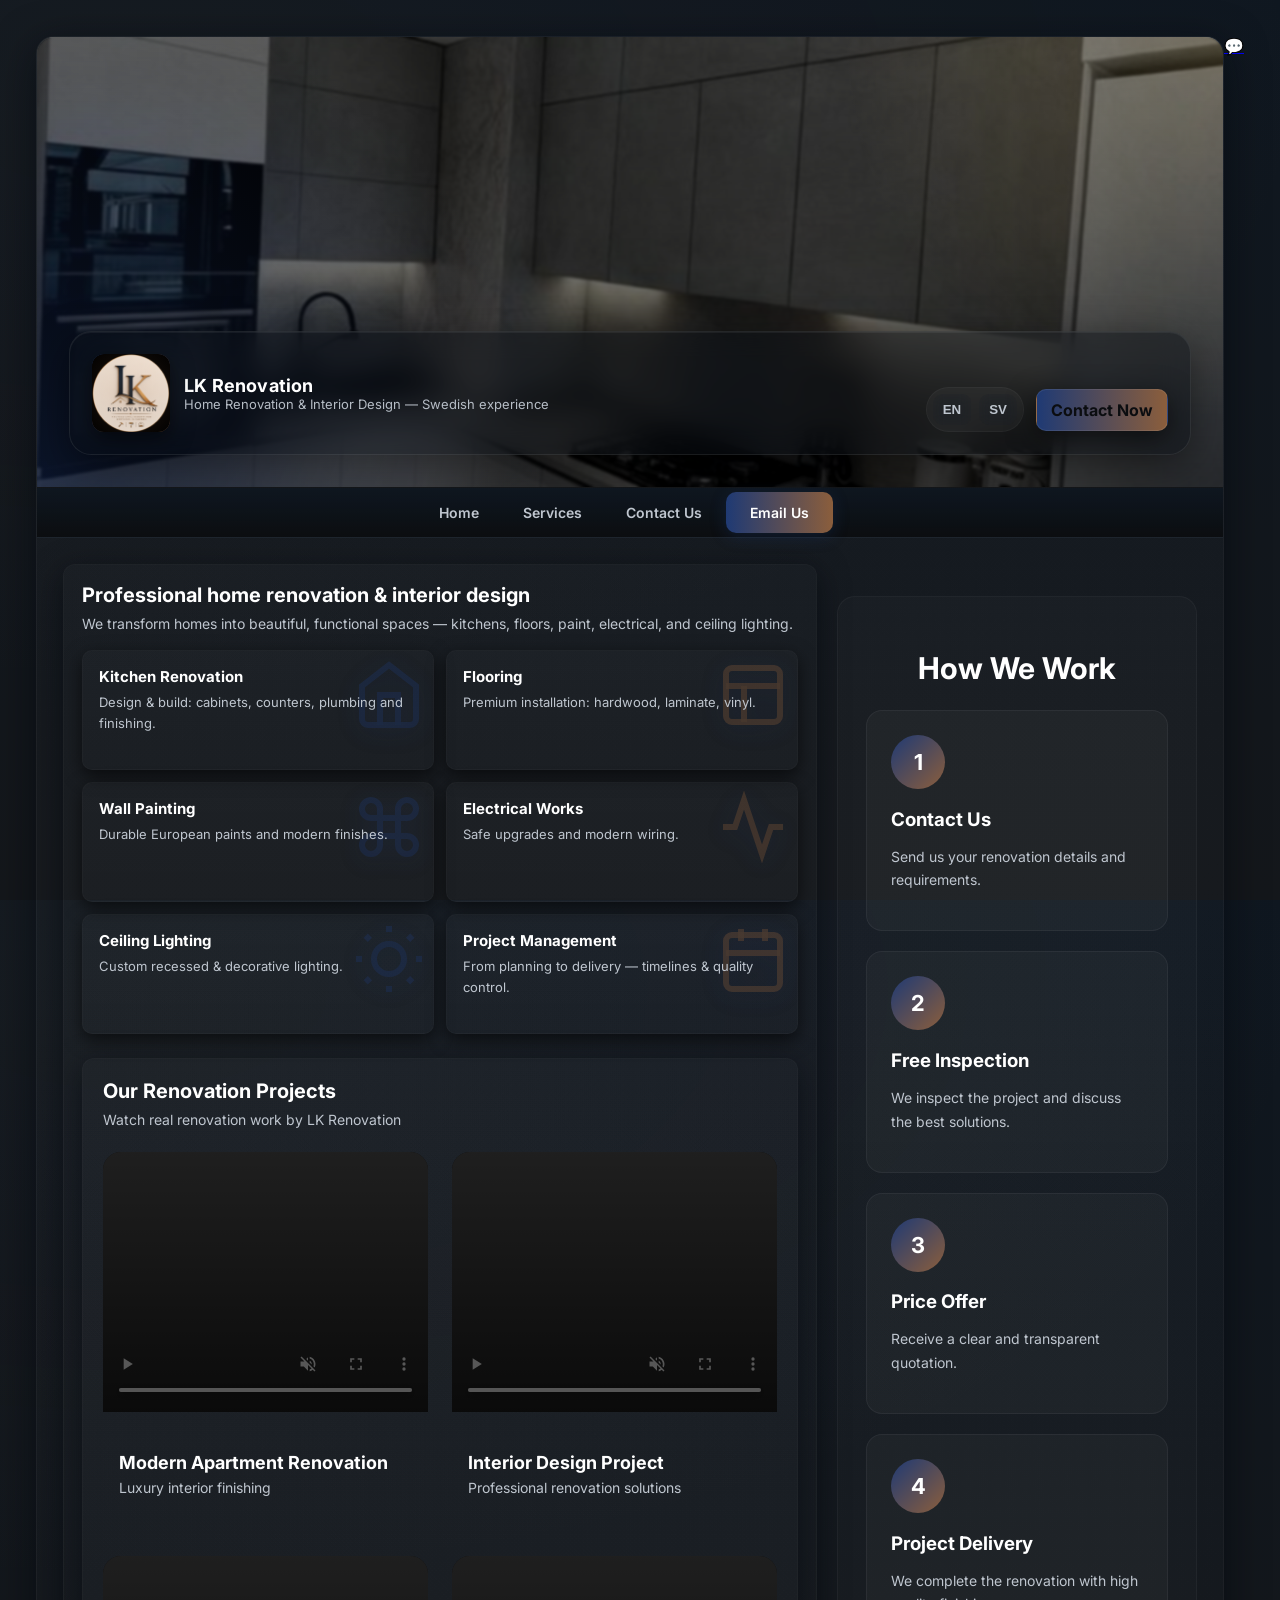
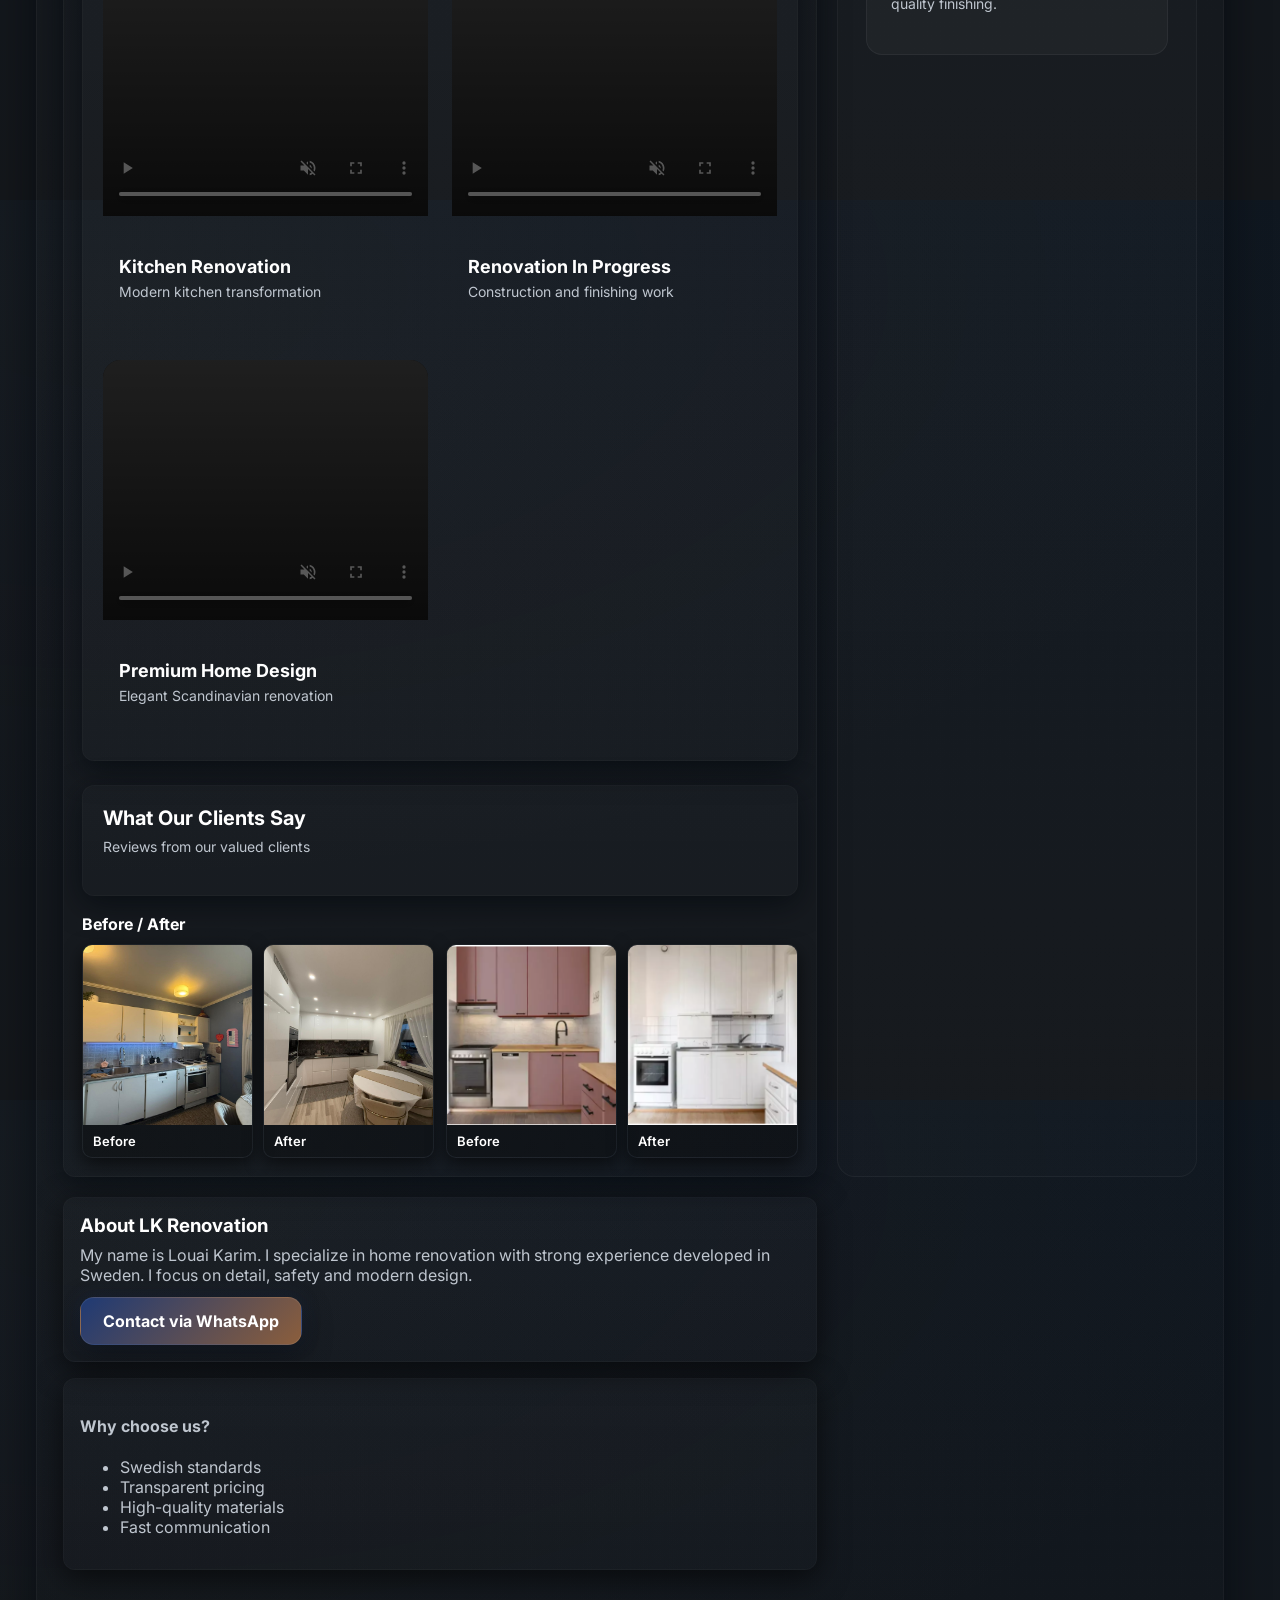
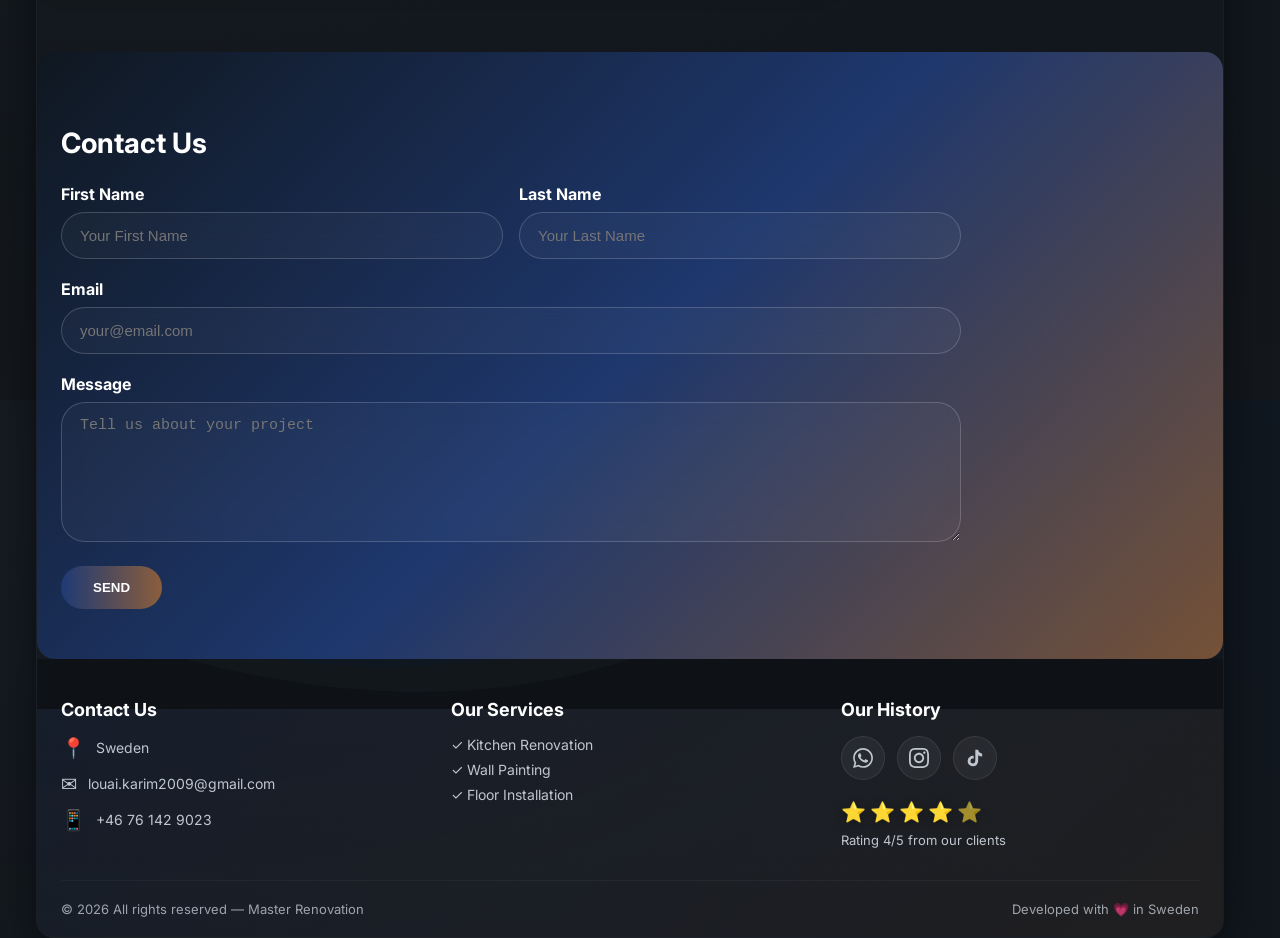
==== commit 14504a54: "päivtä" ====
--- a/index.html
+++ b/index.html
@@ -147,63 +147,89 @@
           </div>
 
           <!-- Video Showcase Section -->
-          <div class="video-showcase reveal" id="videoShowcase">
-            <h3 id="videoShowcaseTitle">Watch Our Projects</h3>
-            <p id="videoShowcaseDesc">Browse videos to see the quality of our work</p>
-            
-            <div class="video-grid">
-              <!-- Video Comparison: Before/After with Slider -->
-              <div class="video-comparison-container">
-                <div class="video-comparison-slider" id="videoComparisonSlider">
-                  <div class="comparison-item before-item">
-                    <span class="ba-badge before">Before</span>
-                    <video class="comparison-video" id="beforeVideo" muted loop>
-                      <source src="assets/videos/työnalla.mp4" type="video/mp4">
-                      Your browser does not support the video tag.
-                    </video>
-                    <div class="video-caption-overlay">
-                      <h4 id="video1Title">Project Before Renovation</h4>
-                      <p id="video1Desc">Initial condition of the home</p>
-                    </div>
-                  </div>
-                  
-                  <div class="comparison-item after-item" id="afterContainer">
-                    <span class="ba-badge after">After</span>
-                    <video class="comparison-video" id="afterVideo" muted loop>
-                      <source src="assets/videos/jälkeen1.mp4" type="video/mp4">
-                      Your browser does not support the video tag.
-                    </video>
-                    <div class="video-caption-overlay">
-                      <h4 id="video2Title">Project During Work</h4>
-                      <p id="video2Desc">Stages of implementation and renovation</p>
-                    </div>
-                  </div>
-                  
-                  <div class="comparison-slider-handle" id="sliderHandle">
-                    <div class="slider-line"></div>
-                    <div class="slider-button">
-                      <svg width="24" height="24" viewBox="0 0 24 24" fill="none" xmlns="http://www.w3.org/2000/svg">
-                        <path d="M15 19l-7-7 7-7" stroke="currentColor" stroke-width="2" stroke-linecap="round" stroke-linejoin="round"/>
-                        <path d="M9 19l7-7-7-7" stroke="currentColor" stroke-width="2" stroke-linecap="round" stroke-linejoin="round"/>
-                      </svg>
-                    </div>
-                  </div>
-                </div>
-              </div>
-
-              <!-- Single Video -->
-              <div class="video-item">
-                <video class="project-video" controls preload="metadata">
-                  <source src="assets/videos/uusi.mp4" type="video/mp4">
-                  متصفحك لا يدعم عرض الفيديو
-                </video>
-                <div class="video-caption">
-                  <h4 id="video3Title">Final Result</h4>
-                  <p id="video3Desc">Home after complete renovation</p>
-                </div>
-              </div>
-            </div>
-          </div>
+<section class="video-showcase">
+
+  <h3>Our Renovation Projects</h3>
+
+  <p>
+    Watch real renovation work by LK Renovation
+  </p>
+
+  <div class="video-grid">
+
+    <!-- VIDEO -->
+    <div class="video-item glass">
+
+      <video class="project-video" controls muted playsinline>
+        <source src="assets/videos/jälkeen1.mp4" type="video/mp4">
+      </video>
+
+      <div class="video-caption">
+        <h4>Modern Apartment Renovation</h4>
+        <p>Luxury interior finishing</p>
+      </div>
+
+    </div>
+
+    <!-- VIDEO -->
+    <div class="video-item glass">
+
+      <video class="project-video" controls muted playsinline>
+        <source src="assets/videos/loaik.mp4" type="video/mp4">
+      </video>
+
+      <div class="video-caption">
+        <h4>Interior Design Project</h4>
+        <p>Professional renovation solutions</p>
+      </div>
+
+    </div>
+
+    <!-- VIDEO -->
+    <div class="video-item glass">
+
+      <video class="project-video" controls muted playsinline>
+        <source src="assets/videos/loaikarim.mp4" type="video/mp4">
+      </video>
+
+      <div class="video-caption">
+        <h4>Kitchen Renovation</h4>
+        <p>Modern kitchen transformation</p>
+      </div>
+
+    </div>
+
+    <!-- VIDEO -->
+    <div class="video-item glass">
+
+      <video class="project-video" controls muted playsinline>
+        <source src="assets/videos/työnalla.mp4" type="video/mp4">
+      </video>
+
+      <div class="video-caption">
+        <h4>Renovation In Progress</h4>
+        <p>Construction and finishing work</p>
+      </div>
+
+    </div>
+
+    <!-- VIDEO -->
+    <div class="video-item glass">
+
+      <video class="project-video" controls muted playsinline>
+        <source src="assets/videos/uusi.mp4" type="video/mp4">
+      </video>
+
+      <div class="video-caption">
+        <h4>Premium Home Design</h4>
+        <p>Elegant Scandinavian renovation</p>
+      </div>
+
+    </div>
+
+  </div>
+
+</section>
 
           <!-- Testimonials Section -->
           <div class="testimonials-section reveal" id="testimonials">
--- a/assets/css/styles.css
+++ b/assets/css/styles.css
@@ -1119,53 +1119,57 @@
   font-size: 14px;
 }
 
-.video-grid {
-  display: grid;
-  grid-template-columns: repeat(auto-fit, minmax(280px, 1fr));
-  gap: 18px;
-  margin-top: 16px;
-}
-
-.video-item {
-  background: linear-gradient(180deg, rgba(255,255,255,0.02), rgba(255,255,255,0.01));
-  border-radius: 10px;
-  overflow: hidden;
-  border: 1px solid rgba(255,255,255,0.02);
-  box-shadow: 0 6px 18px rgba(0,0,0,0.6);
-  transition: transform 0.3s ease, box-shadow 0.3s ease;
-}
-
-.video-item:hover {
-  transform: translateY(-4px);
-  box-shadow: 0 12px 30px rgba(31,58,116,0.4);
-  border-color: rgba(139,94,60,0.3);
-}
-
-.project-video {
-  width: 100%;
-  height: auto;
-  display: block;
-  background: #000;
-  max-height: 280px;
-  object-fit: cover;
-}
-
-.video-caption {
-  padding: 12px 14px;
-  background: rgba(0,0,0,0.3);
-}
-
-.video-caption h4 {
-  margin: 0 0 4px 0;
-  color: #fff;
-  font-size: 15px;
-  font-weight: 600;
-}
-
-.video-caption p {
-  margin: 0;
-  color: var(--muted);
-  font-size: 13px;
+
+.video-grid{
+  display:grid;
+  grid-template-columns:
+  repeat(auto-fit,minmax(320px,1fr));
+
+  gap:24px;
+
+  margin-top:24px;
+}
+
+.video-item{
+  overflow:hidden;
+
+  border-radius:18px;
+
+  transition:0.35s ease;
+}
+
+.video-item:hover{
+  transform:translateY(-6px) scale(1.01);
+}
+
+.project-video{
+  width:100%;
+
+  height:260px;
+
+  object-fit:cover;
+
+  background:#000;
+
+  display:block;
+}
+
+.video-caption{
+  padding:16px;
+}
+
+.video-caption h4{
+  color:#fff;
+
+  margin-bottom:6px;
+
+  font-size:18px;
+}
+
+.video-caption p{
+  color:var(--muted);
+
+  font-size:14px;
 }
 
 /* Responsive video grid */
